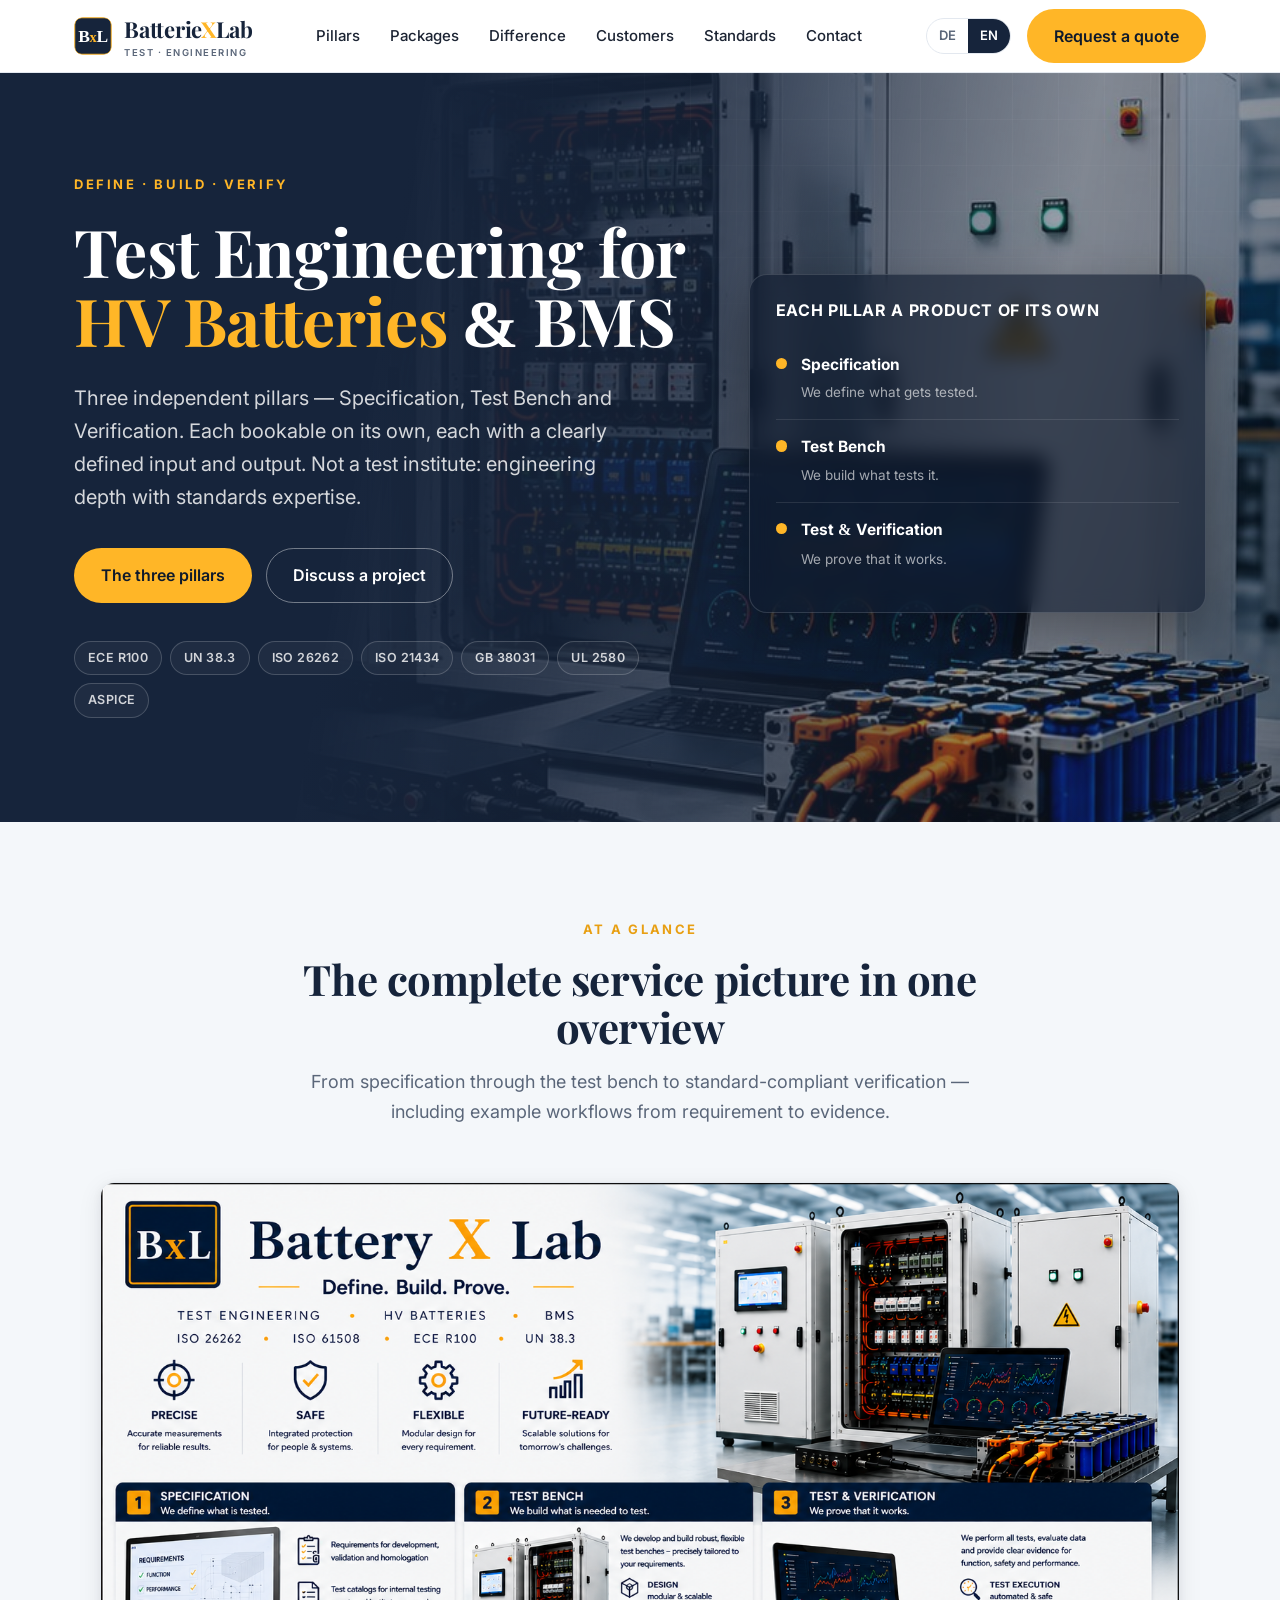
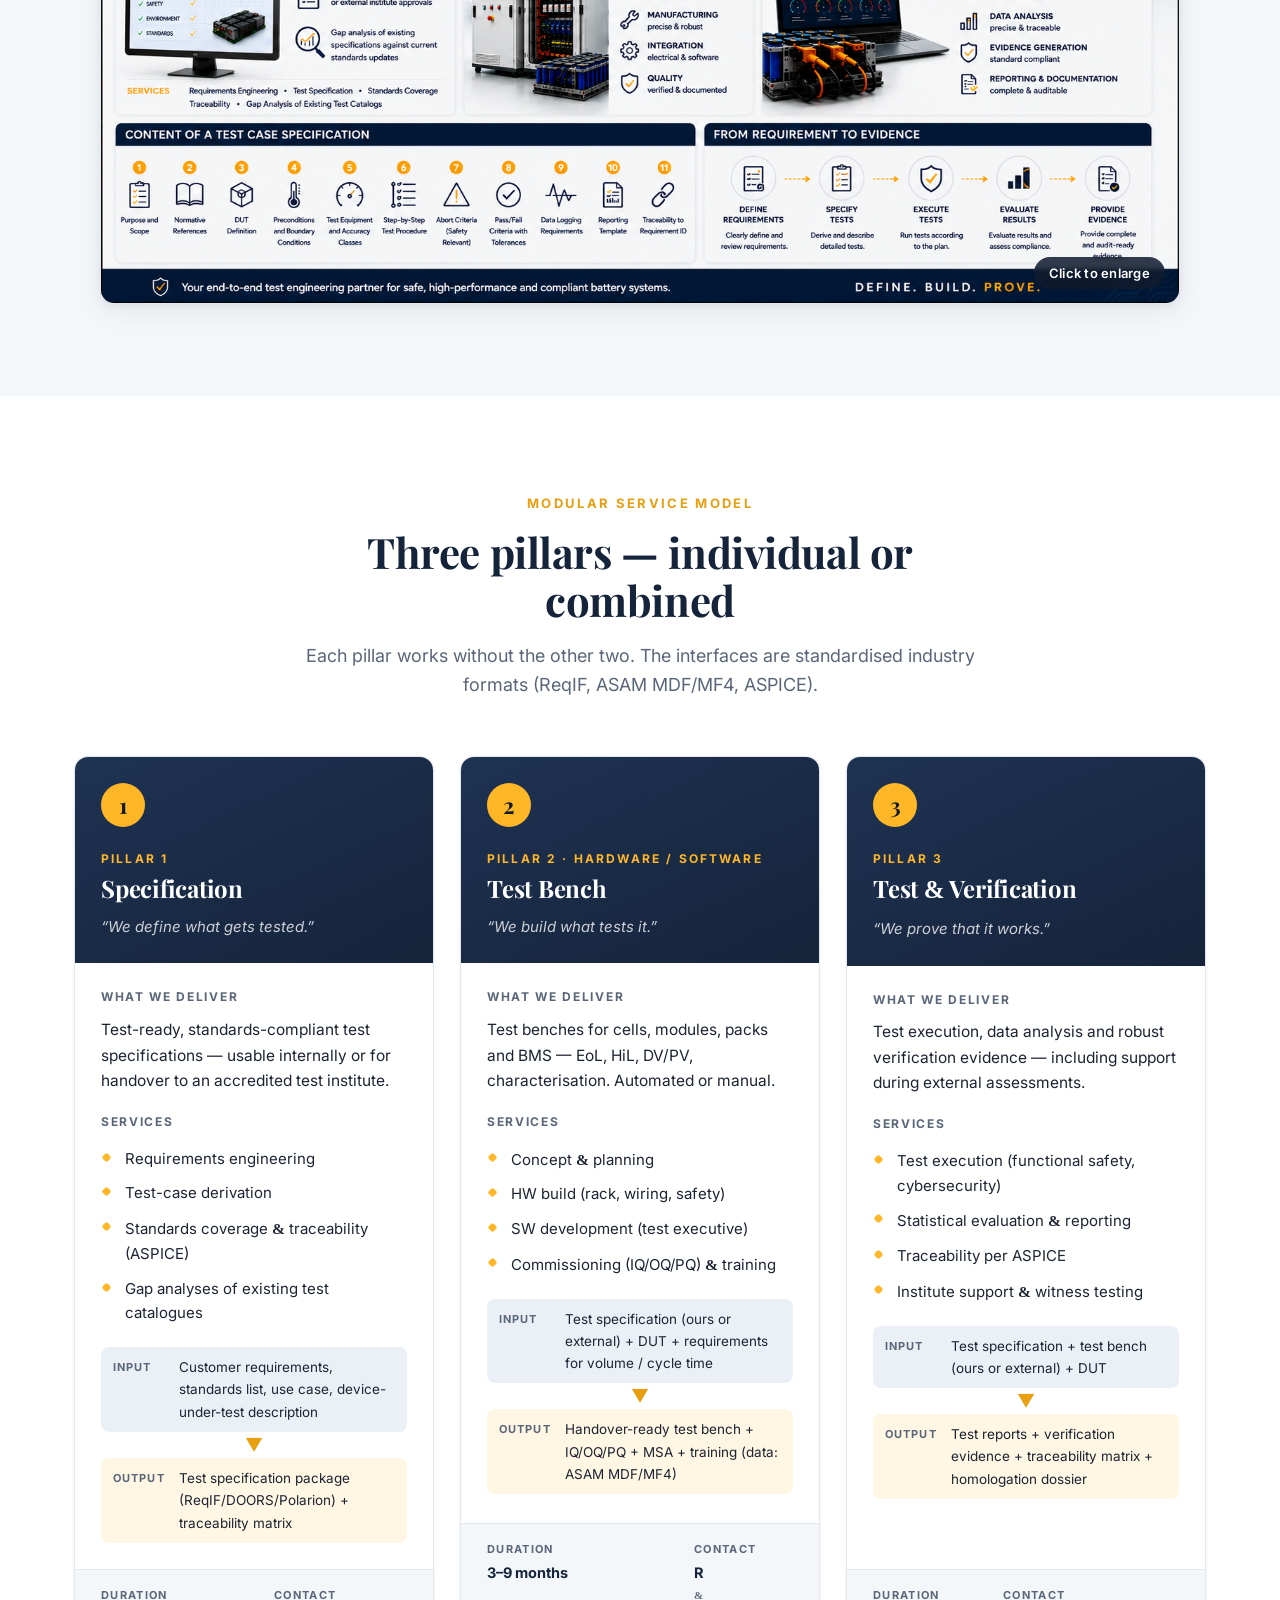
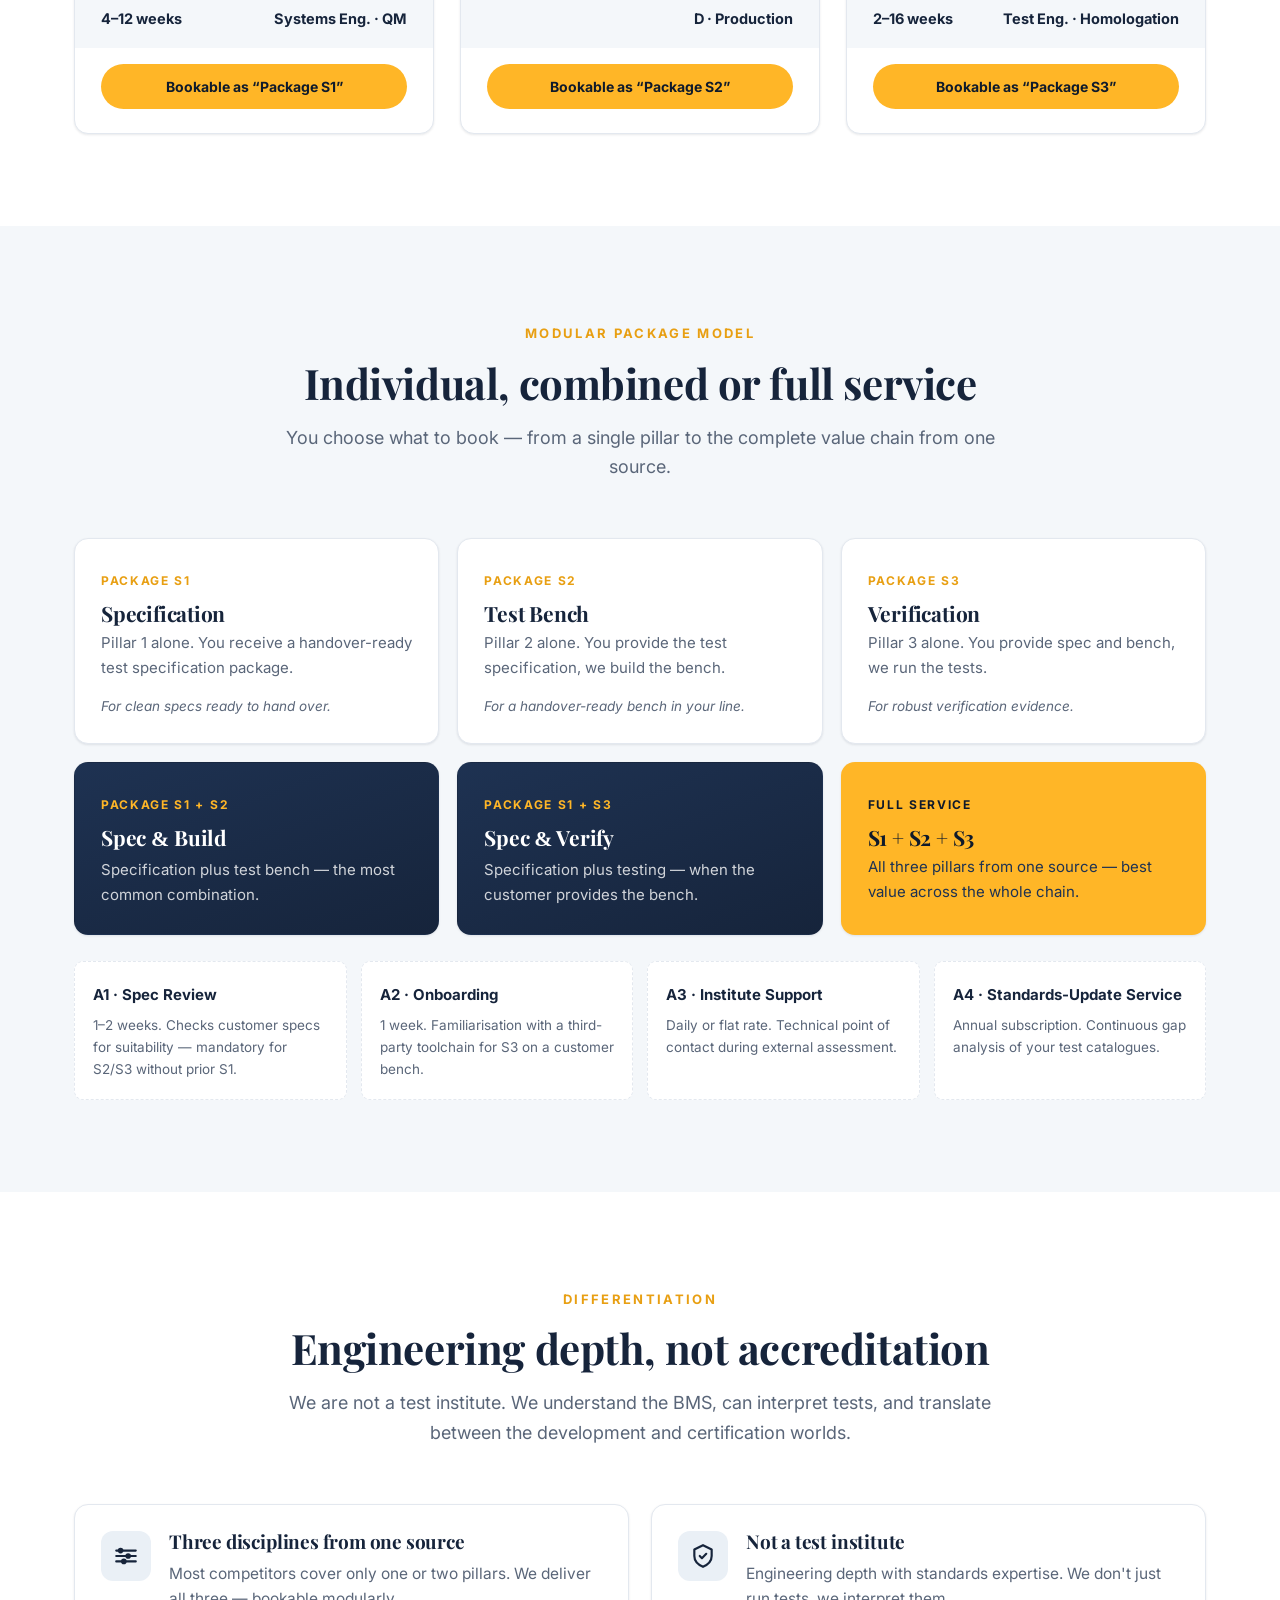
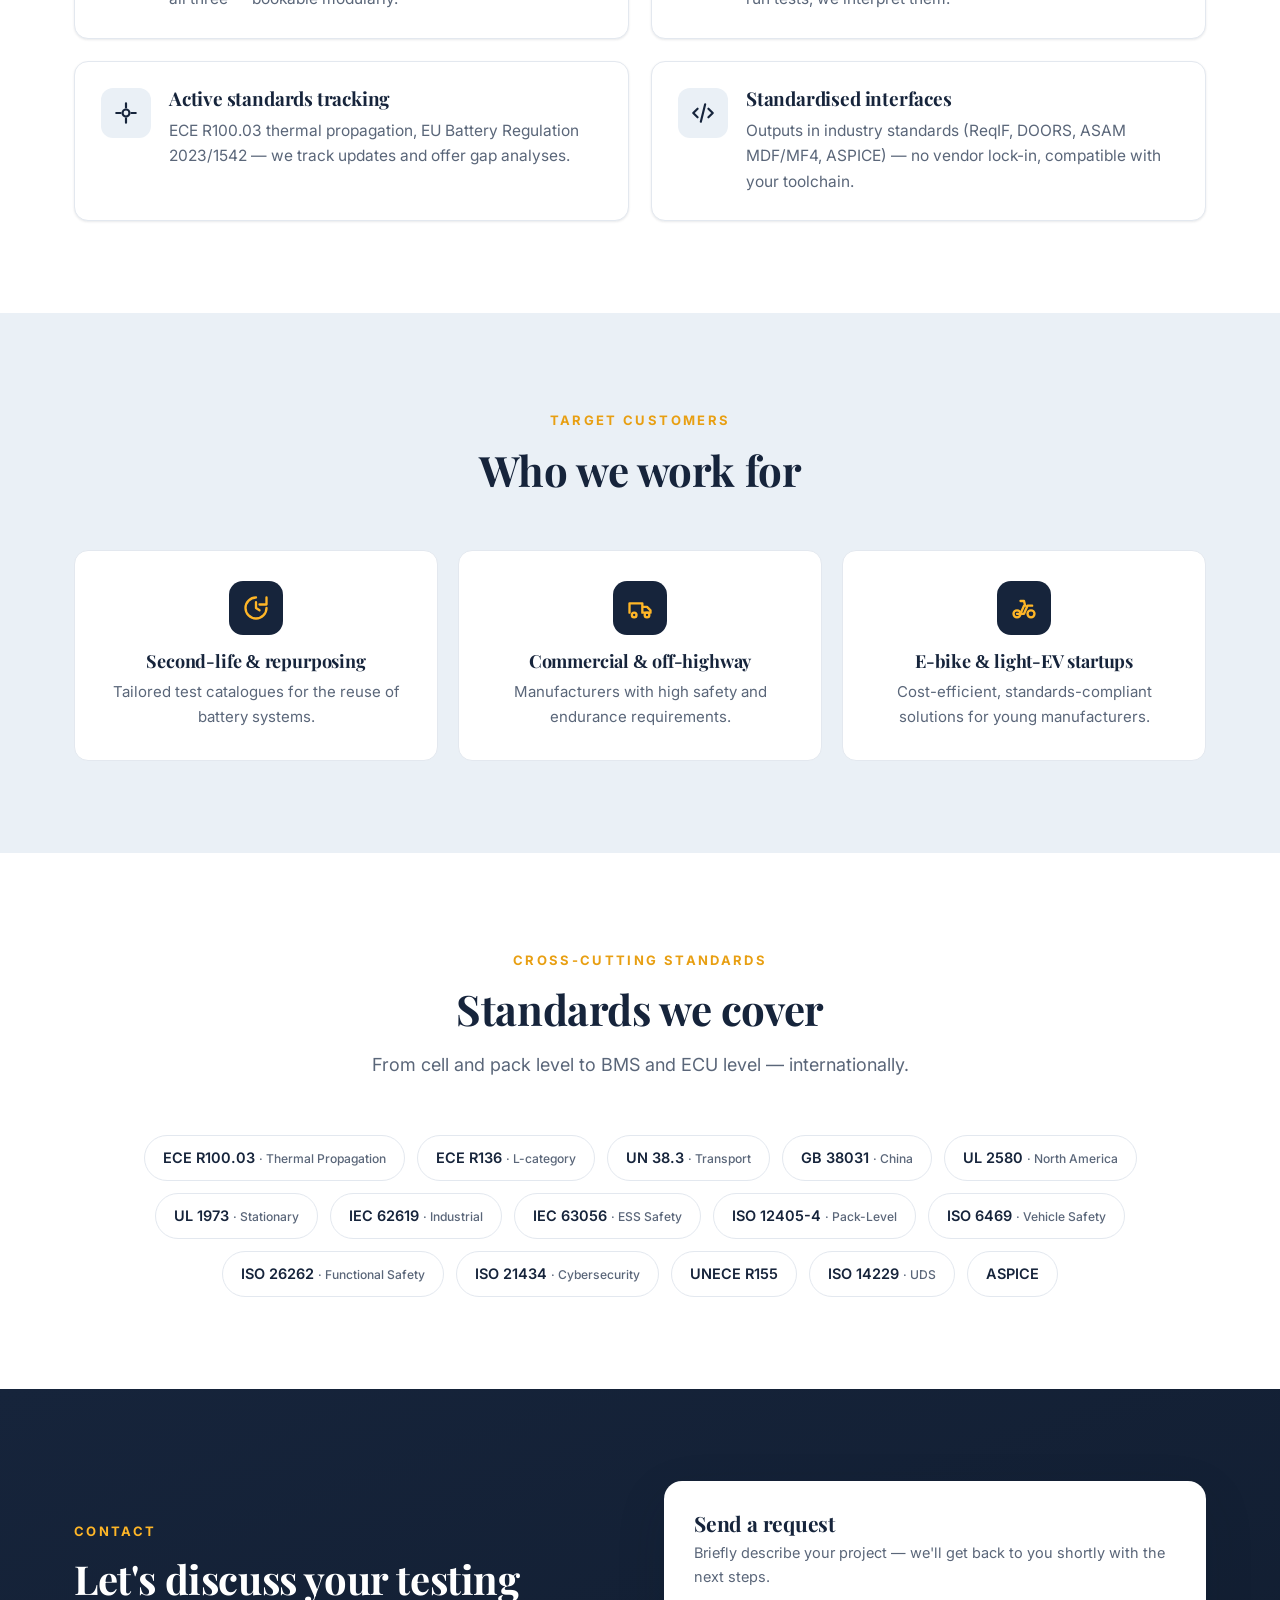
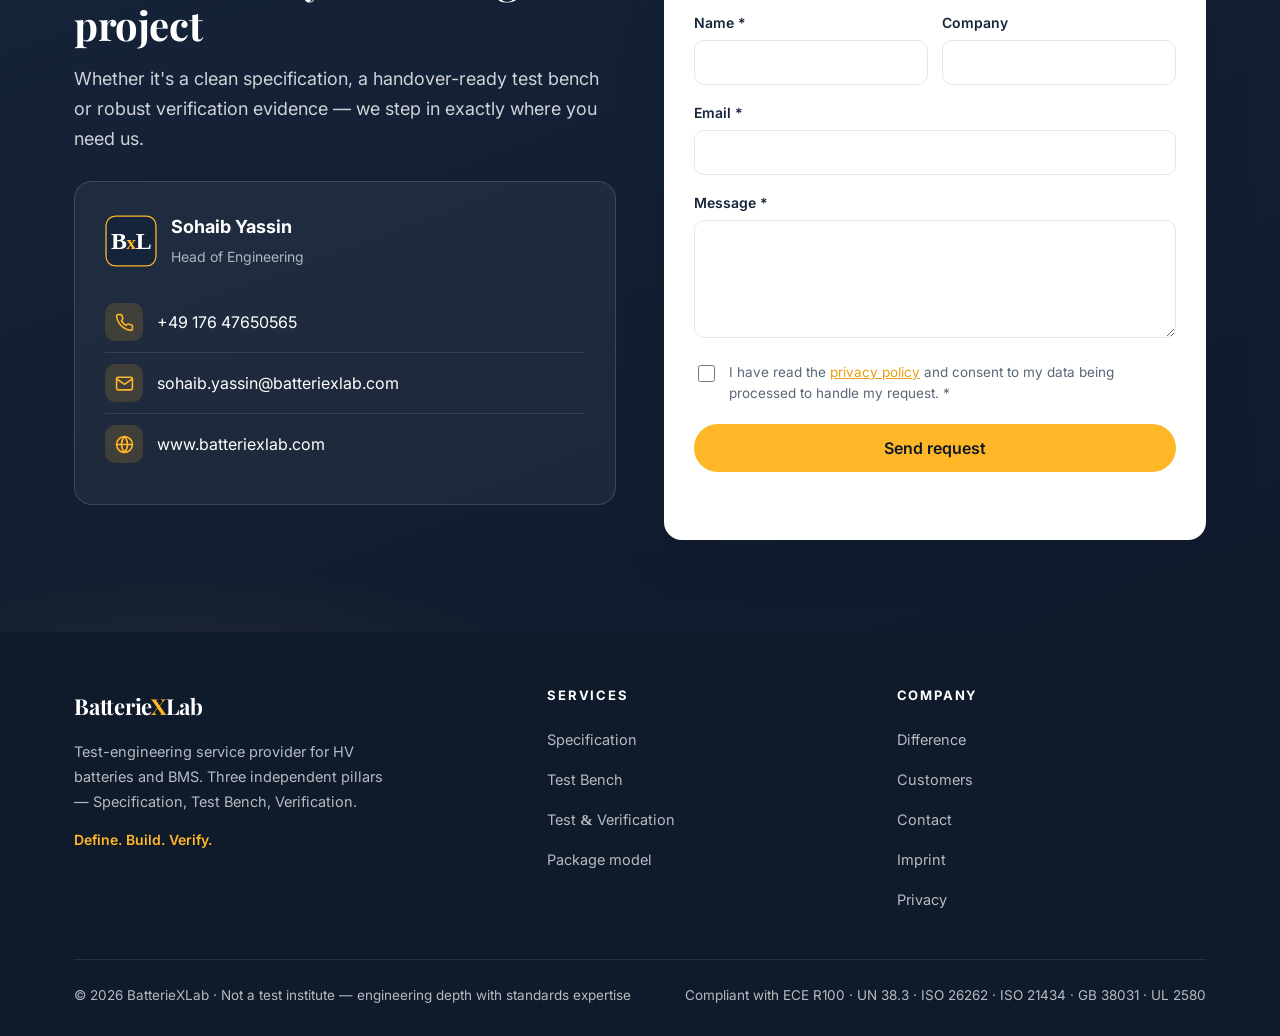
==== en.html @ bf098bfc "Use separate German and English overview infographics Adds language-specific overview graphics (uebe" ====
<!DOCTYPE html>
<html lang="en">
<head>
  <script>document.documentElement.className += " js";</script>
  <meta charset="UTF-8" />
  <meta name="viewport" content="width=device-width, initial-scale=1.0" />
  <title>BatterieXLab — Test Engineering for HV Batteries &amp; BMS</title>
  <meta name="description" content="Test engineering for HV batteries and BMS. Three independent pillars — Specification, Test Bench, Verification. Bookable individually or combined. Compliant with ECE R100, UN 38.3, ISO 26262, ISO 21434." />
  <meta name="theme-color" content="#16243B" />
  <link rel="icon" type="image/svg+xml" href="assets/favicon.svg" />
  <link rel="canonical" href="https://www.batteriexlab.com/en.html" />
  <link rel="alternate" hreflang="de" href="https://www.batteriexlab.com/" />
  <link rel="alternate" hreflang="en" href="https://www.batteriexlab.com/en.html" />

  <!-- Open Graph -->
  <meta property="og:type" content="website" />
  <meta property="og:title" content="BatterieXLab — Test Engineering for HV Batteries & BMS" />
  <meta property="og:description" content="Define. Build. Verify. Three independent pillars for HV batteries and BMS." />
  <meta property="og:locale" content="en_US" />
  <meta property="og:url" content="https://www.batteriexlab.com/en.html" />

  <link rel="preconnect" href="https://fonts.googleapis.com" />
  <link rel="preconnect" href="https://fonts.gstatic.com" crossorigin />
  <link href="https://fonts.googleapis.com/css2?family=Inter:wght@400;500;600;700&family=Playfair+Display:wght@600;700&display=swap" rel="stylesheet" />
  <link rel="stylesheet" href="css/styles.css" />
</head>
<body>

  <!-- ===== Header ===== -->
  <header class="header">
    <div class="container nav">
      <a class="brand" href="en.html" aria-label="BatterieXLab home">
        <img src="assets/logo-bxl.svg" alt="BatterieXLab logo" />
        <span>
          <span class="wordmark">Batterie<span class="x">X</span>Lab</span>
          <small>Test · Engineering</small>
        </span>
      </a>

      <nav class="nav-links" aria-label="Main navigation">
        <a href="#pillars">Pillars</a>
        <a href="#packages">Packages</a>
        <a href="#difference">Difference</a>
        <a href="#customers">Customers</a>
        <a href="#standards">Standards</a>
        <a href="#contact">Contact</a>
      </nav>

      <div class="nav-actions">
        <div class="lang" role="group" aria-label="Choose language">
          <a href="index.html">DE</a>
          <a href="en.html" class="active" aria-current="page">EN</a>
        </div>
        <a href="#contact" class="btn btn--primary desktop-cta">Request a quote</a>
        <button class="nav-toggle" aria-label="Menu" aria-expanded="false"><span></span></button>
      </div>
    </div>
  </header>

  <!-- ===== Hero ===== -->
  <section class="hero">
    <div class="container">
      <div class="hero-grid">
        <div>
          <span class="tagline">Define · Build · Verify</span>
          <h1>Test Engineering for <span class="x">HV Batteries</span> <span class="amp">&amp;</span> BMS</h1>
          <p class="lead">Three independent pillars — Specification, Test Bench and Verification. Each bookable on its own, each with a clearly defined input and output. Not a test institute: engineering depth with standards expertise.</p>
          <div class="hero-actions">
            <a href="#pillars" class="btn btn--primary">The three pillars</a>
            <a href="#contact" class="btn btn--outline-light">Discuss a project</a>
          </div>
          <div class="hero-badges">
            <span>ECE R100</span><span>UN 38.3</span><span>ISO 26262</span>
            <span>ISO 21434</span><span>GB 38031</span><span>UL 2580</span><span>ASPICE</span>
          </div>
        </div>

        <aside class="hero-card" aria-label="Overview of the three pillars">
          <h3>Each pillar a product of its own</h3>
          <div class="hero-pillar">
            <div class="n" aria-hidden="true"></div>
            <div><b>Specification</b><small>We define what gets tested.</small></div>
          </div>
          <div class="hero-pillar">
            <div class="n" aria-hidden="true"></div>
            <div><b>Test Bench</b><small>We build what tests it.</small></div>
          </div>
          <div class="hero-pillar">
            <div class="n" aria-hidden="true"></div>
            <div><b>Test <span class="amp">&amp;</span> Verification</b><small>We prove that it works.</small></div>
          </div>
        </aside>
      </div>
    </div>
  </section>


  <!-- ===== Overview ===== -->
  <section class="section overview" id="overview">
    <div class="container">
      <div class="section-head reveal">
        <span class="eyebrow">At a glance</span>
        <h2>The complete service picture in one overview</h2>
        <p>From specification through the test bench to standard-compliant verification — including example workflows from requirement to evidence.</p>
      </div>
      <figure class="overview-figure reveal">
        <button type="button" class="overview-zoom" data-lightbox="assets/uebersicht-en.png"
                aria-label="Enlarge service overview">
          <img src="assets/uebersicht-en.png" loading="lazy" width="1535" height="1024"
               alt="BatterieXLab service overview: the three pillars Specification, Test Bench and Test &amp; Verification with example workflows from requirement to evidence." />
          <span class="overview-hint">Click to enlarge</span>
        </button>
      </figure>
    </div>
  </section>

  <!-- ===== Pillars ===== -->
  <section class="section" id="pillars">
    <div class="container">
      <div class="section-head reveal">
        <span class="eyebrow">Modular service model</span>
        <h2>Three pillars — individual or combined</h2>
        <p>Each pillar works without the other two. The interfaces are standardised industry formats (ReqIF, ASAM MDF/MF4, ASPICE).</p>
      </div>

      <div class="pillars">

        <!-- Pillar 1 -->
        <article class="pillar reveal">
          <div class="pillar-top">
            <div class="pillar-num">1</div>
            <span class="kicker">Pillar 1</span>
            <h3>Specification</h3>
            <p class="promise">“We define what gets tested.”</p>
          </div>
          <div class="pillar-body">
            <p class="label">What we deliver</p>
            <p class="desc">Test-ready, standards-compliant test specifications — usable internally or for handover to an accredited test institute.</p>
            <p class="label">Services</p>
            <ul class="feature-list">
              <li>Requirements engineering</li>
              <li>Test-case derivation</li>
              <li>Standards coverage <span class="amp">&amp;</span> traceability (ASPICE)</li>
              <li>Gap analyses of existing test catalogues</li>
            </ul>
            <div class="io-flow">
              <div class="io in"><b>Input</b><span>Customer requirements, standards list, use case, device-under-test description</span></div>
              <div class="arrow">▼</div>
              <div class="io out"><b>Output</b><span>Test specification package (ReqIF/DOORS/Polarion) + traceability matrix</span></div>
            </div>
          </div>
          <div class="pillar-meta">
            <div><span>Duration</span><b>4–12 weeks</b></div>
            <div><span>Contact</span><b>Systems Eng. · QM</b></div>
          </div>
          <div class="pillar-foot"><span class="pillar-tag">Bookable as “Package S1”</span></div>
        </article>

        <!-- Pillar 2 -->
        <article class="pillar reveal">
          <div class="pillar-top">
            <div class="pillar-num">2</div>
            <span class="kicker">Pillar 2 · Hardware / Software</span>
            <h3>Test Bench</h3>
            <p class="promise">“We build what tests it.”</p>
          </div>
          <div class="pillar-body">
            <p class="label">What we deliver</p>
            <p class="desc">Test benches for cells, modules, packs and BMS — EoL, HiL, DV/PV, characterisation. Automated or manual.</p>
            <p class="label">Services</p>
            <ul class="feature-list">
              <li>Concept <span class="amp">&amp;</span> planning</li>
              <li>HW build (rack, wiring, safety)</li>
              <li>SW development (test executive)</li>
              <li>Commissioning (IQ/OQ/PQ) <span class="amp">&amp;</span> training</li>
            </ul>
            <div class="io-flow">
              <div class="io in"><b>Input</b><span>Test specification (ours or external) + DUT + requirements for volume / cycle time</span></div>
              <div class="arrow">▼</div>
              <div class="io out"><b>Output</b><span>Handover-ready test bench + IQ/OQ/PQ + MSA + training (data: ASAM MDF/MF4)</span></div>
            </div>
          </div>
          <div class="pillar-meta">
            <div><span>Duration</span><b>3–9 months</b></div>
            <div><span>Contact</span><b>R<span class="amp">&amp;</span>D · Production</b></div>
          </div>
          <div class="pillar-foot"><span class="pillar-tag">Bookable as “Package S2”</span></div>
        </article>

        <!-- Pillar 3 -->
        <article class="pillar reveal">
          <div class="pillar-top">
            <div class="pillar-num">3</div>
            <span class="kicker">Pillar 3</span>
            <h3>Test <span class="amp">&amp;</span> Verification</h3>
            <p class="promise">“We prove that it works.”</p>
          </div>
          <div class="pillar-body">
            <p class="label">What we deliver</p>
            <p class="desc">Test execution, data analysis and robust verification evidence — including support during external assessments.</p>
            <p class="label">Services</p>
            <ul class="feature-list">
              <li>Test execution (functional safety, cybersecurity)</li>
              <li>Statistical evaluation <span class="amp">&amp;</span> reporting</li>
              <li>Traceability per ASPICE</li>
              <li>Institute support <span class="amp">&amp;</span> witness testing</li>
            </ul>
            <div class="io-flow">
              <div class="io in"><b>Input</b><span>Test specification + test bench (ours or external) + DUT</span></div>
              <div class="arrow">▼</div>
              <div class="io out"><b>Output</b><span>Test reports + verification evidence + traceability matrix + homologation dossier</span></div>
            </div>
          </div>
          <div class="pillar-meta">
            <div><span>Duration</span><b>2–16 weeks</b></div>
            <div><span>Contact</span><b>Test Eng. · Homologation</b></div>
          </div>
          <div class="pillar-foot"><span class="pillar-tag">Bookable as “Package S3”</span></div>
        </article>

      </div>
    </div>
  </section>

  <!-- ===== Packages ===== -->
  <section class="section section--alt" id="packages">
    <div class="container">
      <div class="section-head reveal">
        <span class="eyebrow">Modular package model</span>
        <h2>Individual, combined or full service</h2>
        <p>You choose what to book — from a single pillar to the complete value chain from one source.</p>
      </div>

      <div class="pkg-grid">
        <div class="pkg reveal">
          <span class="pkg-code">Package S1</span>
          <h3>Specification</h3>
          <p>Pillar 1 alone. You receive a handover-ready test specification package.</p>
          <p class="pkg-note">For clean specs ready to hand over.</p>
        </div>
        <div class="pkg reveal">
          <span class="pkg-code">Package S2</span>
          <h3>Test Bench</h3>
          <p>Pillar 2 alone. You provide the test specification, we build the bench.</p>
          <p class="pkg-note">For a handover-ready bench in your line.</p>
        </div>
        <div class="pkg reveal">
          <span class="pkg-code">Package S3</span>
          <h3>Verification</h3>
          <p>Pillar 3 alone. You provide spec and bench, we run the tests.</p>
          <p class="pkg-note">For robust verification evidence.</p>
        </div>

        <div class="pkg combo reveal">
          <span class="pkg-code">Package S1 + S2</span>
          <h3>Spec <span class="amp">&amp;</span> Build</h3>
          <p>Specification plus test bench — the most common combination.</p>
        </div>
        <div class="pkg combo reveal">
          <span class="pkg-code">Package S1 + S3</span>
          <h3>Spec <span class="amp">&amp;</span> Verify</h3>
          <p>Specification plus testing — when the customer provides the bench.</p>
        </div>
        <div class="pkg full reveal">
          <span class="pkg-code">Full Service</span>
          <h3>S1 + S2 + S3</h3>
          <p>All three pillars from one source — best value across the whole chain.</p>
        </div>
      </div>

      <div class="addons">
        <div class="addon reveal"><b>A1 · Spec Review</b><span>1–2 weeks. Checks customer specs for suitability — mandatory for S2/S3 without prior S1.</span></div>
        <div class="addon reveal"><b>A2 · Onboarding</b><span>1 week. Familiarisation with a third-party toolchain for S3 on a customer bench.</span></div>
        <div class="addon reveal"><b>A3 · Institute Support</b><span>Daily or flat rate. Technical point of contact during external assessment.</span></div>
        <div class="addon reveal"><b>A4 · Standards-Update Service</b><span>Annual subscription. Continuous gap analysis of your test catalogues.</span></div>
      </div>
    </div>
  </section>

  <!-- ===== Difference ===== -->
  <section class="section" id="difference">
    <div class="container">
      <div class="section-head reveal">
        <span class="eyebrow">Differentiation</span>
        <h2>Engineering depth, not accreditation</h2>
        <p>We are not a test institute. We understand the BMS, can interpret tests, and translate between the development and certification worlds.</p>
      </div>

      <div class="diff-grid">
        <div class="diff reveal">
          <div class="ic" aria-hidden="true"><svg viewBox="0 0 24 24" fill="none" stroke-width="2" stroke-linecap="round" stroke-linejoin="round"><path d="M3 7h18M3 12h18M3 17h18"/><circle cx="7" cy="7" r="1.6" fill="currentColor"/><circle cx="14" cy="12" r="1.6" fill="currentColor"/><circle cx="10" cy="17" r="1.6" fill="currentColor"/></svg></div>
          <div><h3>Three disciplines from one source</h3><p>Most competitors cover only one or two pillars. We deliver all three — bookable modularly.</p></div>
        </div>
        <div class="diff reveal">
          <div class="ic" aria-hidden="true"><svg viewBox="0 0 24 24" fill="none" stroke-width="2" stroke-linecap="round" stroke-linejoin="round"><path d="M12 2 4 6v6c0 5 3.5 8 8 10 4.5-2 8-5 8-10V6z"/><path d="m9 12 2 2 4-4"/></svg></div>
          <div><h3>Not a test institute</h3><p>Engineering depth with standards expertise. We don't just run tests, we interpret them.</p></div>
        </div>
        <div class="diff reveal">
          <div class="ic" aria-hidden="true"><svg viewBox="0 0 24 24" fill="none" stroke-width="2" stroke-linecap="round" stroke-linejoin="round"><path d="M12 3v4M12 17v4M3 12h4M17 12h4"/><circle cx="12" cy="12" r="3.2"/></svg></div>
          <div><h3>Active standards tracking</h3><p>ECE R100.03 thermal propagation, EU Battery Regulation 2023/1542 — we track updates and offer gap analyses.</p></div>
        </div>
        <div class="diff reveal">
          <div class="ic" aria-hidden="true"><svg viewBox="0 0 24 24" fill="none" stroke-width="2" stroke-linecap="round" stroke-linejoin="round"><path d="M7 8 3 12l4 4M17 8l4 4-4 4M14 4l-4 16"/></svg></div>
          <div><h3>Standardised interfaces</h3><p>Outputs in industry standards (ReqIF, DOORS, ASAM MDF/MF4, ASPICE) — no vendor lock-in, compatible with your toolchain.</p></div>
        </div>
      </div>
    </div>
  </section>

  <!-- ===== Customers ===== -->
  <section class="section section--soft" id="customers">
    <div class="container">
      <div class="section-head reveal">
        <span class="eyebrow">Target customers</span>
        <h2>Who we work for</h2>
      </div>
      <div class="audience">
        <div class="aud reveal">
          <div class="ic" aria-hidden="true"><svg viewBox="0 0 24 24" fill="none" stroke-width="2" stroke-linecap="round" stroke-linejoin="round"><path d="M21 12a9 9 0 1 1-9-9"/><path d="M21 3v6h-6"/><path d="M12 7v5l3 2"/></svg></div>
          <h3>Second-life <span class="amp">&amp;</span> repurposing</h3>
          <p>Tailored test catalogues for the reuse of battery systems.</p>
        </div>
        <div class="aud reveal">
          <div class="ic" aria-hidden="true"><svg viewBox="0 0 24 24" fill="none" stroke-width="2" stroke-linecap="round" stroke-linejoin="round"><path d="M3 16V8h11v8M14 11h4l3 3v2h-7"/><circle cx="7" cy="18" r="2"/><circle cx="18" cy="18" r="2"/></svg></div>
          <h3>Commercial <span class="amp">&amp;</span> off-highway</h3>
          <p>Manufacturers with high safety and endurance requirements.</p>
        </div>
        <div class="aud reveal">
          <div class="ic" aria-hidden="true"><svg viewBox="0 0 24 24" fill="none" stroke-width="2" stroke-linecap="round" stroke-linejoin="round"><circle cx="6" cy="17" r="3"/><circle cx="18" cy="17" r="3"/><path d="M6 17h6l3-7h4M9 17l3-7M9 6h3l1 4"/></svg></div>
          <h3>E-bike <span class="amp">&amp;</span> light-EV startups</h3>
          <p>Cost-efficient, standards-compliant solutions for young manufacturers.</p>
        </div>
      </div>
    </div>
  </section>

  <!-- ===== Standards ===== -->
  <section class="section" id="standards">
    <div class="container">
      <div class="section-head reveal">
        <span class="eyebrow">Cross-cutting standards</span>
        <h2>Standards we cover</h2>
        <p>From cell and pack level to BMS and ECU level — internationally.</p>
      </div>
      <div class="standards reveal">
        <span>ECE R100.03 <small>· Thermal Propagation</small></span>
        <span>ECE R136 <small>· L-category</small></span>
        <span>UN 38.3 <small>· Transport</small></span>
        <span>GB 38031 <small>· China</small></span>
        <span>UL 2580 <small>· North America</small></span>
        <span>UL 1973 <small>· Stationary</small></span>
        <span>IEC 62619 <small>· Industrial</small></span>
        <span>IEC 63056 <small>· ESS Safety</small></span>
        <span>ISO 12405-4 <small>· Pack-Level</small></span>
        <span>ISO 6469 <small>· Vehicle Safety</small></span>
        <span>ISO 26262 <small>· Functional Safety</small></span>
        <span>ISO 21434 <small>· Cybersecurity</small></span>
        <span>UNECE R155</span>
        <span>ISO 14229 <small>· UDS</small></span>
        <span>ASPICE</span>
      </div>
    </div>
  </section>

  <!-- ===== Contact / CTA ===== -->
  <section class="section cta" id="contact">
    <div class="container">
      <div class="cta-grid">
        <div class="reveal">
          <span class="eyebrow" style="color:var(--yellow)">Contact</span>
          <h2>Let's discuss your testing project</h2>
          <p>Whether it's a clean specification, a handover-ready test bench or robust verification evidence — we step in exactly where you need us.</p>

          <div class="contact-card" style="margin-top:28px">
            <div class="who">
              <img src="assets/logo-bxl.svg" alt="BatterieXLab" />
              <div><b>Sohaib Yassin</b><span>Head of Engineering</span></div>
            </div>
            <ul class="contact-list">
              <li>
                <span class="ic" aria-hidden="true"><svg viewBox="0 0 24 24" fill="none" stroke-width="2" stroke-linecap="round" stroke-linejoin="round"><path d="M22 16.9v3a2 2 0 0 1-2.2 2 19.8 19.8 0 0 1-8.6-3.1 19.5 19.5 0 0 1-6-6A19.8 19.8 0 0 1 2 4.2 2 2 0 0 1 4 2h3a2 2 0 0 1 2 1.7c.1.9.4 1.8.7 2.7a2 2 0 0 1-.5 2.1L8.1 9.8a16 16 0 0 0 6 6l1.3-1.3a2 2 0 0 1 2.1-.4c.9.3 1.8.6 2.7.7A2 2 0 0 1 22 16.9z"/></svg></span>
                <a href="tel:+4917647650565">+49 176 47650565</a>
              </li>
              <li>
                <span class="ic" aria-hidden="true"><svg viewBox="0 0 24 24" fill="none" stroke-width="2" stroke-linecap="round" stroke-linejoin="round"><rect x="2" y="4" width="20" height="16" rx="2"/><path d="m2 6 10 7L22 6"/></svg></span>
                <a href="mailto:sohaib.yassin@batteriexlab.com">sohaib.yassin@batteriexlab.com</a>
              </li>
              <li>
                <span class="ic" aria-hidden="true"><svg viewBox="0 0 24 24" fill="none" stroke-width="2" stroke-linecap="round" stroke-linejoin="round"><circle cx="12" cy="12" r="10"/><path d="M2 12h20M12 2a15 15 0 0 1 0 20 15 15 0 0 1 0-20z"/></svg></span>
                <a href="https://www.batteriexlab.com">www.batteriexlab.com</a>
              </li>
            </ul>
          </div>
        </div>

        <div class="form-card reveal">
          <h3>Send a request</h3>
          <p class="sub">Briefly describe your project — we'll get back to you shortly with the next steps.</p>
          <form id="contactForm" method="post" action="https://api.web3forms.com/submit" novalidate
                data-sending="Sending…"
                data-sent="Thank you! Your request has been sent. We will get back to you shortly."
                data-error="Sending failed. Please email us directly.">
            <input type="hidden" name="access_key" value="f67b722f-2fc1-46ea-b457-843d5301f17c" />
            <input type="hidden" name="subject" value="New enquiry via batteriexlab.com" />
            <input type="hidden" name="from_name" value="BatterieXLab Website" />
            <input type="hidden" name="redirect" value="false" />
            <input type="hidden" name="lang" value="en" />
            <div class="hp" aria-hidden="true">
              <label>Please leave this field empty<input type="text" name="botcheck" tabindex="-1" autocomplete="off" /></label>
            </div>
            <div class="field-row">
              <div class="field">
                <label for="cf-name">Name *</label>
                <input id="cf-name" name="name" type="text" required autocomplete="name" />
              </div>
              <div class="field">
                <label for="cf-company">Company</label>
                <input id="cf-company" name="company" type="text" autocomplete="organization" />
              </div>
            </div>
            <div class="field">
              <label for="cf-email">Email *</label>
              <input id="cf-email" name="email" type="email" required autocomplete="email" />
            </div>
            <div class="field">
              <label for="cf-message">Message *</label>
              <textarea id="cf-message" name="message" required></textarea>
            </div>
            <label class="consent">
              <input type="checkbox" name="consent" value="1" required />
              <span>I have read the <a href="datenschutz.html" target="_blank" rel="noopener">privacy policy</a> and consent to my data being processed to handle my request. *</span>
            </label>
            <button type="submit" class="btn btn--primary">Send request</button>
            <p class="form-status" role="status" aria-live="polite"></p>
          </form>
        </div>
      </div>
    </div>
  </section>

  <!-- ===== Footer ===== -->
  <footer class="footer">
    <div class="container">
      <div class="footer-grid">
        <div>
          <div class="brand">
            <span class="wordmark">Batterie<span class="x">X</span>Lab</span>
          </div>
          <p class="footer-about">Test-engineering service provider for HV batteries and BMS. Three independent pillars — Specification, Test Bench, Verification.</p>
          <p class="footer-tag">Define. Build. Verify.</p>
        </div>
        <div>
          <h4>Services</h4>
          <ul class="footer-links">
            <li><a href="#pillars">Specification</a></li>
            <li><a href="#pillars">Test Bench</a></li>
            <li><a href="#pillars">Test <span class="amp">&amp;</span> Verification</a></li>
            <li><a href="#packages">Package model</a></li>
          </ul>
        </div>
        <div>
          <h4>Company</h4>
          <ul class="footer-links">
            <li><a href="#difference">Difference</a></li>
            <li><a href="#customers">Customers</a></li>
            <li><a href="#contact">Contact</a></li>
            <li><a href="impressum.html">Imprint</a></li>
            <li><a href="datenschutz.html">Privacy</a></li>
          </ul>
        </div>
      </div>
      <div class="footer-bottom">
        <span>© <span id="year">2026</span> BatterieXLab · Not a test institute — engineering depth with standards expertise</span>
        <span>Compliant with ECE R100 · UN 38.3 · ISO 26262 · ISO 21434 · GB 38031 · UL 2580</span>
      </div>
    </div>
  </footer>

  <!-- Lightbox for the overview graphic -->
  <div class="lightbox" id="lightbox" hidden>
    <button type="button" class="lightbox-close" aria-label="Close">&times;</button>
    <img src="" alt="" />
  </div>

  <script src="js/main.js"></script>
</body>
</html>
---- css/styles.css ----
/* ===========================================================
   BatterieXLab — Design System
   Navy #16243B · Yellow #FFB627 · Serif headings + Sans body
   =========================================================== */

:root {
  --navy:        #16243B;
  --navy-900:    #0F1A2B;
  --navy-700:    #1E3252;
  --navy-600:    #2A4670;
  --yellow:      #FFB627;
  --yellow-600:  #E89F12;
  --ink:         #1C2433;
  --muted:       #5A6679;
  --line:        #E3E8EF;
  --bg:          #FFFFFF;
  --bg-alt:      #F4F7FA;
  --bg-soft:     #EAF0F6;
  --white:       #FFFFFF;

  --maxw: 1180px;
  --radius: 14px;
  --radius-sm: 9px;
  --shadow-sm: 0 1px 3px rgba(16,26,43,.06), 0 1px 2px rgba(16,26,43,.04);
  --shadow-md: 0 6px 24px rgba(16,26,43,.08), 0 2px 8px rgba(16,26,43,.05);
  --shadow-lg: 0 18px 50px rgba(16,26,43,.14);

  --serif: "Playfair Display", Georgia, "Times New Roman", serif;
  --sans: "Inter", -apple-system, BlinkMacSystemFont, "Segoe UI", Roboto, Arial, sans-serif;
}

/* ---------- Reset ---------- */
*,*::before,*::after { box-sizing: border-box; }
html { scroll-behavior: smooth; -webkit-text-size-adjust: 100%; }
body {
  margin: 0;
  font-family: var(--sans);
  color: var(--ink);
  background: var(--bg);
  line-height: 1.65;
  font-size: 17px;
  -webkit-font-smoothing: antialiased;
}
img, svg { display: block; max-width: 100%; }
a { color: inherit; text-decoration: none; }
ul { margin: 0; padding: 0; list-style: none; }
h1,h2,h3,h4 { margin: 0; font-family: var(--serif); font-weight: 700; line-height: 1.15; color: var(--navy); letter-spacing: -.01em; }
p { margin: 0; }

/* Refined ampersand: clean system serif "&" everywhere (no Playfair — avoids the
   ornate Playfair ampersand and the font-swap flash). */
.amp { font-family: Georgia, "Times New Roman", "Times", serif; font-style: normal; font-weight: 600; font-size: 1.04em; letter-spacing: 0; }

/* ---------- Layout ---------- */
.container { width: 100%; max-width: var(--maxw); margin: 0 auto; padding: 0 24px; }
.section { padding: 92px 0; }
.section--alt { background: var(--bg-alt); }
.section--soft { background: var(--bg-soft); }
.section-head { max-width: 720px; margin: 0 auto 56px; text-align: center; }
.section-head.left { margin-left: 0; text-align: left; }
.eyebrow {
  display: inline-block;
  font-family: var(--sans);
  font-size: 13px; font-weight: 700;
  letter-spacing: .18em; text-transform: uppercase;
  color: var(--yellow-600);
  margin-bottom: 14px;
}
.section-head h2 { font-size: clamp(28px, 4vw, 42px); }
.section-head p { margin-top: 16px; color: var(--muted); font-size: 18px; }

/* ---------- Buttons ---------- */
.btn {
  display: inline-flex; align-items: center; gap: 9px;
  font-family: var(--sans); font-weight: 600; font-size: 16px;
  padding: 13px 26px; border-radius: 999px;
  border: 1.5px solid transparent; cursor: pointer;
  transition: transform .15s ease, background .2s ease, box-shadow .2s ease, color .2s ease;
}
.btn:active { transform: translateY(1px); }
.btn--primary { background: var(--yellow); color: var(--navy-900); }
.btn--primary:hover { background: var(--yellow-600); box-shadow: 0 8px 22px rgba(255,182,39,.35); }
.btn--ghost { background: transparent; color: var(--navy); border-color: var(--line); }
.btn--ghost:hover { border-color: var(--navy); background: var(--navy); color: #fff; }
.btn--light { background: #fff; color: var(--navy-900); }
.btn--light:hover { background: var(--yellow); }
.btn--outline-light { background: transparent; color: #fff; border-color: rgba(255,255,255,.4); }
.btn--outline-light:hover { border-color: var(--yellow); color: var(--yellow); }

/* ---------- Wordmark ---------- */
.wordmark {
  font-family: var(--serif); font-weight: 700;
  color: var(--navy); white-space: nowrap; letter-spacing: -.01em;
}
.wordmark .x { color: var(--yellow); }
.on-dark .wordmark, .wordmark--light { color: #fff; }

/* ---------- Header / Nav ---------- */
.header {
  position: sticky; top: 0; z-index: 50;
  background: rgba(255,255,255,.88);
  backdrop-filter: saturate(180%) blur(12px);
  border-bottom: 1px solid var(--line);
}
.nav { display: flex; align-items: center; justify-content: space-between; height: 72px; }
.brand { display: flex; align-items: center; gap: 12px; }
.brand img { width: 38px; height: 38px; border-radius: 9px; }
.brand .wordmark { font-size: 22px; }
.brand small {
  display: block; font-family: var(--sans); font-weight: 600;
  font-size: 9.5px; letter-spacing: .16em; text-transform: uppercase;
  color: var(--muted); margin-top: -2px;
}
.nav-links { display: flex; align-items: center; gap: 30px; }
.nav-links a {
  font-size: 15px; font-weight: 500; color: var(--ink);
  transition: color .15s ease; position: relative;
}
.nav-links a:hover { color: var(--yellow-600); }
.nav-actions { display: flex; align-items: center; gap: 16px; }

/* Language switch */
.lang {
  display: inline-flex; border: 1px solid var(--line); border-radius: 999px; overflow: hidden;
  font-size: 13px; font-weight: 600;
}
.lang a { padding: 6px 12px; color: var(--muted); transition: background .15s, color .15s; }
.lang a.active { background: var(--navy); color: #fff; }
.lang a:not(.active):hover { background: var(--bg-alt); }

.nav-toggle {
  display: none; width: 44px; height: 44px; border: 0; background: transparent;
  cursor: pointer; align-items: center; justify-content: center;
}
.nav-toggle span { position: relative; width: 22px; height: 2px; background: var(--navy); transition: .2s; }
.nav-toggle span::before, .nav-toggle span::after {
  content: ""; position: absolute; left: 0; width: 22px; height: 2px; background: var(--navy); transition: .2s;
}
.nav-toggle span::before { top: -7px; }
.nav-toggle span::after { top: 7px; }
.nav-toggle[aria-expanded="true"] span { background: transparent; }
.nav-toggle[aria-expanded="true"] span::before { top: 0; transform: rotate(45deg); }
.nav-toggle[aria-expanded="true"] span::after { top: 0; transform: rotate(-45deg); }

/* ---------- Hero ---------- */
.hero {
  position: relative; overflow: hidden;
  background:
    radial-gradient(1100px 500px at 78% -8%, rgba(255,182,39,.10), transparent 60%),
    linear-gradient(160deg, var(--navy) 0%, var(--navy-900) 60%, #0B1422 100%);
  color: #fff;
  padding: 96px 0 104px;
}
/* Equipment photo layer, revealed on the right; navy overlay keeps left text crisp */
.hero::before {
  content: ""; position: absolute; inset: 0; z-index: 0; pointer-events: none;
  background:
    linear-gradient(100deg,
      var(--navy) 30%,
      rgba(22,36,59,.78) 56%,
      rgba(22,36,59,.42) 78%,
      rgba(11,20,34,.55) 100%),
    url("../assets/hero-lab.jpg") right center / cover no-repeat;
}
.hero::after {
  content: ""; position: absolute; inset: 0; pointer-events: none;
  background-image:
    linear-gradient(rgba(255,255,255,.04) 1px, transparent 1px),
    linear-gradient(90deg, rgba(255,255,255,.04) 1px, transparent 1px);
  background-size: 46px 46px;
  mask-image: radial-gradient(900px 480px at 80% 0%, #000 0%, transparent 70%);
}
.hero .container { position: relative; z-index: 1; }
.hero-grid { display: grid; grid-template-columns: 1.15fr .85fr; gap: 56px; align-items: center; }
.hero h1 { color: #fff; font-size: clamp(38px, 6vw, 66px); line-height: 1.04; }
.hero h1 .x { color: var(--yellow); }
.hero .tagline {
  display: inline-block; margin-bottom: 22px;
  font-family: var(--sans); font-weight: 700; font-size: 13px;
  letter-spacing: .2em; text-transform: uppercase; color: var(--yellow);
}
.hero .lead { margin-top: 22px; font-size: 20px; color: rgba(255,255,255,.82); max-width: 560px; }
.hero-actions { margin-top: 34px; display: flex; gap: 14px; flex-wrap: wrap; }
.hero-badges { margin-top: 38px; display: flex; flex-wrap: wrap; gap: 8px; }
.hero-badges span {
  font-size: 12.5px; font-weight: 600; letter-spacing: .03em;
  color: rgba(255,255,255,.8);
  border: 1px solid rgba(255,255,255,.18); border-radius: 999px;
  padding: 6px 13px; background: rgba(255,255,255,.04);
}

/* Hero side card — three pillars preview */
.hero-card {
  background: rgba(16,27,46,.62);
  border: 1px solid rgba(255,255,255,.14);
  border-radius: 18px; padding: 26px;
  backdrop-filter: blur(10px);
  box-shadow: 0 18px 50px rgba(0,0,0,.32);
}
.hero-card h3 { color: #fff; font-size: 16px; font-family: var(--sans); font-weight: 700; letter-spacing: .04em; text-transform: uppercase; margin-bottom: 18px; }
.hero-pillar { display: flex; gap: 14px; padding: 14px 0; border-top: 1px solid rgba(255,255,255,.1); }
.hero-pillar:first-of-type { border-top: 0; }
.hero-pillar .n {
  flex: none; width: 11.4px; height: 11.4px; border-radius: 50%;
  background: var(--yellow); margin-top: 6px;
}
.hero-pillar b { color: #fff; font-size: 15.5px; display: block; }
.hero-pillar small { color: rgba(255,255,255,.62); font-size: 13.5px; }

/* ---------- Overview graphic ---------- */
.overview { background: var(--bg-alt); }
.overview-figure { margin: 0 auto; max-width: 1080px; }
.overview-zoom {
  display: block; width: 100%; padding: 0; cursor: zoom-in;
  background: #fff; border: 1px solid var(--line); border-radius: var(--radius);
  overflow: hidden; position: relative; box-shadow: var(--shadow-md);
  transition: box-shadow .25s ease, transform .25s ease;
}
.overview-zoom:hover { box-shadow: var(--shadow-lg); transform: translateY(-2px); }
.overview-zoom:focus-visible { outline: 3px solid var(--yellow); outline-offset: 3px; }
.overview-zoom img { display: block; width: 100%; height: auto; }
.overview-hint {
  position: absolute; bottom: 14px; right: 14px;
  background: rgba(16,27,46,.86); color: #fff;
  font-family: var(--sans); font-size: 13px; font-weight: 600; letter-spacing: .02em;
  padding: 8px 15px; border-radius: 999px; backdrop-filter: blur(2px);
}

/* ---------- Lightbox ---------- */
.lightbox {
  position: fixed; inset: 0; z-index: 1000;
  background: rgba(8,14,24,.93);
  display: flex; align-items: center; justify-content: center; padding: 24px;
}
.lightbox[hidden] { display: none; }
.lightbox img { max-width: 96vw; max-height: 92vh; border-radius: 8px; box-shadow: 0 30px 90px rgba(0,0,0,.5); }
.lightbox-close {
  position: absolute; top: 14px; right: 22px;
  background: none; border: 0; color: #fff; font-size: 42px; line-height: 1;
  cursor: pointer; padding: 6px 12px;
}
.lightbox-close:hover { color: var(--yellow); }

/* ---------- Trust strip ---------- */
.trust { background: var(--navy-900); padding: 22px 0; }
.trust .row { display: flex; flex-wrap: wrap; align-items: center; justify-content: center; gap: 14px 30px; }
.trust span { color: rgba(255,255,255,.72); font-size: 14px; font-weight: 600; letter-spacing: .04em; }
.trust .dot { color: var(--yellow); }

/* ---------- Pillars ---------- */
.pillars { display: grid; grid-template-columns: repeat(3, 1fr); gap: 26px; }
.pillar {
  display: flex; flex-direction: column;
  background: #fff; border: 1px solid var(--line); border-radius: var(--radius);
  overflow: hidden; box-shadow: var(--shadow-sm);
  transition: transform .2s ease, box-shadow .2s ease, border-color .2s ease;
}
.pillar:hover { transform: translateY(-5px); box-shadow: var(--shadow-lg); border-color: #cfd9e6; }
.pillar-top {
  background: linear-gradient(155deg, var(--navy-700), var(--navy));
  color: #fff; padding: 26px 26px 24px; position: relative;
}
.pillar-num {
  width: 44px; height: 44px; border-radius: 50%;
  background: var(--yellow); color: var(--navy-900);
  font-family: var(--serif); font-weight: 700; font-size: 22px;
  display: flex; align-items: center; justify-content: center; margin-bottom: 16px;
}
.pillar-top .kicker { font-size: 12px; font-weight: 700; letter-spacing: .18em; text-transform: uppercase; color: var(--yellow); }
.pillar-top h3 { color: #fff; font-size: 24px; margin-top: 4px; }
.pillar-top .promise { margin-top: 12px; font-style: italic; color: rgba(255,255,255,.78); font-size: 15px; }
.pillar-body { padding: 24px 26px 8px; flex: 1; }
.pillar-body .label { font-size: 12px; font-weight: 700; letter-spacing: .14em; text-transform: uppercase; color: var(--muted); margin-bottom: 10px; }
.pillar-body p.desc { color: var(--ink); font-size: 15.5px; margin-bottom: 18px; }
.feature-list li {
  position: relative; padding: 5px 0 5px 24px; font-size: 15px; color: var(--ink);
}
.feature-list li::before {
  content: ""; position: absolute; left: 2px; top: 12px;
  width: 7px; height: 7px; border-radius: 2px; background: var(--yellow); transform: rotate(45deg);
}
.pillar-meta {
  margin: 18px 0 0; padding: 16px 26px; border-top: 1px solid var(--line);
  display: flex; justify-content: space-between; gap: 12px; background: var(--bg-alt);
}
.pillar-meta div span { display: block; font-size: 11px; font-weight: 700; letter-spacing: .12em; text-transform: uppercase; color: var(--muted); }
.pillar-meta div b { font-size: 14.5px; color: var(--navy); }
.pillar-foot { padding: 16px 26px 24px; }
.pillar-tag {
  display: block; text-align: center; background: var(--yellow); color: var(--navy-900);
  font-weight: 700; font-size: 14px; padding: 11px; border-radius: 999px;
}

.io-flow { margin-top: 16px; }
.io-flow .io { display: flex; gap: 10px; font-size: 13.5px; padding: 9px 12px; border-radius: 8px; }
.io-flow .io b { font-size: 11px; letter-spacing: .1em; text-transform: uppercase; color: var(--muted); flex: none; width: 56px; padding-top: 2px;}
.io-flow .io.in { background: var(--bg-soft); }
.io-flow .io.out { background: #FFF6E3; }
.io-flow .arrow { text-align: center; color: var(--yellow-600); font-size: 18px; line-height: 1; margin: 4px 0; }

/* ---------- Packages ---------- */
.pkg-grid { display: grid; grid-template-columns: repeat(3, 1fr); gap: 18px; }
.pkg {
  border: 1px solid var(--line); border-radius: var(--radius); padding: 26px; background: #fff;
  box-shadow: var(--shadow-sm); transition: transform .18s, box-shadow .18s;
}
.pkg:hover { transform: translateY(-4px); box-shadow: var(--shadow-md); }
.pkg.combo { background: linear-gradient(160deg, var(--navy-700), var(--navy)); color: #fff; border-color: transparent; }
.pkg.full { background: var(--yellow); border-color: transparent; }
.pkg .pkg-code { font-size: 12px; font-weight: 700; letter-spacing: .14em; text-transform: uppercase; color: var(--yellow-600); }
.pkg.combo .pkg-code { color: var(--yellow); }
.pkg.full .pkg-code { color: var(--navy-900); }
.pkg h3 { font-size: 21px; margin: 8px 0 6px; }
.pkg.combo h3, .pkg.full h3 { color: #fff; }
.pkg.full h3 { color: var(--navy-900); }
.pkg p { font-size: 15px; color: var(--muted); }
.pkg.combo p { color: rgba(255,255,255,.8); }
.pkg.full p { color: var(--navy-700); }
.pkg .pkg-note { margin-top: 14px; font-size: 13.5px; font-style: italic; }

.addons { margin-top: 26px; display: grid; grid-template-columns: repeat(4,1fr); gap: 14px; }
.addon { border: 1px dashed var(--line); border-radius: var(--radius-sm); padding: 18px; background: #fff; }
.addon b { color: var(--navy); font-size: 15px; }
.addon span { display: block; color: var(--muted); font-size: 13.5px; margin-top: 6px; }

/* ---------- Differentiation ---------- */
.diff-grid { display: grid; grid-template-columns: repeat(2,1fr); gap: 22px; }
.diff {
  display: flex; gap: 18px; padding: 26px; border-radius: var(--radius);
  background: #fff; border: 1px solid var(--line); box-shadow: var(--shadow-sm);
}
.diff .ic {
  flex: none; width: 50px; height: 50px; border-radius: 12px;
  background: var(--bg-soft); display: flex; align-items: center; justify-content: center;
}
.diff .ic svg { width: 26px; height: 26px; stroke: var(--navy); }
.diff h3 { font-size: 19px; }
.diff p { margin-top: 8px; color: var(--muted); font-size: 15.5px; }

/* ---------- Audience ---------- */
.audience { display: grid; grid-template-columns: repeat(3,1fr); gap: 20px; }
.aud {
  text-align: center; padding: 30px 24px; border-radius: var(--radius);
  background: #fff; border: 1px solid var(--line);
}
.aud .ic { width: 54px; height: 54px; margin: 0 auto 16px; border-radius: 14px; background: var(--navy); display:flex; align-items:center; justify-content:center; }
.aud .ic svg { width: 28px; height: 28px; stroke: var(--yellow); }
.aud h3 { font-size: 18px; }
.aud p { margin-top: 8px; color: var(--muted); font-size: 15px; }

/* ---------- Standards ---------- */
.standards { display: flex; flex-wrap: wrap; gap: 12px; justify-content: center; }
.standards span {
  background: #fff; border: 1px solid var(--line); border-radius: 999px;
  padding: 10px 18px; font-weight: 600; font-size: 14.5px; color: var(--navy);
}
.standards span small { color: var(--muted); font-weight: 500; }

/* ---------- CTA / Contact ---------- */
.cta {
  background:
    radial-gradient(800px 400px at 15% 120%, rgba(255,182,39,.12), transparent 60%),
    linear-gradient(160deg, var(--navy) 0%, var(--navy-900) 100%);
  color: #fff;
}
.cta-grid { display: grid; grid-template-columns: 1fr 1fr; gap: 48px; align-items: center; }
.cta h2 { color: #fff; font-size: clamp(28px, 4vw, 40px); }
.cta p { margin-top: 16px; color: rgba(255,255,255,.8); font-size: 18px; }
.contact-card {
  background: rgba(255,255,255,.05); border: 1px solid rgba(255,255,255,.14);
  border-radius: 18px; padding: 30px;
}
.contact-card .who { display: flex; align-items: center; gap: 14px; margin-bottom: 22px; }
.contact-card .who img { width: 52px; height: 52px; border-radius: 11px; }
.contact-card .who b { color: #fff; font-size: 18px; display: block; }
.contact-card .who span { color: rgba(255,255,255,.65); font-size: 14px; }
.contact-list li { display: flex; align-items: center; gap: 14px; padding: 11px 0; border-top: 1px solid rgba(255,255,255,.1); }
.contact-list li:first-child { border-top: 0; }
.contact-list .ic { flex: none; width: 38px; height: 38px; border-radius: 10px; background: rgba(255,182,39,.15); display:flex; align-items:center; justify-content:center; }
.contact-list .ic svg { width: 19px; height: 19px; stroke: var(--yellow); }
.contact-list a, .contact-list span { color: #fff; font-size: 16px; }
.contact-list a:hover { color: var(--yellow); }

/* ---------- Contact form ---------- */
.form-card { background: #fff; border-radius: 18px; padding: 30px; box-shadow: var(--shadow-lg); }
.form-card h3 { font-size: 21px; }
.form-card .sub { color: var(--muted); font-size: 14.5px; margin: 6px 0 22px; }
.field { margin-bottom: 16px; }
.field label { display: block; margin-bottom: 6px; font-size: 14px; font-weight: 600; color: var(--navy); }
.field input, .field textarea {
  width: 100%; padding: 12px 14px; border: 1.5px solid var(--line); border-radius: 10px;
  font-family: var(--sans); font-size: 15.5px; color: var(--ink); background: #fff;
  transition: border-color .15s ease, box-shadow .15s ease;
}
.field input:focus, .field textarea:focus {
  outline: none; border-color: var(--yellow); box-shadow: 0 0 0 3px rgba(255,182,39,.2);
}
.field textarea { resize: vertical; min-height: 118px; }
.field-row { display: grid; grid-template-columns: 1fr 1fr; gap: 14px; }
.consent { display: flex; gap: 11px; align-items: flex-start; margin: 6px 0 20px; cursor: pointer; }
.consent input { margin-top: 3px; width: 17px; height: 17px; flex: none; accent-color: var(--yellow-600); }
.consent span { font-size: 13.5px; line-height: 1.55; color: var(--muted); }
.consent a { color: var(--yellow-600); text-decoration: underline; }
.form-card .btn { width: 100%; justify-content: center; }
.form-status { margin-top: 14px; font-size: 14.5px; font-weight: 600; min-height: 1.2em; }
.form-status.ok { color: #1A7F4B; }
.form-status.err { color: #C0392B; }
.hp { position: absolute !important; left: -9999px; width: 1px; height: 1px; overflow: hidden; }
@media (max-width: 420px) { .field-row { grid-template-columns: 1fr; } }

/* ---------- Footer ---------- */
.footer { background: var(--navy-900); color: rgba(255,255,255,.7); padding: 56px 0 30px; }
.footer-grid { display: grid; grid-template-columns: 1.4fr 1fr 1fr; gap: 40px; margin-bottom: 40px; }
.footer .brand .wordmark { color: #fff; font-size: 22px; }
.footer-about { margin-top: 16px; font-size: 14.5px; max-width: 320px; line-height: 1.7; }
.footer-tag { margin-top: 14px; color: var(--yellow); font-weight: 600; font-size: 14px; }
.footer h4 { color: #fff; font-family: var(--sans); font-size: 13px; letter-spacing: .14em; text-transform: uppercase; margin-bottom: 16px; }
.footer-links li { padding: 6px 0; }
.footer-links a { font-size: 14.5px; transition: color .15s; }
.footer-links a:hover { color: var(--yellow); }
.footer-bottom {
  display: flex; flex-wrap: wrap; gap: 12px; justify-content: space-between;
  align-items: center; padding-top: 24px; border-top: 1px solid rgba(255,255,255,.1);
  font-size: 13.5px;
}
.footer-bottom a:hover { color: var(--yellow); }

/* ---------- Legal / prose pages ---------- */
.legal-hero {
  background: linear-gradient(160deg, var(--navy) 0%, var(--navy-900) 100%);
  color: #fff; padding: 64px 0;
}
.legal-hero h1 { color: #fff; font-size: clamp(30px, 5vw, 44px); }
.legal-hero p { margin-top: 12px; color: rgba(255,255,255,.7); }
.legal-hero a.back { color: var(--yellow); font-size: 14px; font-weight: 600; }
.prose { max-width: 800px; margin: 0 auto; padding: 64px 0; }
.prose h2 { font-size: 24px; margin: 40px 0 12px; }
.prose h2:first-child { margin-top: 0; }
.prose h3 { font-size: 18px; margin: 26px 0 8px; font-family: var(--sans); color: var(--navy); }
.prose p { margin: 0 0 14px; color: var(--ink); }
.prose ul { margin: 0 0 14px; padding-left: 20px; list-style: disc; }
.prose li { margin: 4px 0; }
.prose a { color: var(--yellow-600); text-decoration: underline; }
.prose .ph {
  background: #FFF6E3; border: 1px dashed var(--yellow); border-radius: 6px;
  padding: 1px 7px; font-weight: 600; color: var(--navy); font-size: .94em;
}
.prose .note {
  background: var(--bg-alt); border-left: 3px solid var(--yellow);
  padding: 14px 18px; border-radius: 0 8px 8px 0; font-size: 15px; color: var(--muted); margin: 0 0 24px;
}

/* ---------- Reveal animation ---------- */
/* Content is visible by default. Hidden initial state applies only when JS is
   active (html.js) so no-JS users and crawlers always see the content. */
.reveal { transition: opacity .6s ease, transform .6s ease; }
.js .reveal { opacity: 0; transform: translateY(22px); }
.js .reveal.in { opacity: 1; transform: none; }
@media (prefers-reduced-motion: reduce) {
  .js .reveal { opacity: 1; transform: none; }
  .reveal { transition: none; }
}

/* ---------- Responsive ---------- */
@media (max-width: 980px) {
  .hero-grid { grid-template-columns: 1fr; gap: 40px; }
  .hero-card { max-width: 480px; }
  /* Stacked layout: push the photo to the lower area, heavier navy veil for readability */
  .hero::before {
    background:
      linear-gradient(180deg,
        var(--navy) 32%,
        rgba(22,36,59,.82) 58%,
        rgba(22,36,59,.55) 100%),
      url("../assets/hero-lab.jpg") center bottom / cover no-repeat;
  }
  .pillars { grid-template-columns: 1fr; max-width: 520px; margin: 0 auto; }
  .pkg-grid { grid-template-columns: 1fr 1fr; }
  .addons { grid-template-columns: 1fr 1fr; }
  .diff-grid { grid-template-columns: 1fr; }
  .audience { grid-template-columns: 1fr; max-width: 420px; margin: 0 auto; }
  .cta-grid { grid-template-columns: 1fr; }
  .footer-grid { grid-template-columns: 1fr 1fr; }
}
@media (max-width: 760px) {
  .section { padding: 64px 0; }
  .nav-links, .nav-actions .desktop-cta { display: none; }
  .nav-toggle { display: inline-flex; }
  .nav-links.open {
    display: flex; flex-direction: column; gap: 0;
    position: absolute; top: 72px; left: 0; right: 0;
    background: #fff; border-bottom: 1px solid var(--line);
    padding: 8px 24px 20px; box-shadow: var(--shadow-md);
  }
  .nav-links.open a { padding: 14px 0; border-bottom: 1px solid var(--line); width: 100%; }
  .pkg-grid, .addons { grid-template-columns: 1fr; }
  .footer-grid { grid-template-columns: 1fr; }
  .footer-bottom { justify-content: center; text-align: center; }
}
@media (max-width: 420px) {
  body { font-size: 16px; }
  .container { padding: 0 18px; }
}
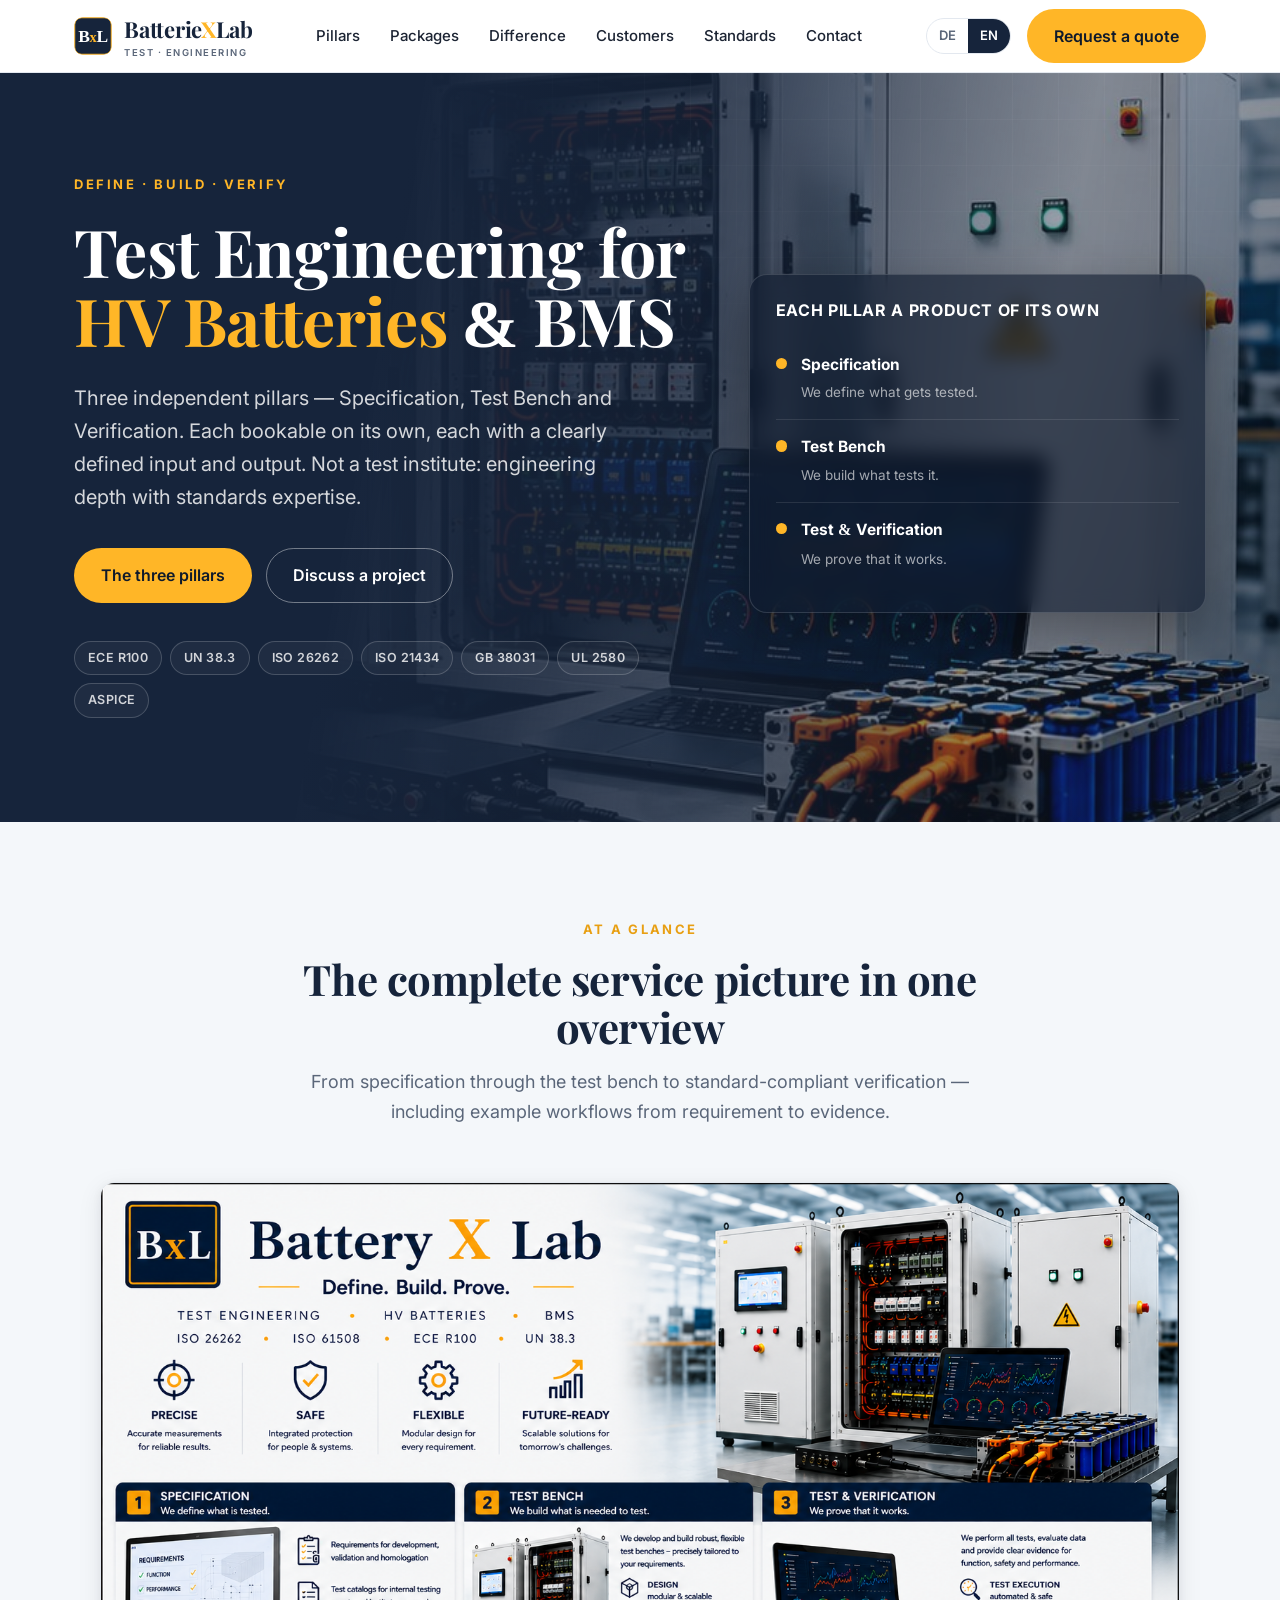
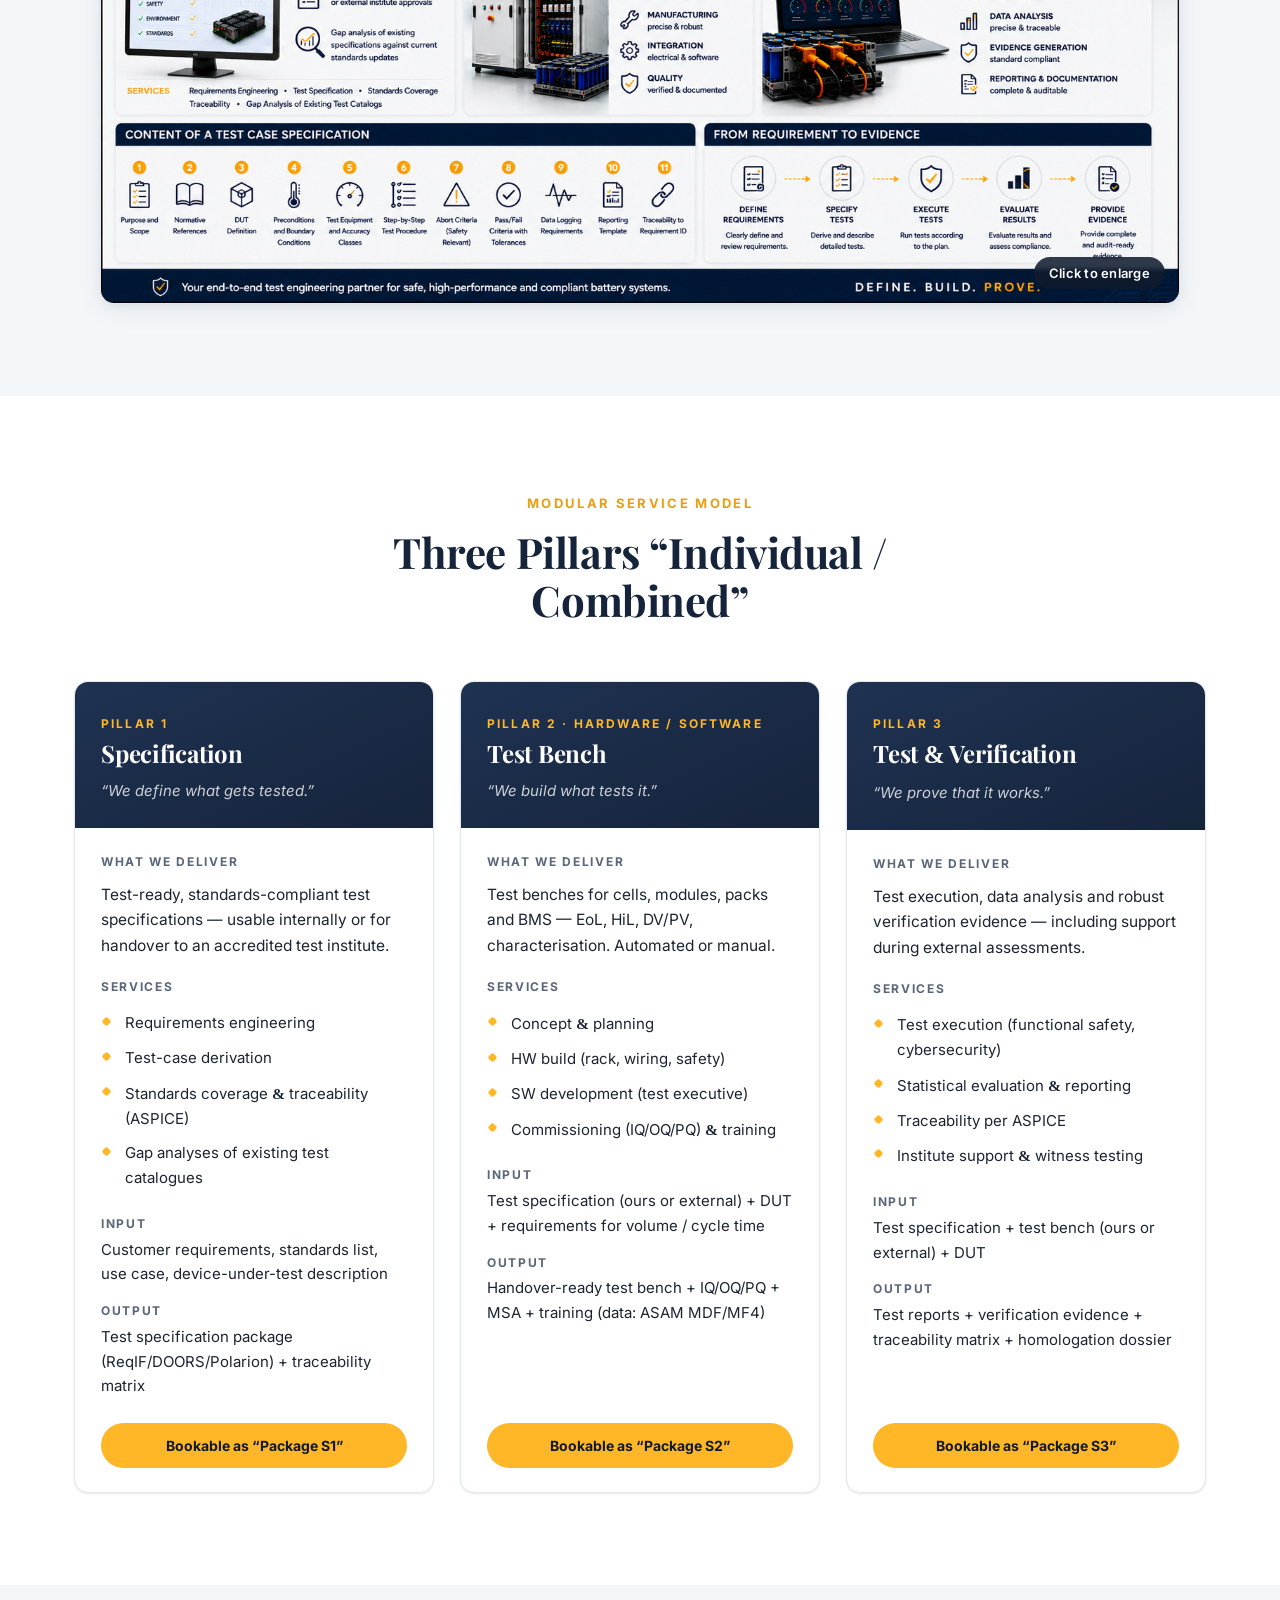
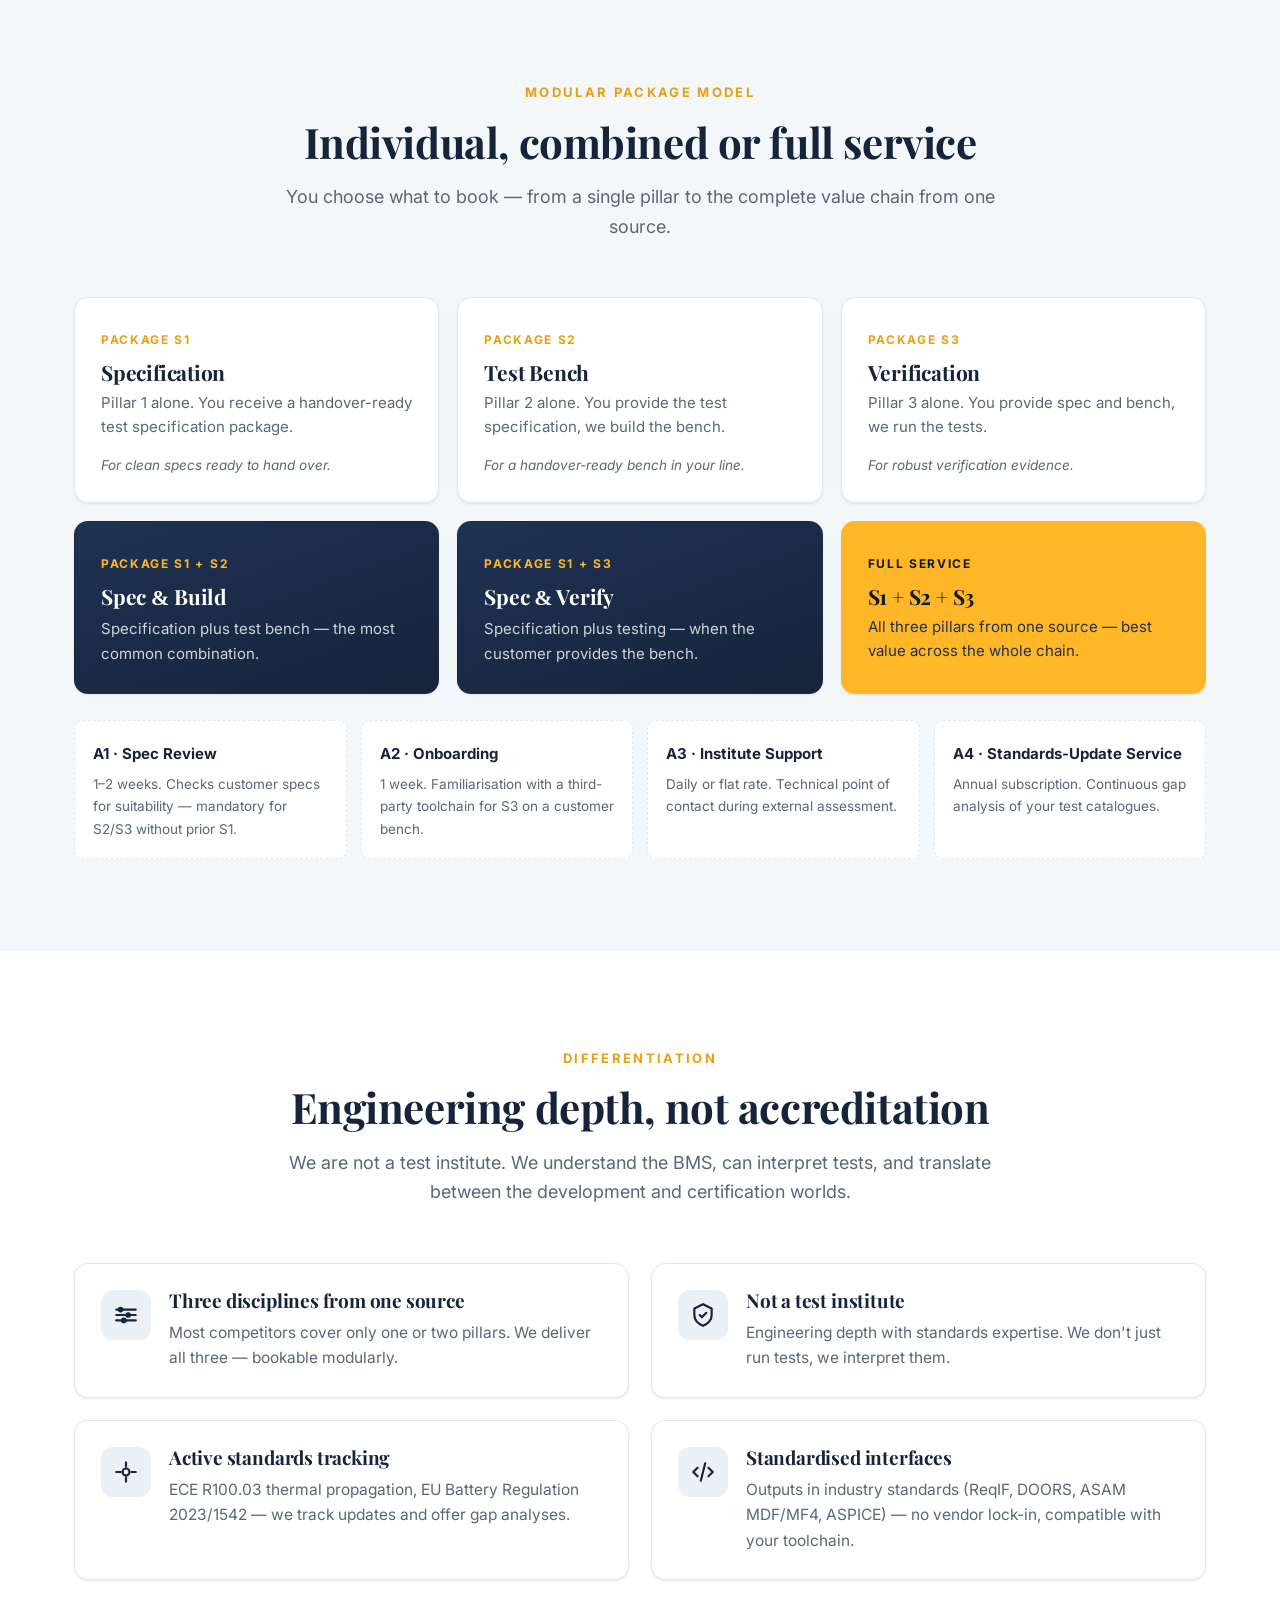
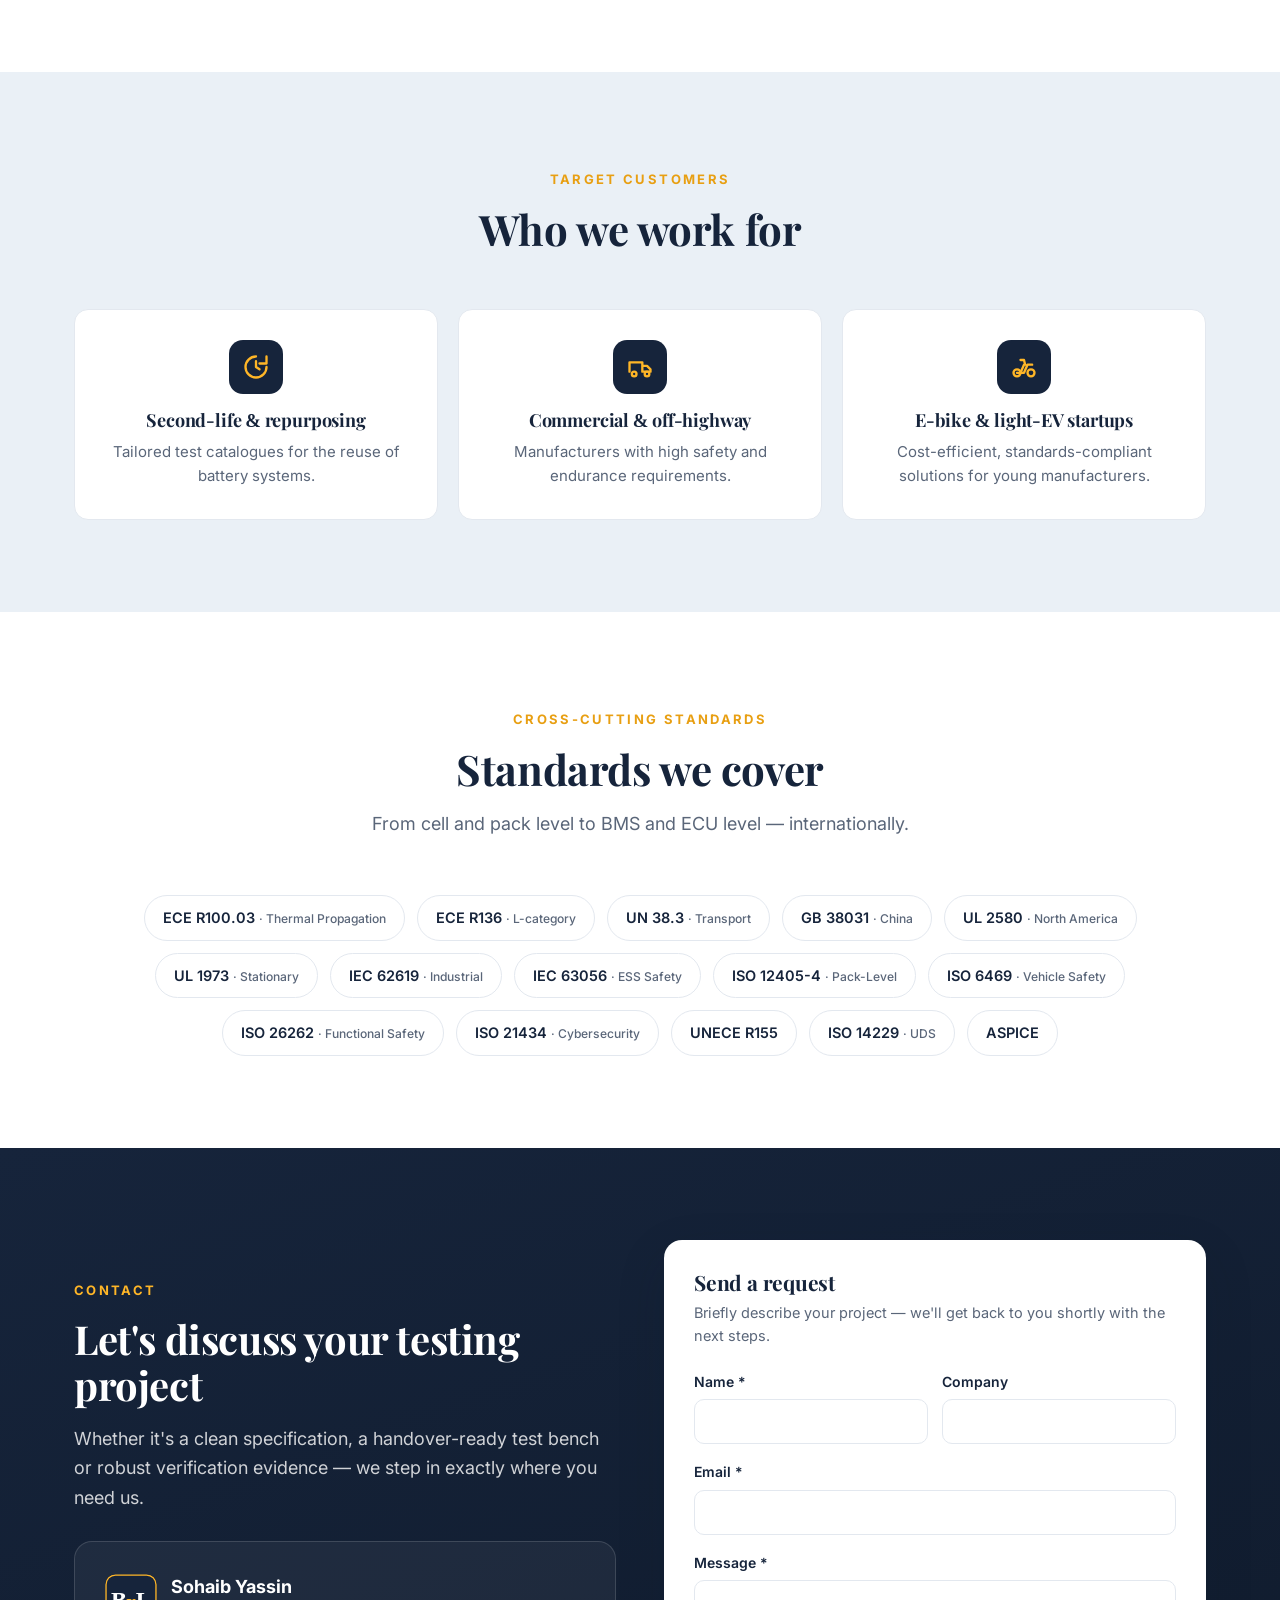
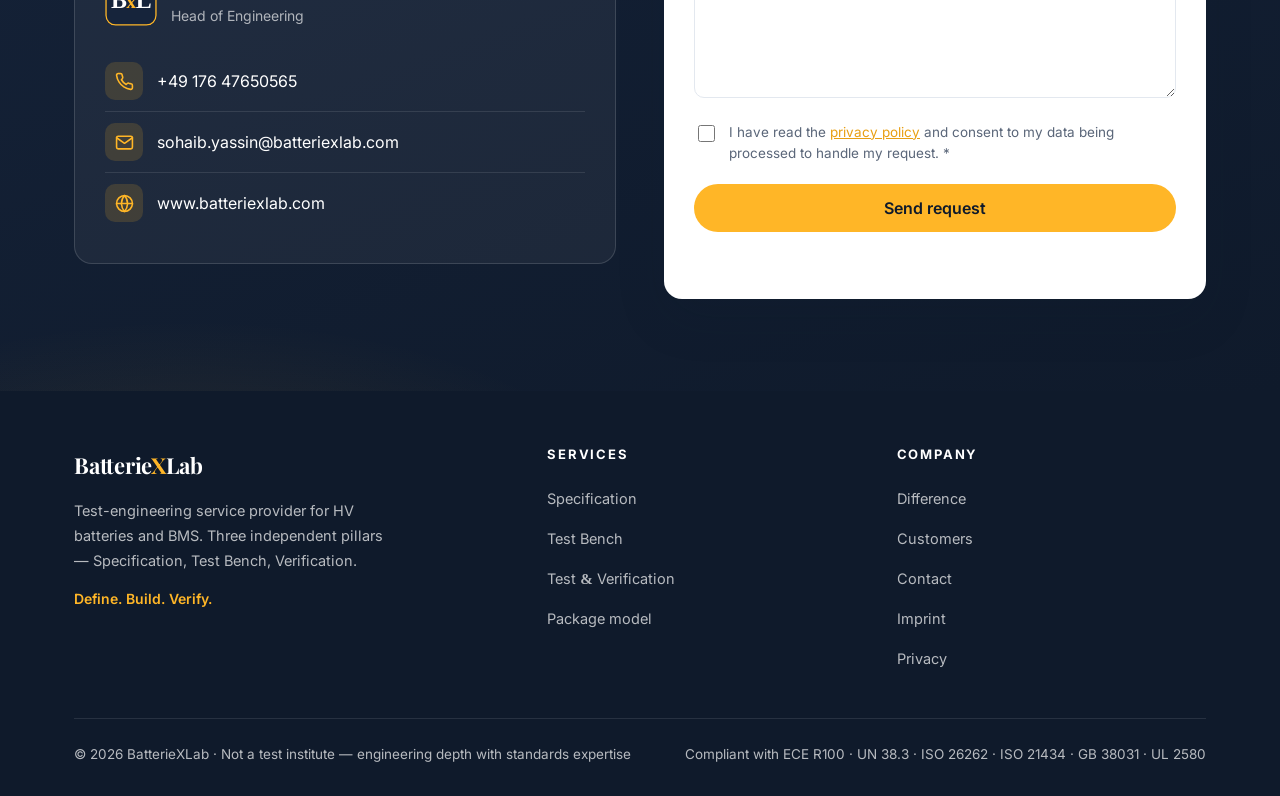
==== commit 5ae783a0: "Simplify pillar cards Removes the pillar number badges, the Duration/Contact meta block, and the "ea" ====
--- a/en.html
+++ b/en.html
@@ -119,8 +119,7 @@
     <div class="container">
       <div class="section-head reveal">
         <span class="eyebrow">Modular service model</span>
-        <h2>Three pillars — individual or combined</h2>
-        <p>Each pillar works without the other two. The interfaces are standardised industry formats (ReqIF, ASAM MDF/MF4, ASPICE).</p>
+        <h2>Three Pillars “Individual / Combined”</h2>
       </div>
 
       <div class="pillars">
@@ -128,7 +127,6 @@
         <!-- Pillar 1 -->
         <article class="pillar reveal">
           <div class="pillar-top">
-            <div class="pillar-num">1</div>
             <span class="kicker">Pillar 1</span>
             <h3>Specification</h3>
             <p class="promise">“We define what gets tested.”</p>
@@ -149,17 +147,12 @@
               <div class="io out"><b>Output</b><span>Test specification package (ReqIF/DOORS/Polarion) + traceability matrix</span></div>
             </div>
           </div>
-          <div class="pillar-meta">
-            <div><span>Duration</span><b>4–12 weeks</b></div>
-            <div><span>Contact</span><b>Systems Eng. · QM</b></div>
-          </div>
           <div class="pillar-foot"><span class="pillar-tag">Bookable as “Package S1”</span></div>
         </article>
 
         <!-- Pillar 2 -->
         <article class="pillar reveal">
           <div class="pillar-top">
-            <div class="pillar-num">2</div>
             <span class="kicker">Pillar 2 · Hardware / Software</span>
             <h3>Test Bench</h3>
             <p class="promise">“We build what tests it.”</p>
@@ -180,17 +173,12 @@
               <div class="io out"><b>Output</b><span>Handover-ready test bench + IQ/OQ/PQ + MSA + training (data: ASAM MDF/MF4)</span></div>
             </div>
           </div>
-          <div class="pillar-meta">
-            <div><span>Duration</span><b>3–9 months</b></div>
-            <div><span>Contact</span><b>R<span class="amp">&amp;</span>D · Production</b></div>
-          </div>
           <div class="pillar-foot"><span class="pillar-tag">Bookable as “Package S2”</span></div>
         </article>
 
         <!-- Pillar 3 -->
         <article class="pillar reveal">
           <div class="pillar-top">
-            <div class="pillar-num">3</div>
             <span class="kicker">Pillar 3</span>
             <h3>Test <span class="amp">&amp;</span> Verification</h3>
             <p class="promise">“We prove that it works.”</p>
@@ -210,10 +198,6 @@
               <div class="arrow">▼</div>
               <div class="io out"><b>Output</b><span>Test reports + verification evidence + traceability matrix + homologation dossier</span></div>
             </div>
-          </div>
-          <div class="pillar-meta">
-            <div><span>Duration</span><b>2–16 weeks</b></div>
-            <div><span>Contact</span><b>Test Eng. · Homologation</b></div>
           </div>
           <div class="pillar-foot"><span class="pillar-tag">Bookable as “Package S3”</span></div>
         </article>
--- a/css/styles.css
+++ b/css/styles.css
@@ -291,12 +291,11 @@
   font-weight: 700; font-size: 14px; padding: 11px; border-radius: 999px;
 }
 
-.io-flow { margin-top: 16px; }
-.io-flow .io { display: flex; gap: 10px; font-size: 13.5px; padding: 9px 12px; border-radius: 8px; }
-.io-flow .io b { font-size: 11px; letter-spacing: .1em; text-transform: uppercase; color: var(--muted); flex: none; width: 56px; padding-top: 2px;}
-.io-flow .io.in { background: var(--bg-soft); }
-.io-flow .io.out { background: #FFF6E3; }
-.io-flow .arrow { text-align: center; color: var(--yellow-600); font-size: 18px; line-height: 1; margin: 4px 0; }
+.io-flow { margin-top: 18px; }
+.io-flow .io { display: block; font-size: 15px; padding: 0; margin-top: 14px; background: none; border-radius: 0; }
+.io-flow .io b { display: block; font-size: 12px; letter-spacing: .14em; text-transform: uppercase; color: var(--muted); width: auto; margin-bottom: 4px; }
+.io-flow .io span { color: var(--ink); }
+.io-flow .arrow { display: none; }
 
 /* ---------- Packages ---------- */
 .pkg-grid { display: grid; grid-template-columns: repeat(3, 1fr); gap: 18px; }
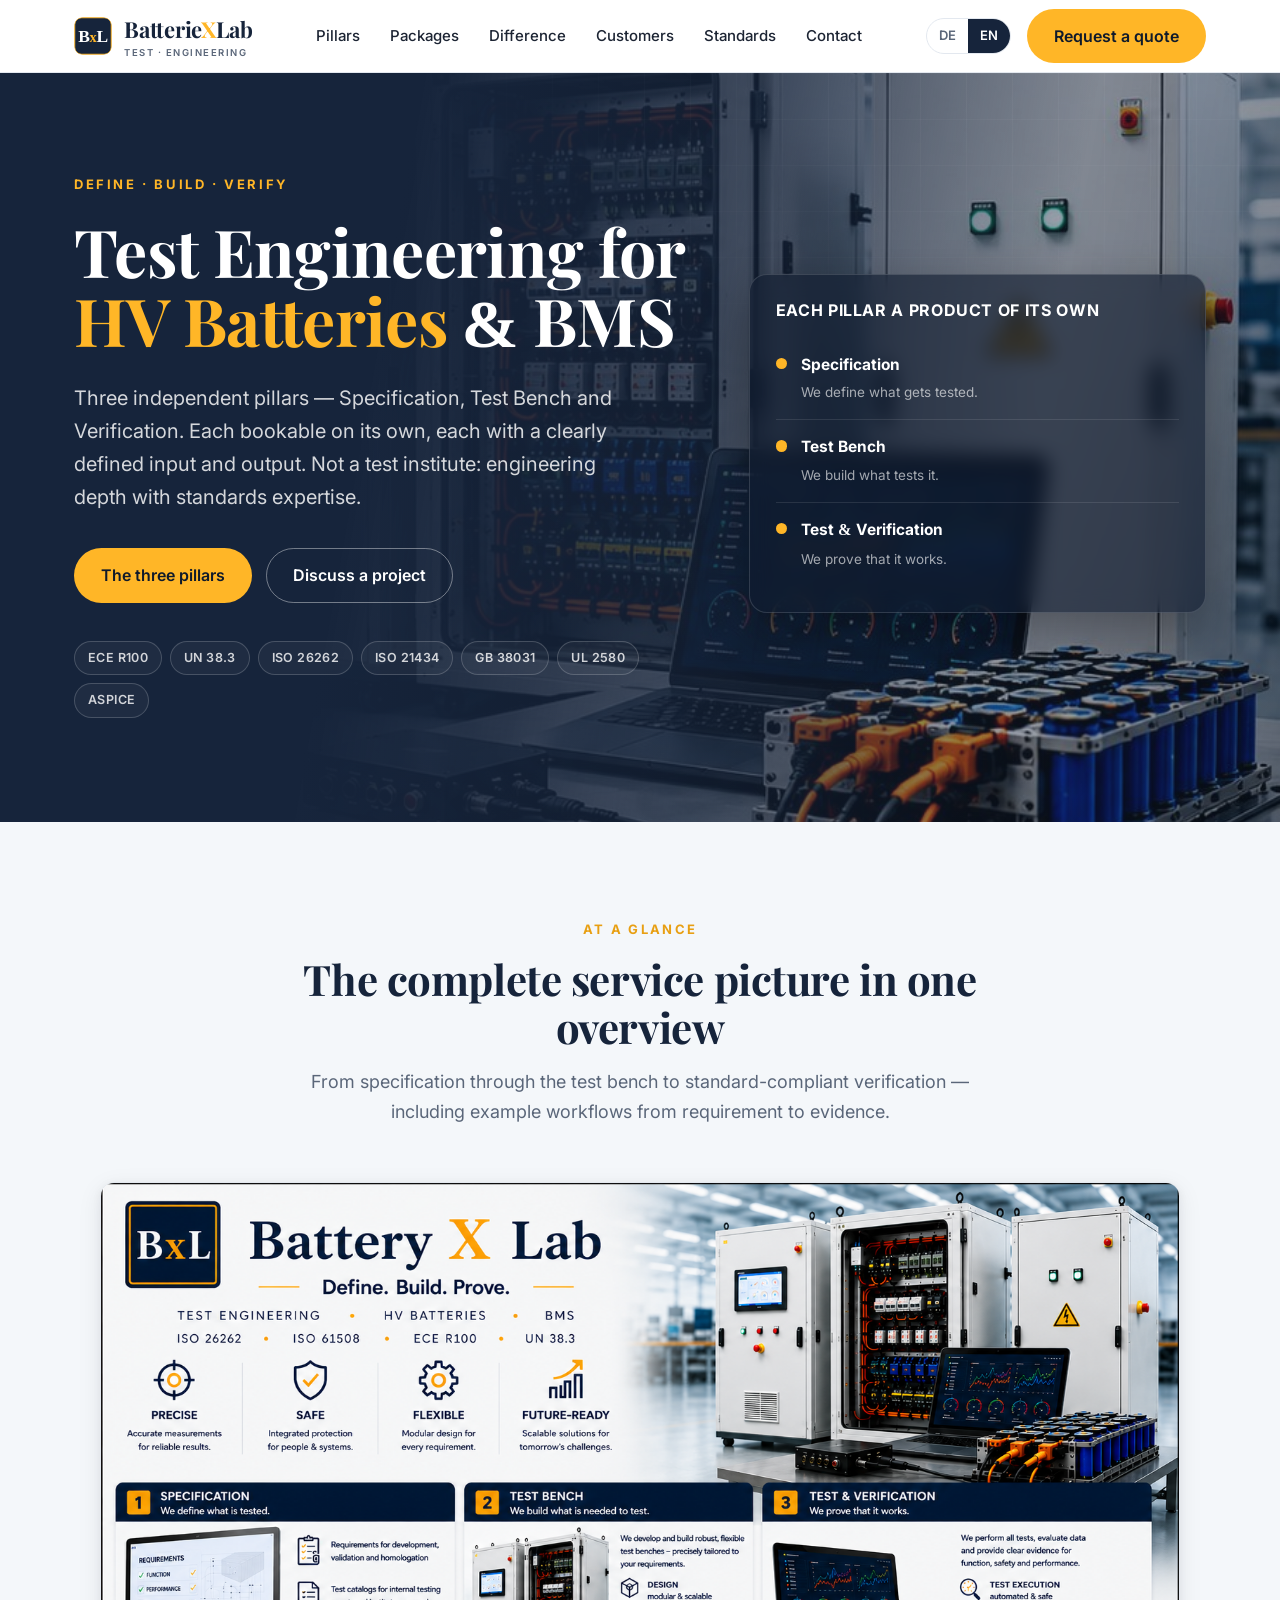
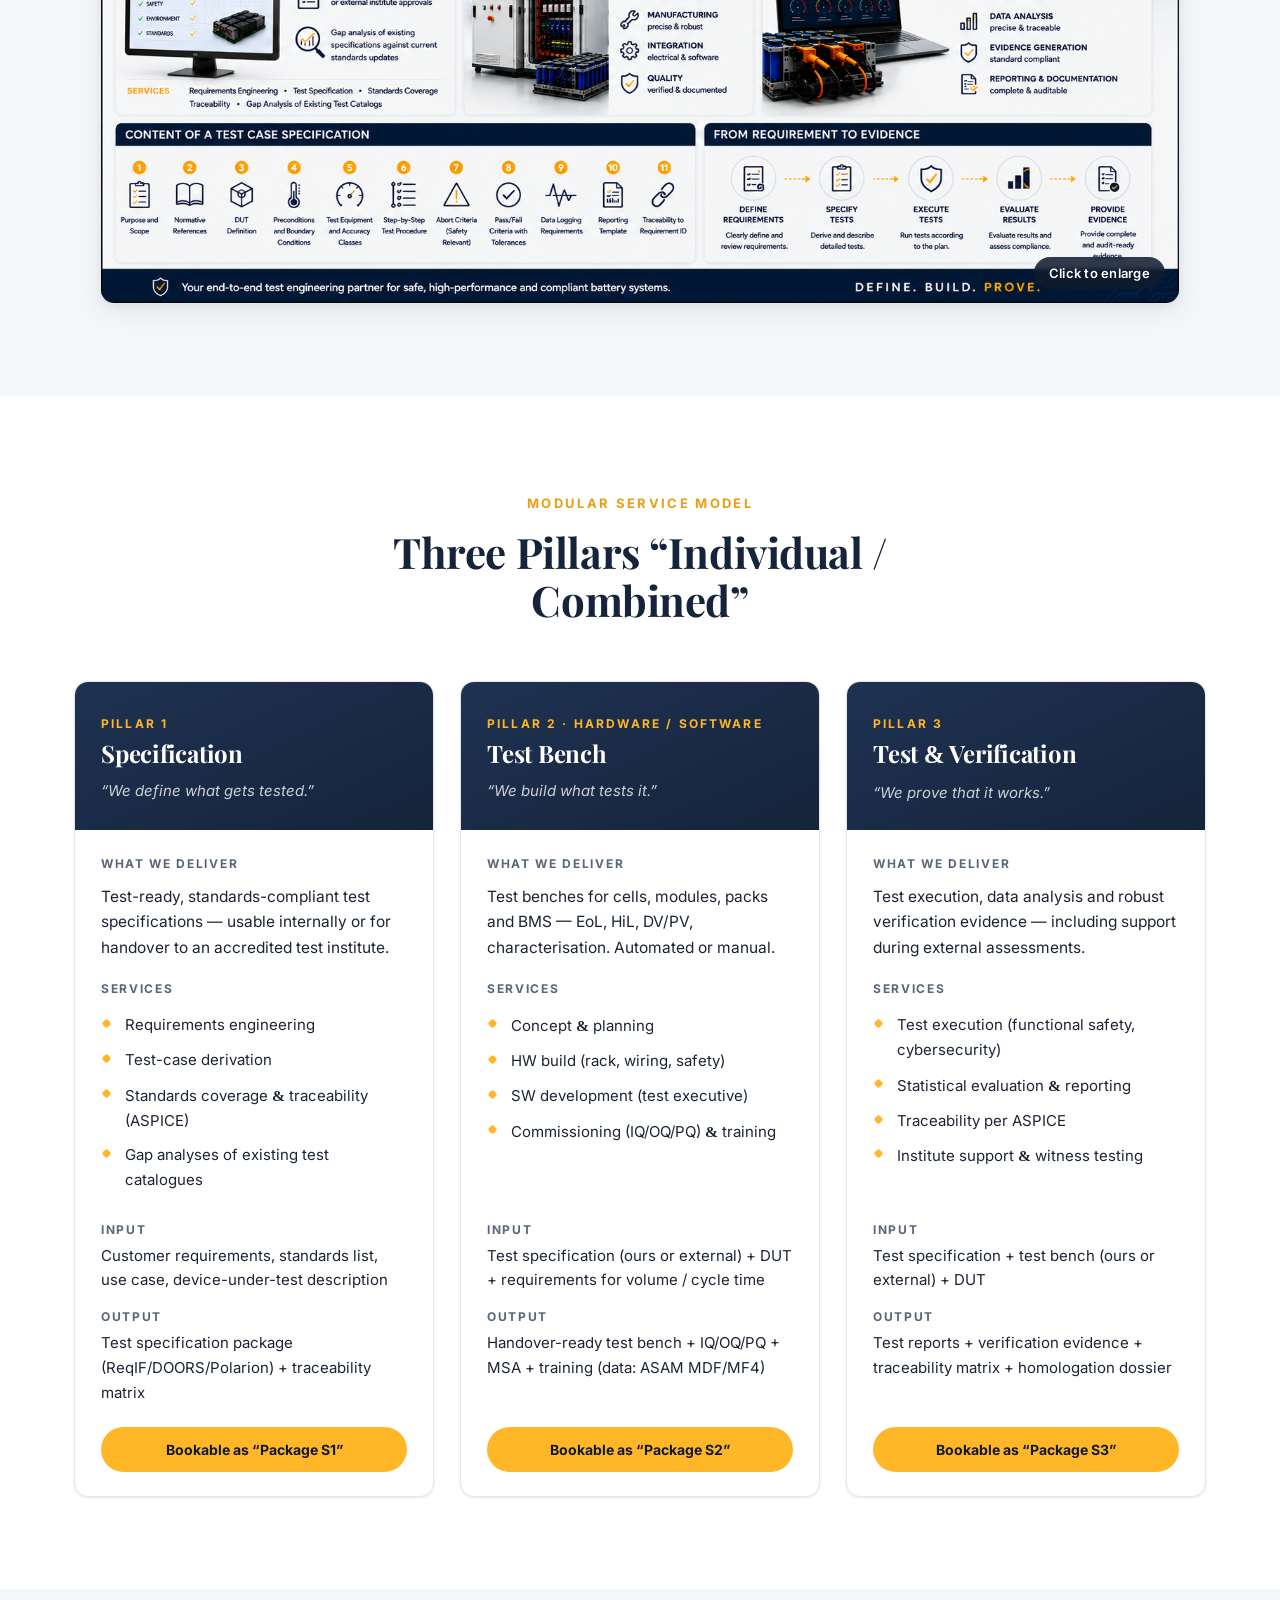
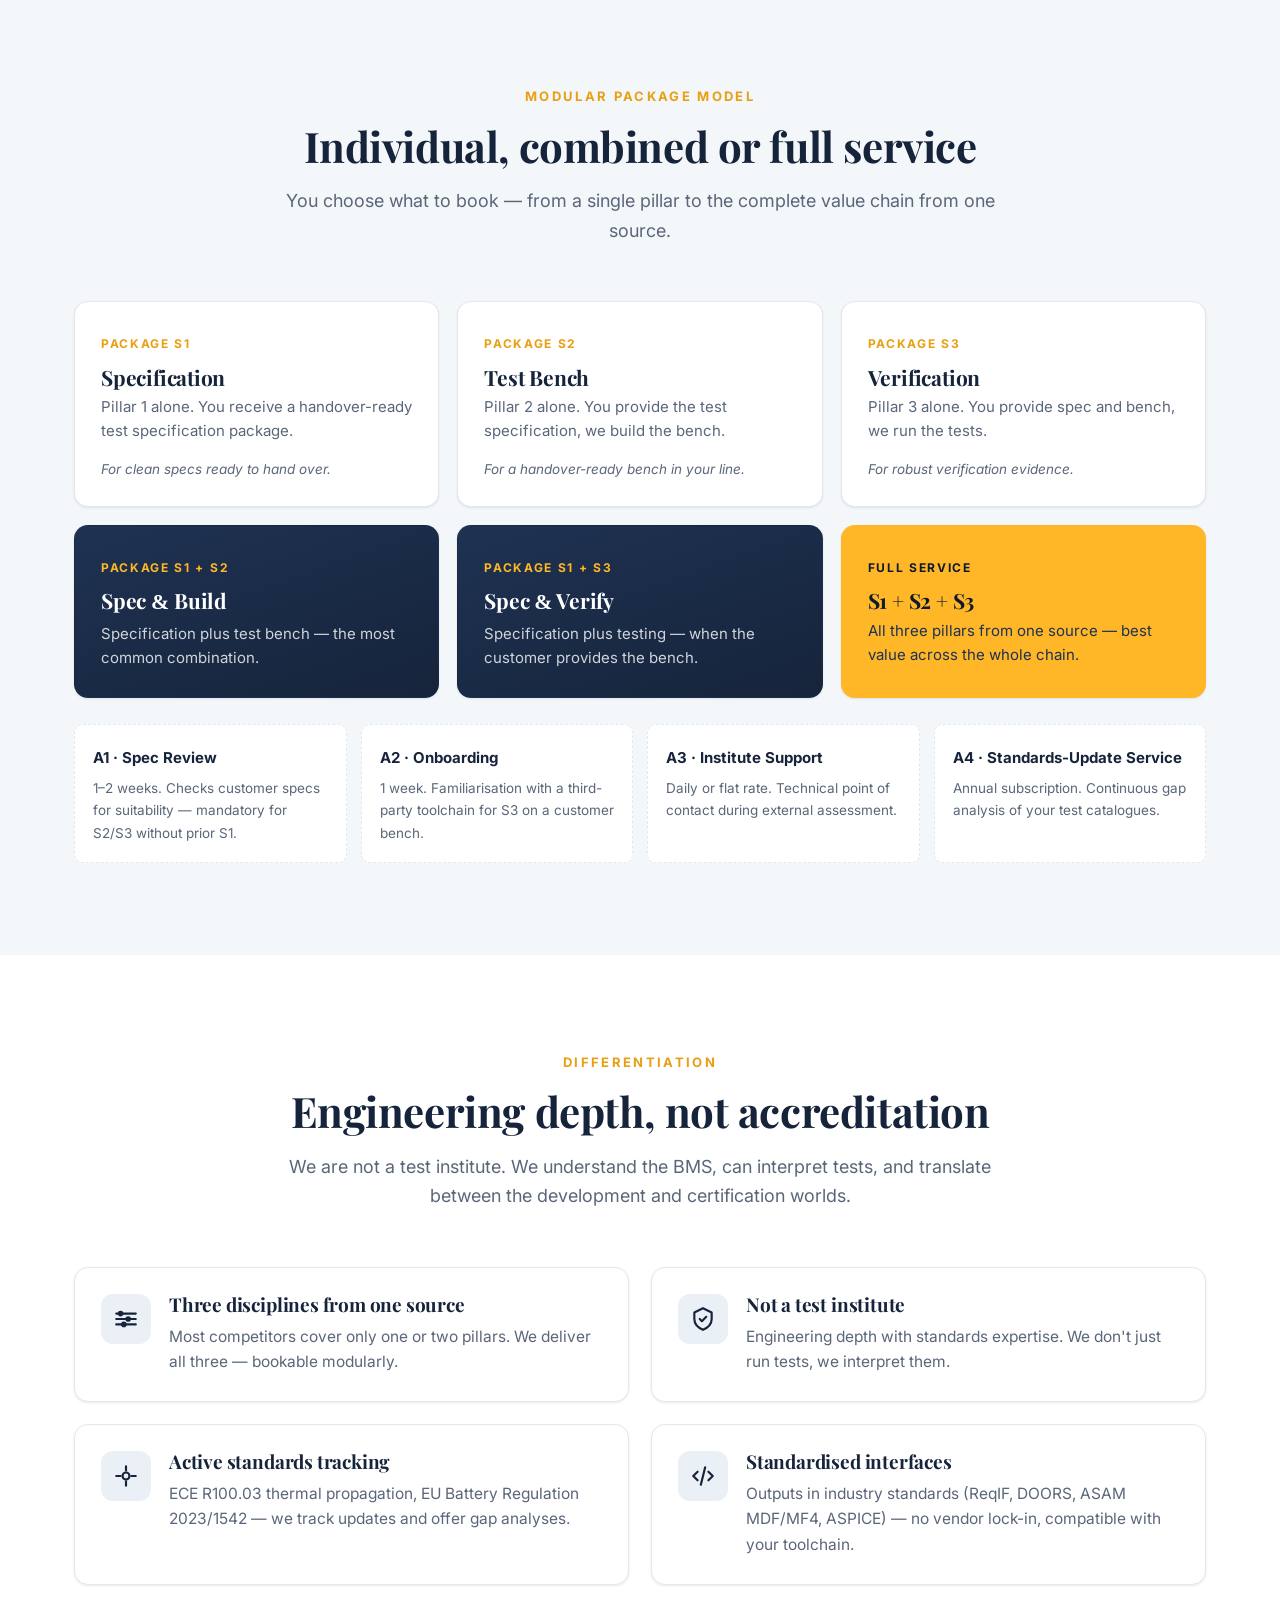
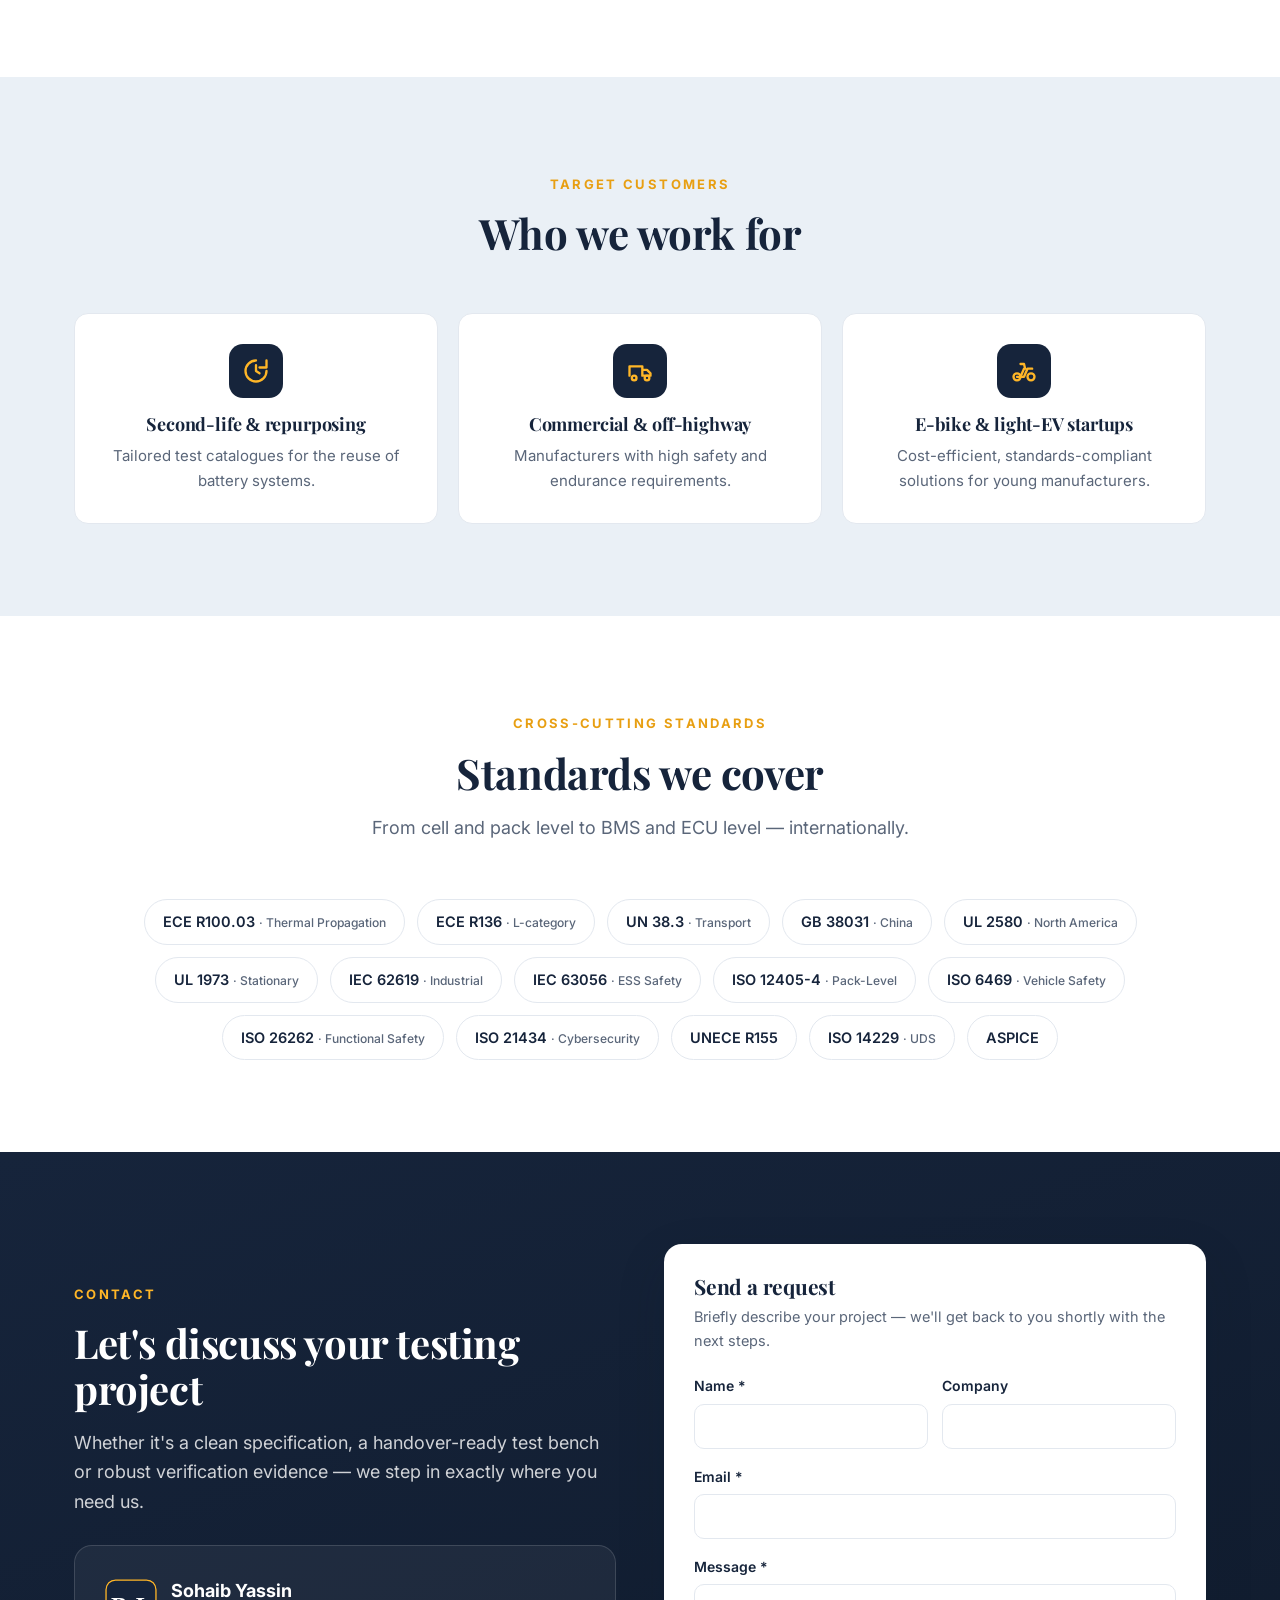
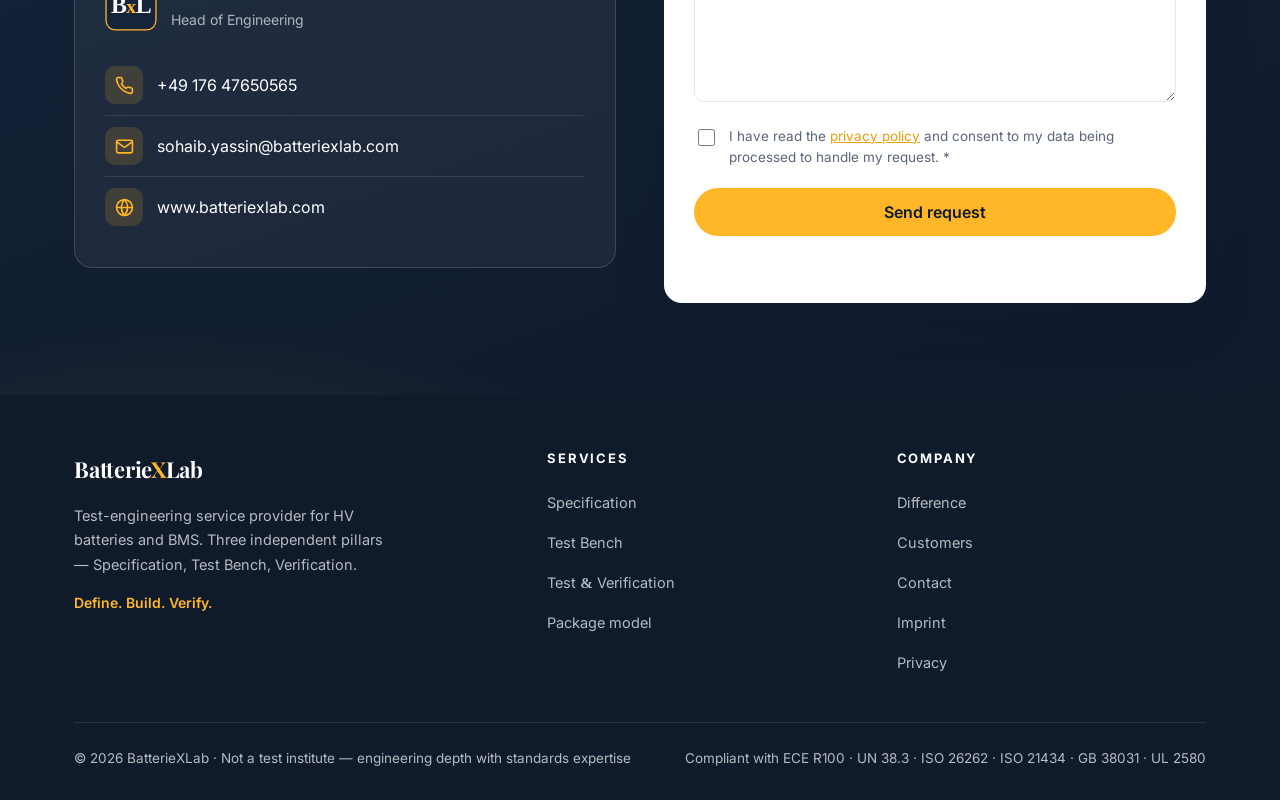
==== commit 71215170: "Align pillar Input/Output rows across all three cards Use a 5-row CSS subgrid so the Input and Outpu" ====
--- a/en.html
+++ b/en.html
@@ -141,11 +141,10 @@
               <li>Standards coverage <span class="amp">&amp;</span> traceability (ASPICE)</li>
               <li>Gap analyses of existing test catalogues</li>
             </ul>
-            <div class="io-flow">
-              <div class="io in"><b>Input</b><span>Customer requirements, standards list, use case, device-under-test description</span></div>
-              <div class="arrow">▼</div>
-              <div class="io out"><b>Output</b><span>Test specification package (ReqIF/DOORS/Polarion) + traceability matrix</span></div>
-            </div>
+          </div>
+          <div class="io-flow">
+            <div class="io in"><b>Input</b><span>Customer requirements, standards list, use case, device-under-test description</span></div>
+            <div class="io out"><b>Output</b><span>Test specification package (ReqIF/DOORS/Polarion) + traceability matrix</span></div>
           </div>
           <div class="pillar-foot"><span class="pillar-tag">Bookable as “Package S1”</span></div>
         </article>
@@ -167,11 +166,10 @@
               <li>SW development (test executive)</li>
               <li>Commissioning (IQ/OQ/PQ) <span class="amp">&amp;</span> training</li>
             </ul>
-            <div class="io-flow">
-              <div class="io in"><b>Input</b><span>Test specification (ours or external) + DUT + requirements for volume / cycle time</span></div>
-              <div class="arrow">▼</div>
-              <div class="io out"><b>Output</b><span>Handover-ready test bench + IQ/OQ/PQ + MSA + training (data: ASAM MDF/MF4)</span></div>
-            </div>
+          </div>
+          <div class="io-flow">
+            <div class="io in"><b>Input</b><span>Test specification (ours or external) + DUT + requirements for volume / cycle time</span></div>
+            <div class="io out"><b>Output</b><span>Handover-ready test bench + IQ/OQ/PQ + MSA + training (data: ASAM MDF/MF4)</span></div>
           </div>
           <div class="pillar-foot"><span class="pillar-tag">Bookable as “Package S2”</span></div>
         </article>
@@ -193,11 +191,10 @@
               <li>Traceability per ASPICE</li>
               <li>Institute support <span class="amp">&amp;</span> witness testing</li>
             </ul>
-            <div class="io-flow">
-              <div class="io in"><b>Input</b><span>Test specification + test bench (ours or external) + DUT</span></div>
-              <div class="arrow">▼</div>
-              <div class="io out"><b>Output</b><span>Test reports + verification evidence + traceability matrix + homologation dossier</span></div>
-            </div>
+          </div>
+          <div class="io-flow">
+            <div class="io in"><b>Input</b><span>Test specification + test bench (ours or external) + DUT</span></div>
+            <div class="io out"><b>Output</b><span>Test reports + verification evidence + traceability matrix + homologation dossier</span></div>
           </div>
           <div class="pillar-foot"><span class="pillar-tag">Bookable as “Package S3”</span></div>
         </article>
--- a/css/styles.css
+++ b/css/styles.css
@@ -248,9 +248,9 @@
 .trust .dot { color: var(--yellow); }
 
 /* ---------- Pillars ---------- */
-.pillars { display: grid; grid-template-columns: repeat(3, 1fr); gap: 26px; }
+.pillars { display: grid; grid-template-columns: repeat(3, 1fr); grid-template-rows: repeat(5, auto); column-gap: 26px; row-gap: 0; }
 .pillar {
-  display: flex; flex-direction: column;
+  display: grid; grid-row: span 5; grid-template-rows: subgrid;
   background: #fff; border: 1px solid var(--line); border-radius: var(--radius);
   overflow: hidden; box-shadow: var(--shadow-sm);
   transition: transform .2s ease, box-shadow .2s ease, border-color .2s ease;
@@ -269,7 +269,7 @@
 .pillar-top .kicker { font-size: 12px; font-weight: 700; letter-spacing: .18em; text-transform: uppercase; color: var(--yellow); }
 .pillar-top h3 { color: #fff; font-size: 24px; margin-top: 4px; }
 .pillar-top .promise { margin-top: 12px; font-style: italic; color: rgba(255,255,255,.78); font-size: 15px; }
-.pillar-body { padding: 24px 26px 8px; flex: 1; }
+.pillar-body { padding: 24px 26px 8px; }
 .pillar-body .label { font-size: 12px; font-weight: 700; letter-spacing: .14em; text-transform: uppercase; color: var(--muted); margin-bottom: 10px; }
 .pillar-body p.desc { color: var(--ink); font-size: 15.5px; margin-bottom: 18px; }
 .feature-list li {
@@ -291,7 +291,7 @@
   font-weight: 700; font-size: 14px; padding: 11px; border-radius: 999px;
 }
 
-.io-flow { margin-top: 18px; }
+.io-flow { grid-row: span 2; display: grid; grid-template-rows: subgrid; padding: 0 26px 6px; }
 .io-flow .io { display: block; font-size: 15px; padding: 0; margin-top: 14px; background: none; border-radius: 0; }
 .io-flow .io b { display: block; font-size: 12px; letter-spacing: .14em; text-transform: uppercase; color: var(--muted); width: auto; margin-bottom: 4px; }
 .io-flow .io span { color: var(--ink); }
@@ -473,7 +473,9 @@
         rgba(22,36,59,.55) 100%),
       url("../assets/hero-lab.jpg") center bottom / cover no-repeat;
   }
-  .pillars { grid-template-columns: 1fr; max-width: 520px; margin: 0 auto; }
+  .pillars { grid-template-columns: 1fr; grid-template-rows: none; max-width: 520px; margin: 0 auto; }
+  .pillar { display: flex; flex-direction: column; grid-row: auto; }
+  .io-flow { display: block; }
   .pkg-grid { grid-template-columns: 1fr 1fr; }
   .addons { grid-template-columns: 1fr 1fr; }
   .diff-grid { grid-template-columns: 1fr; }
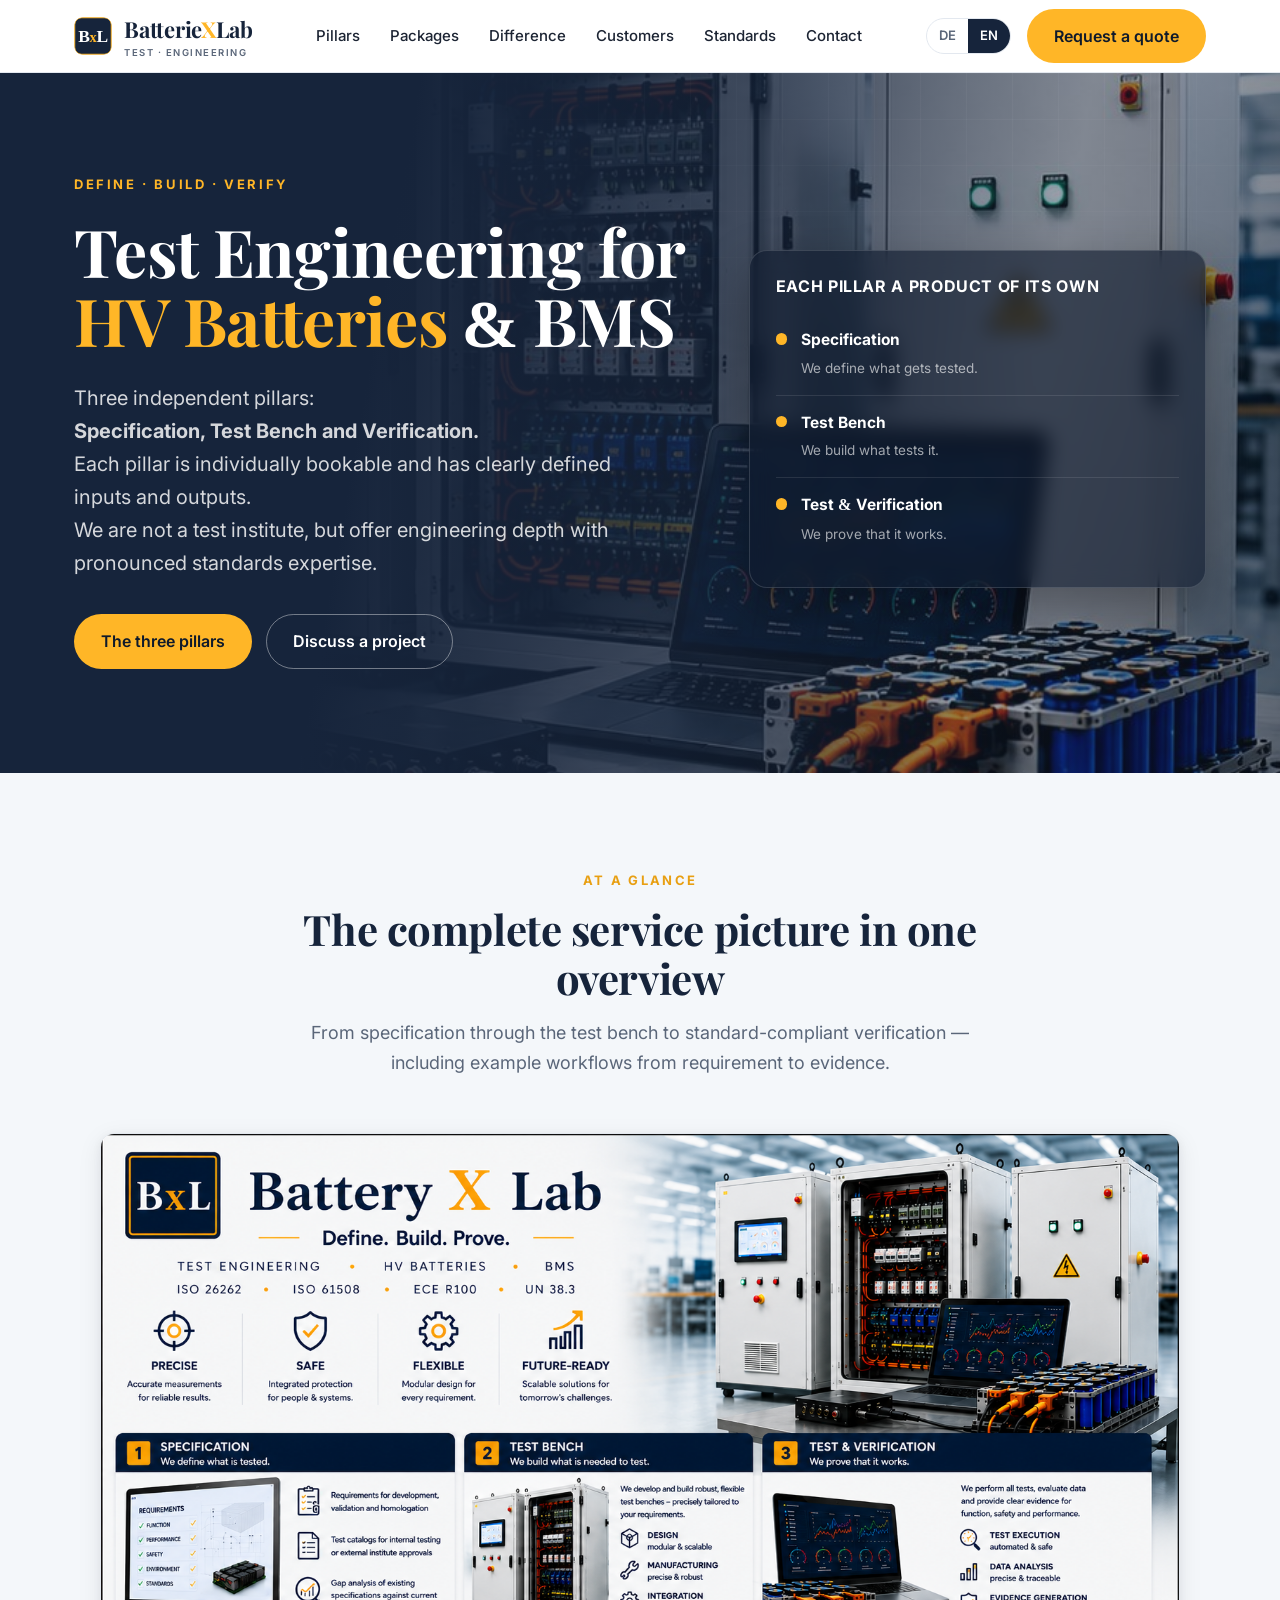
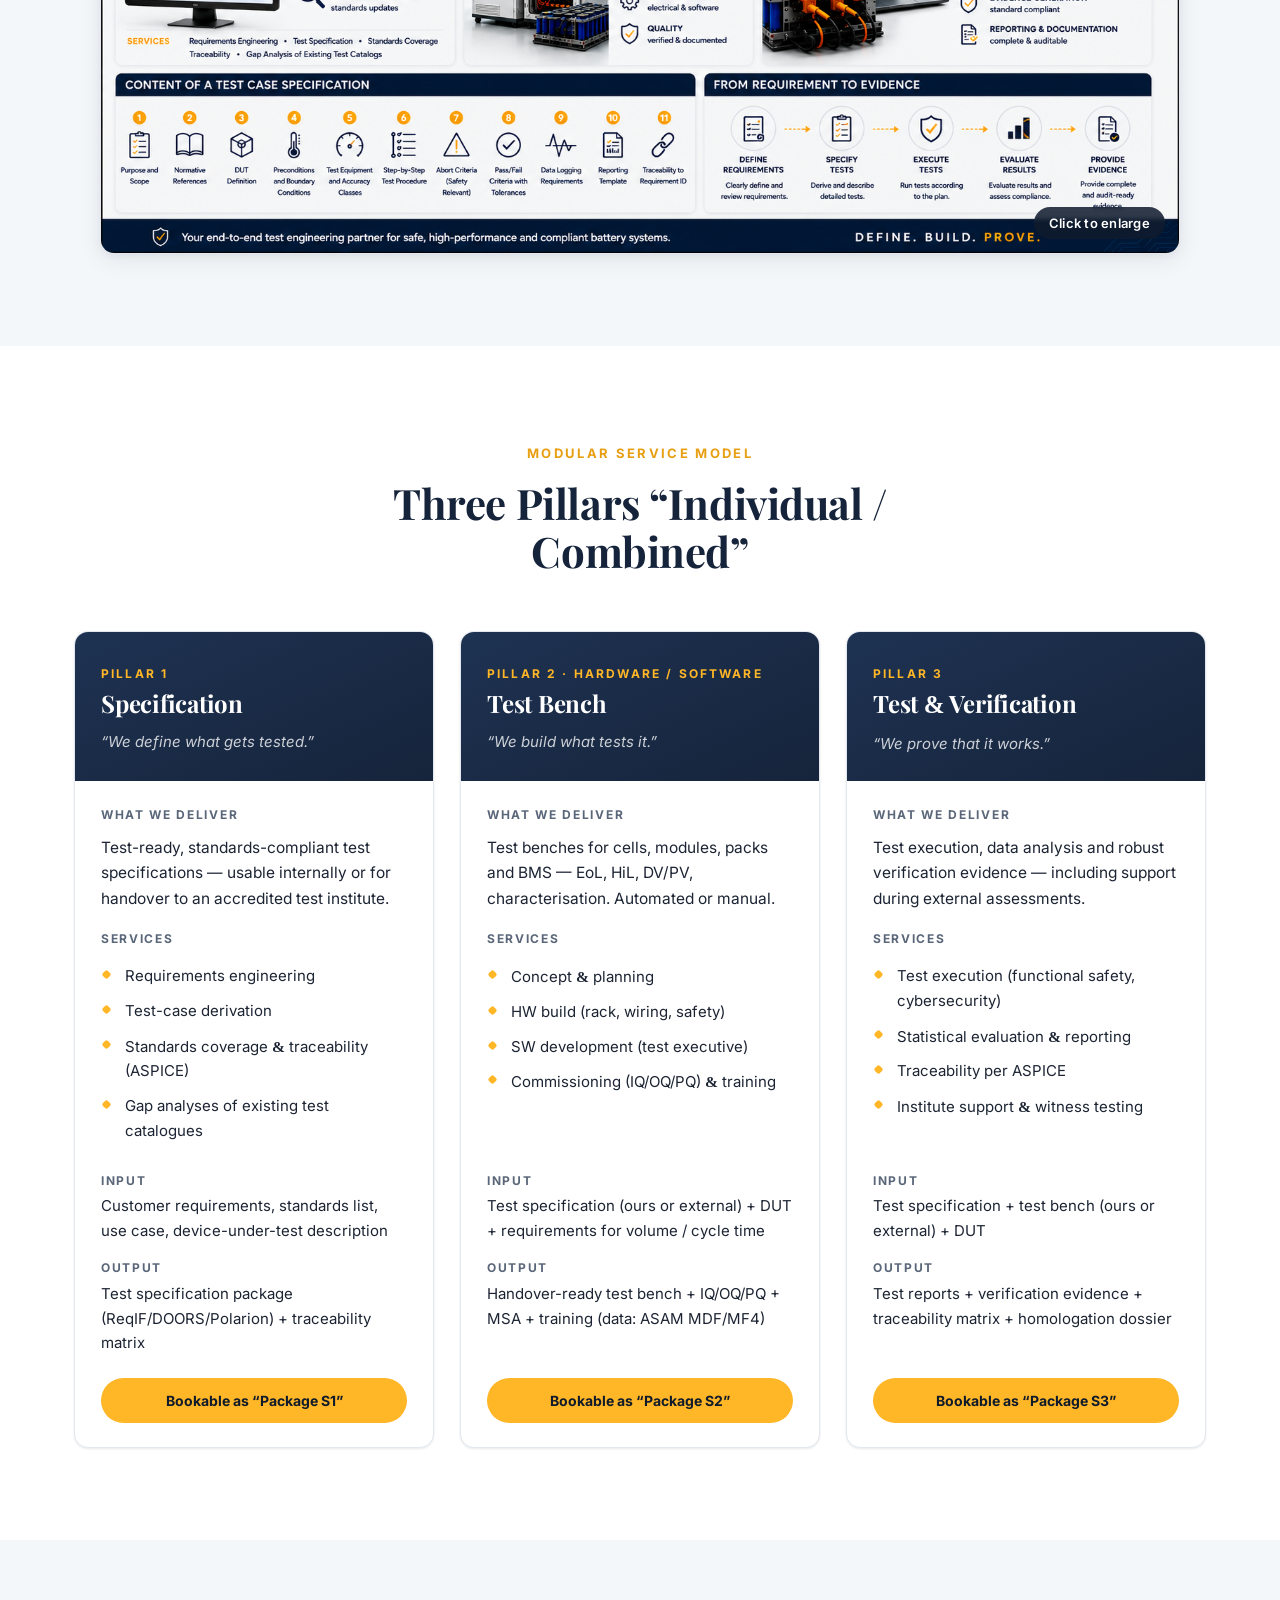
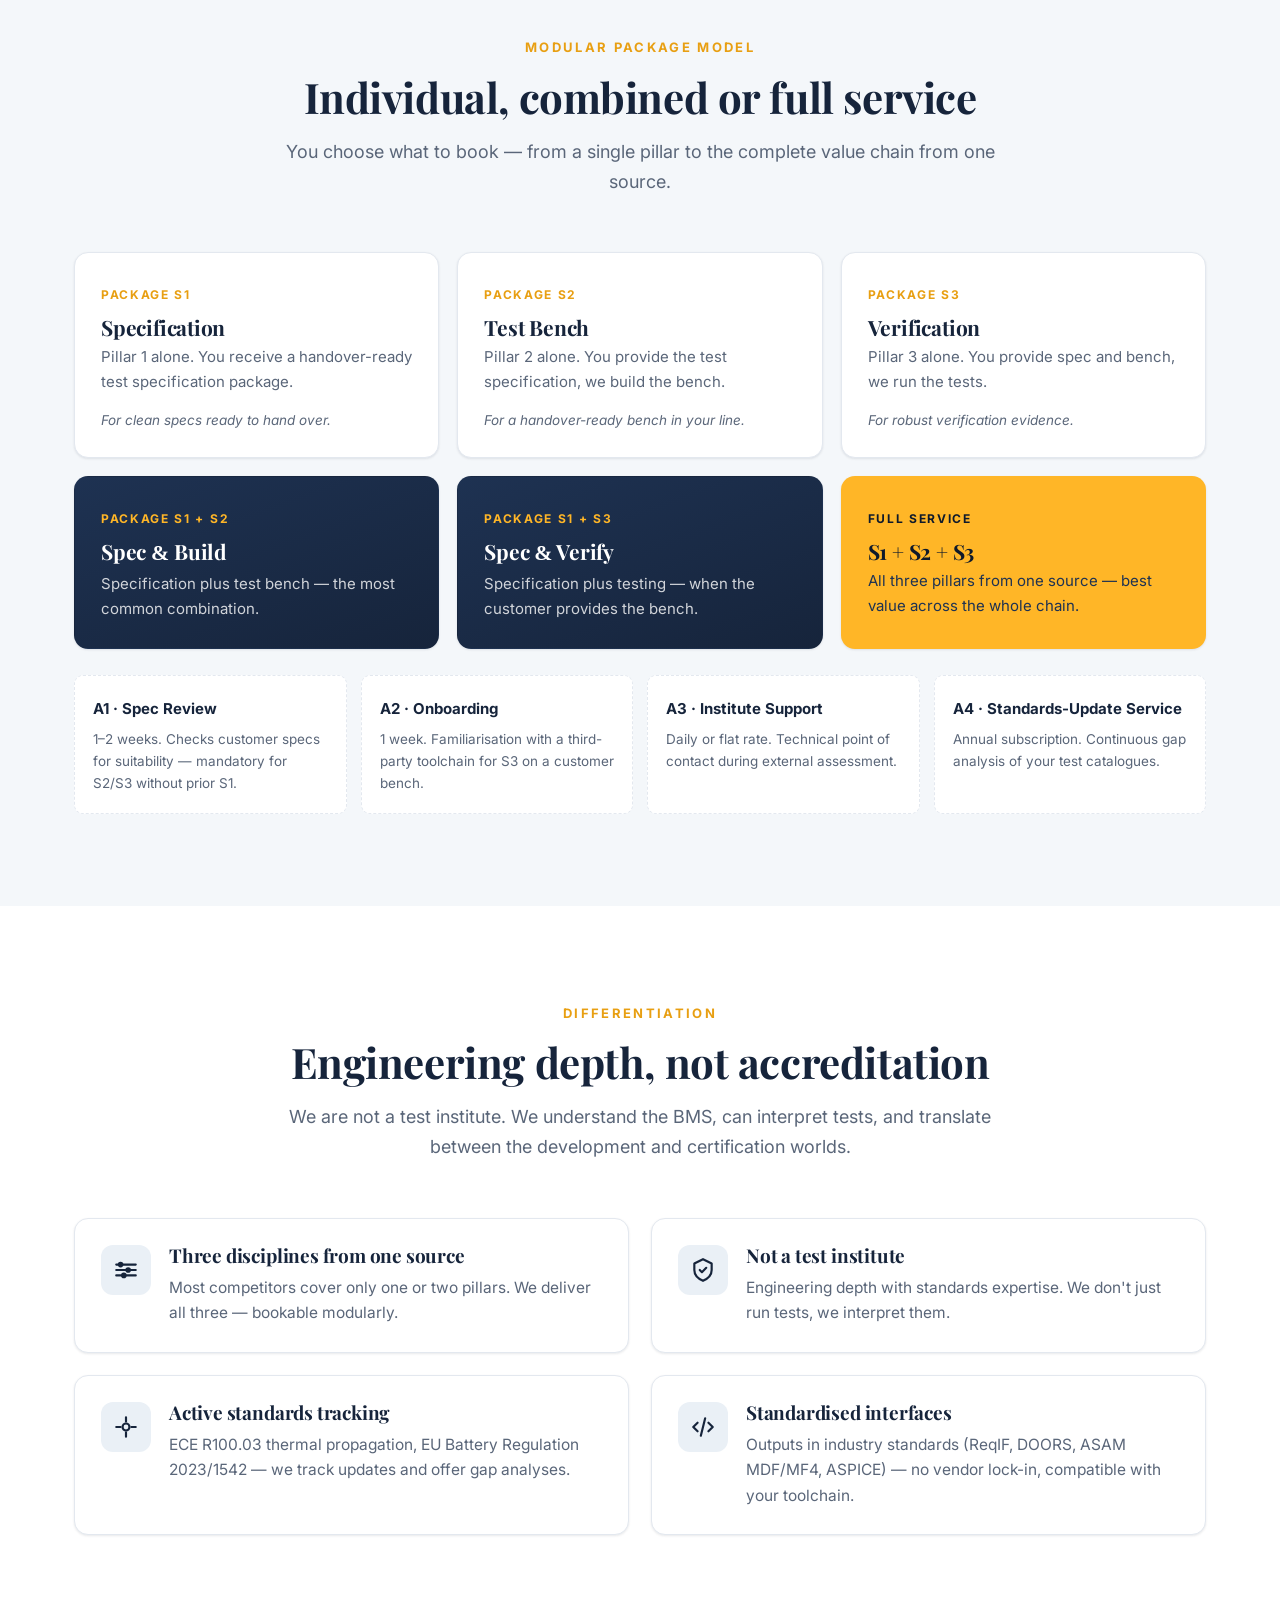
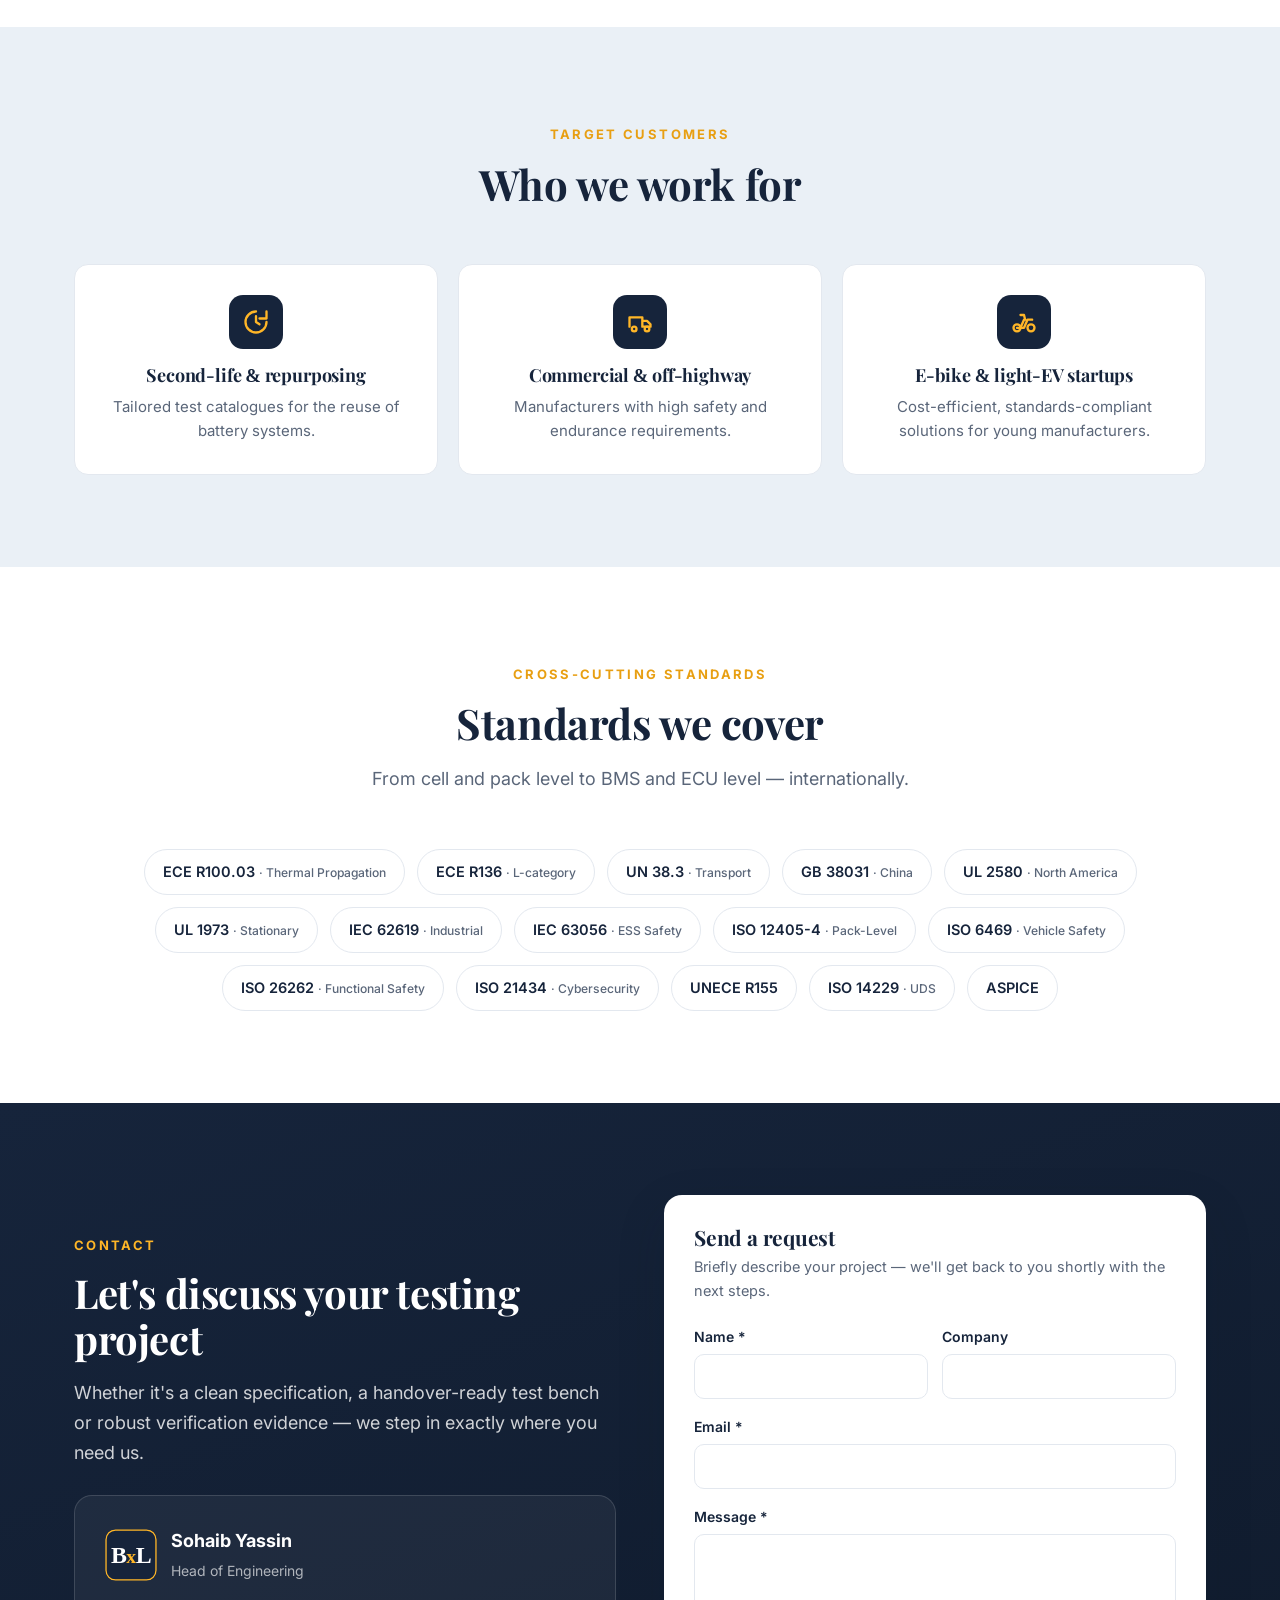
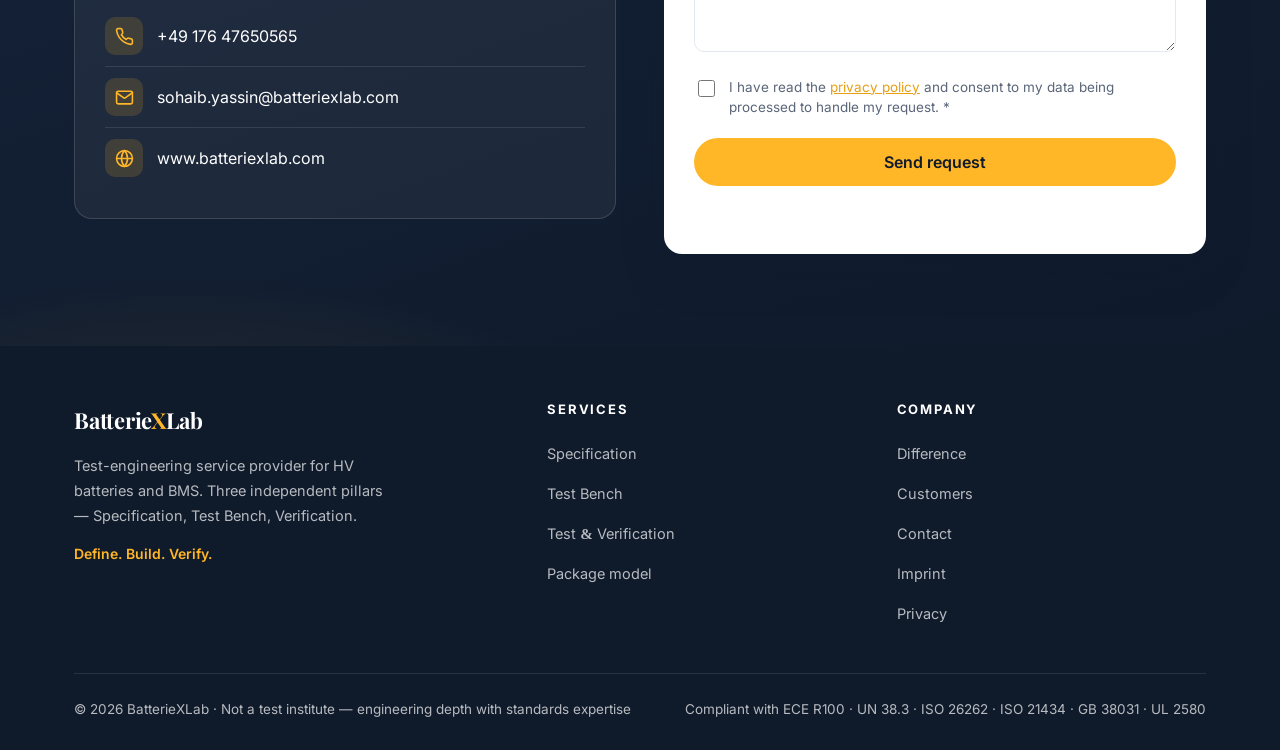
==== commit a92ceaac: "Page 1 hero: remove standards chips, rewrite lead with bold pillars - Remove the hero standards-badg" ====
--- a/en.html
+++ b/en.html
@@ -22,7 +22,7 @@
   <link rel="preconnect" href="https://fonts.googleapis.com" />
   <link rel="preconnect" href="https://fonts.gstatic.com" crossorigin />
   <link href="https://fonts.googleapis.com/css2?family=Inter:wght@400;500;600;700&family=Playfair+Display:wght@600;700&display=swap" rel="stylesheet" />
-  <link rel="stylesheet" href="css/styles.css" />
+  <link rel="stylesheet" href="css/styles.css?v=20260610" />
 </head>
 <body>
 
@@ -64,14 +64,10 @@
         <div>
           <span class="tagline">Define · Build · Verify</span>
           <h1>Test Engineering for <span class="x">HV Batteries</span> <span class="amp">&amp;</span> BMS</h1>
-          <p class="lead">Three independent pillars — Specification, Test Bench and Verification. Each bookable on its own, each with a clearly defined input and output. Not a test institute: engineering depth with standards expertise.</p>
+          <p class="lead">Three independent pillars:<br /><strong>Specification, Test Bench and Verification.</strong><br />Each pillar is individually bookable and has clearly defined inputs and outputs.<br />We are not a test institute, but offer engineering depth with pronounced standards expertise.</p>
           <div class="hero-actions">
             <a href="#pillars" class="btn btn--primary">The three pillars</a>
             <a href="#contact" class="btn btn--outline-light">Discuss a project</a>
-          </div>
-          <div class="hero-badges">
-            <span>ECE R100</span><span>UN 38.3</span><span>ISO 26262</span>
-            <span>ISO 21434</span><span>GB 38031</span><span>UL 2580</span><span>ASPICE</span>
           </div>
         </div>
 
@@ -463,6 +459,6 @@
     <img src="" alt="" />
   </div>
 
-  <script src="js/main.js"></script>
+  <script src="js/main.js?v=20260610"></script>
 </body>
 </html>
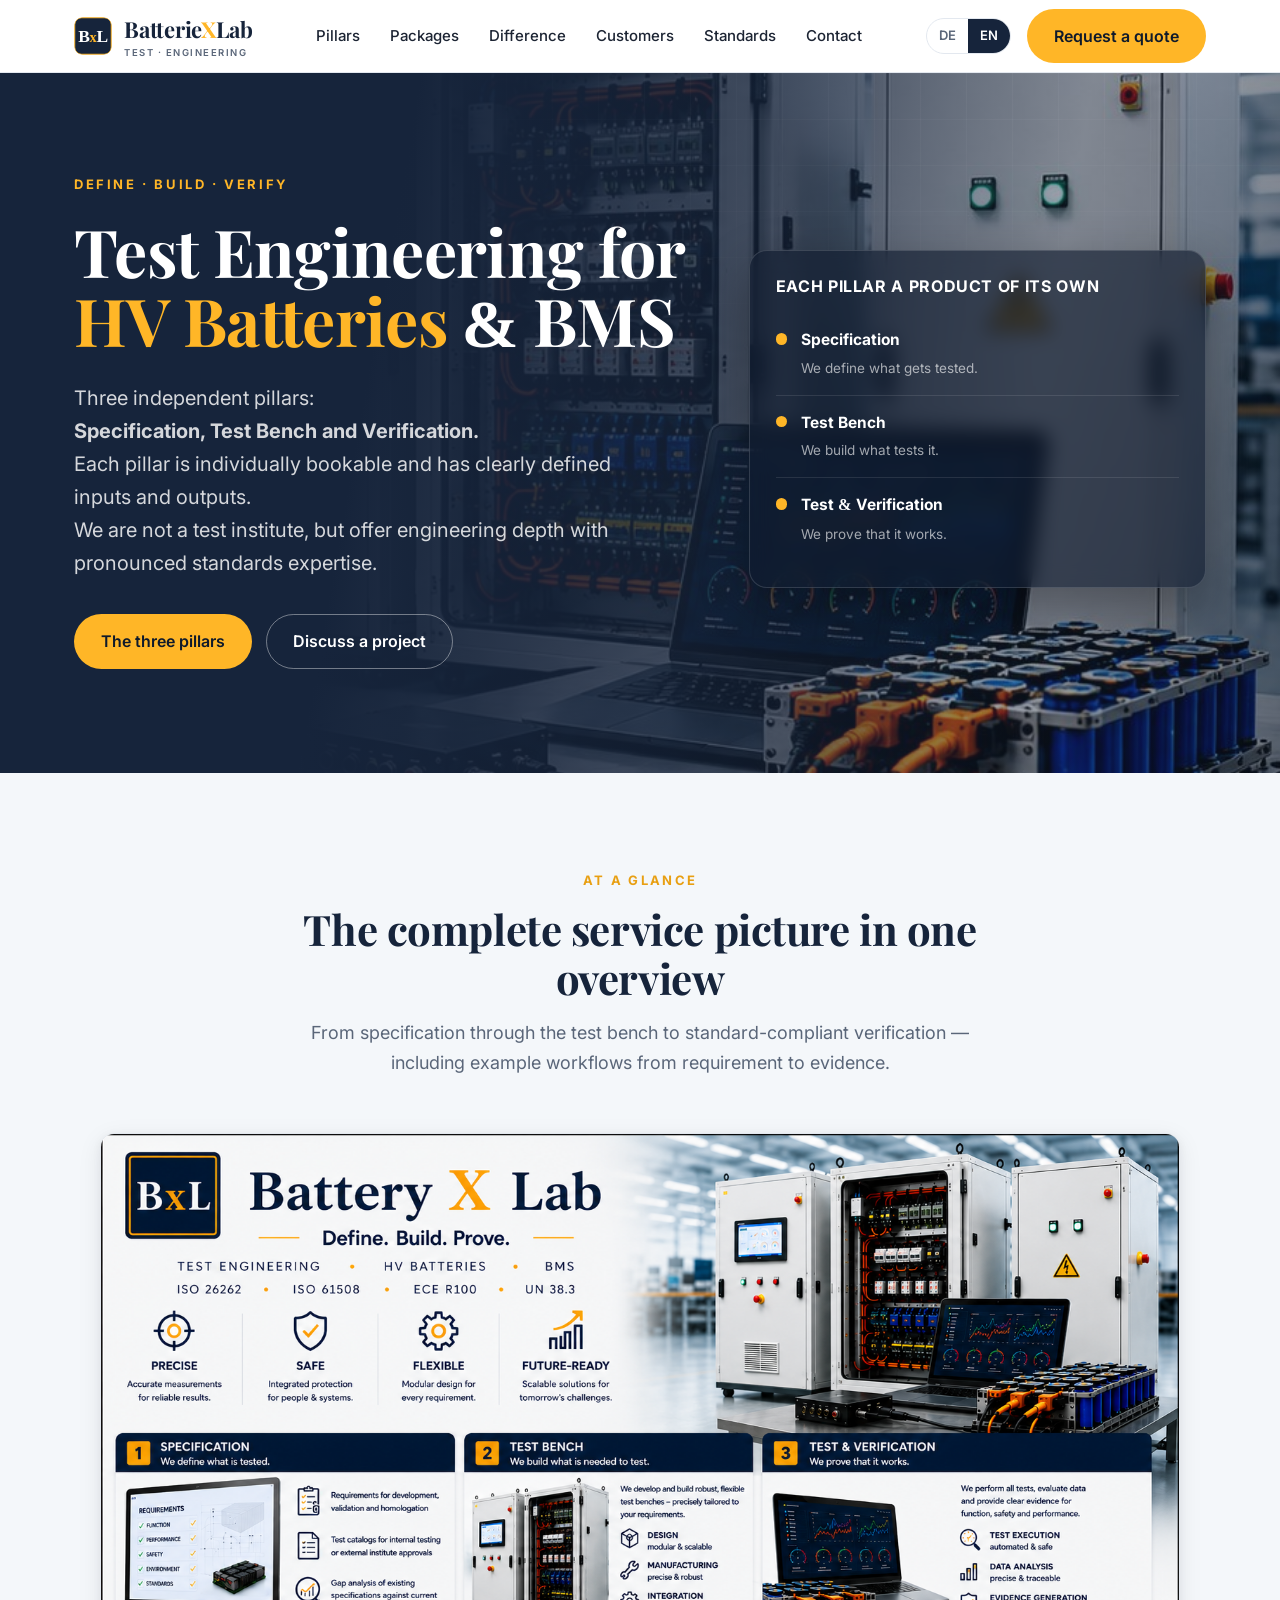
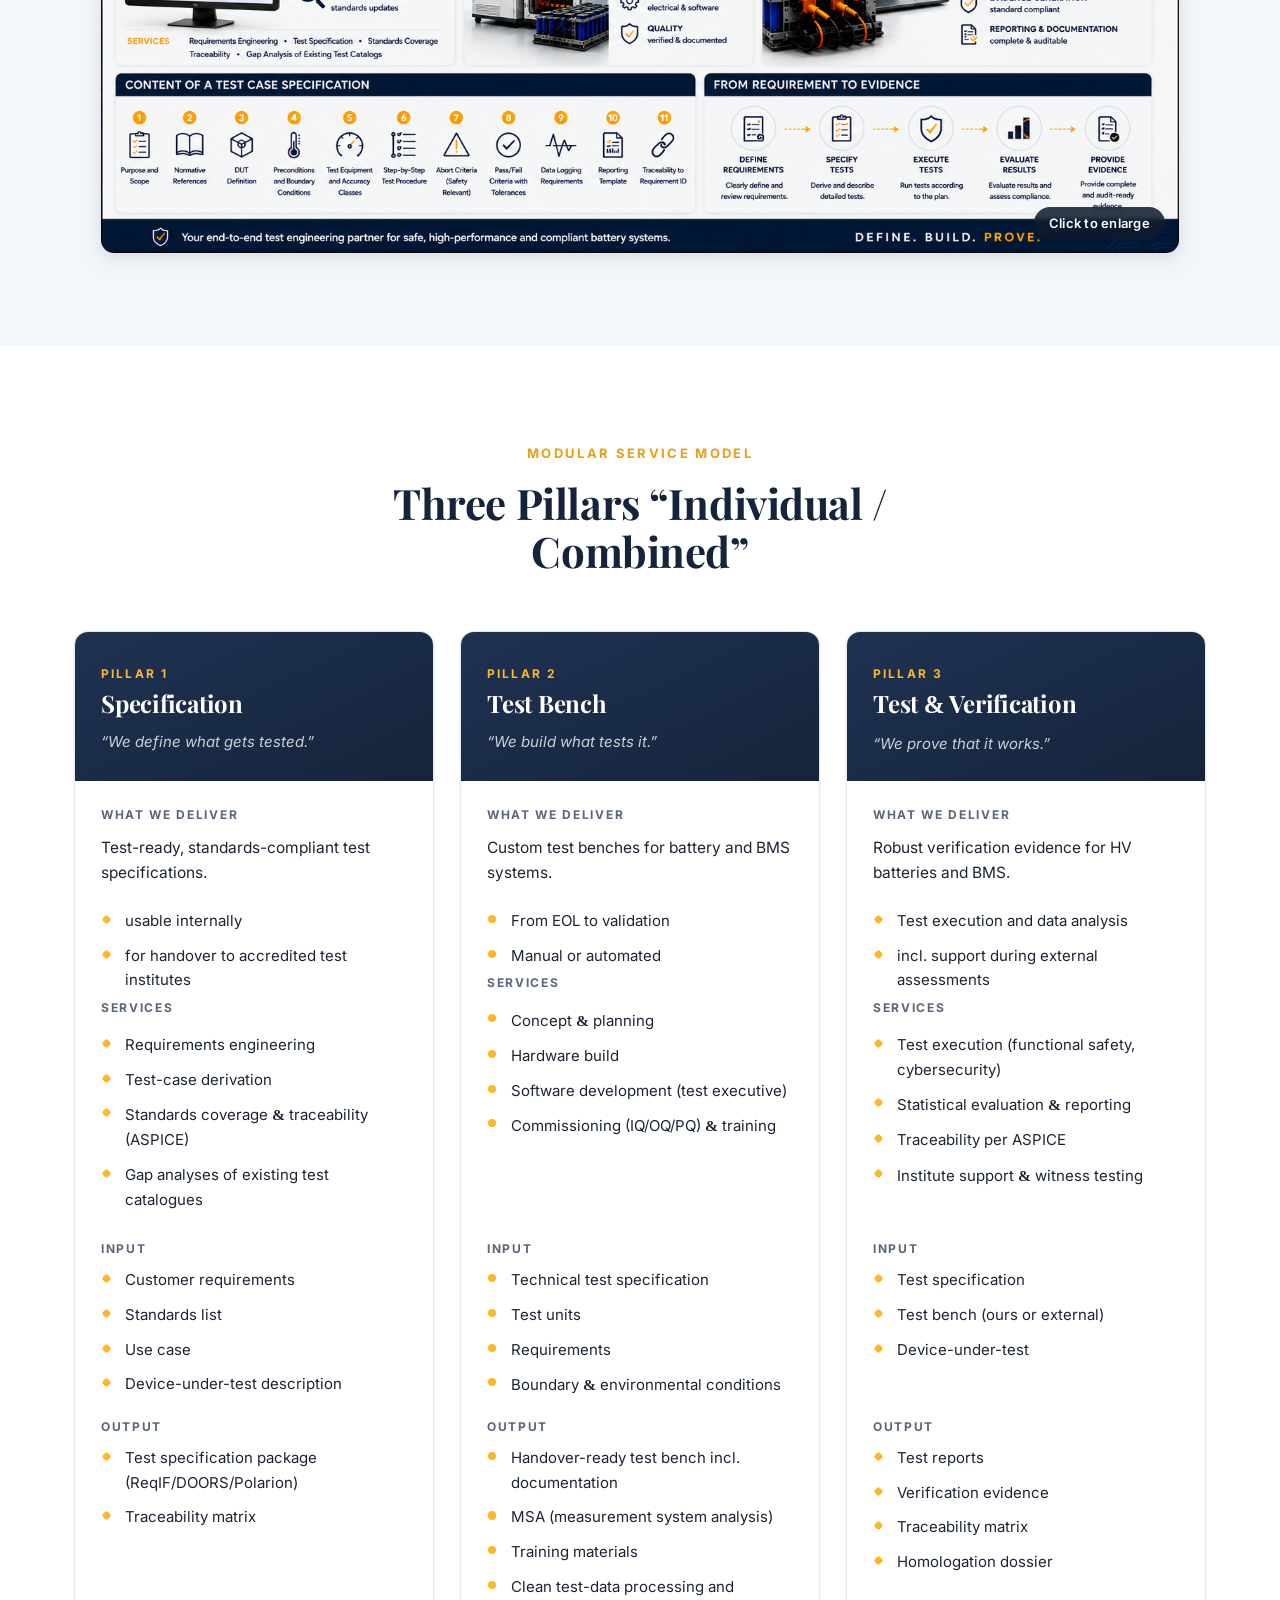
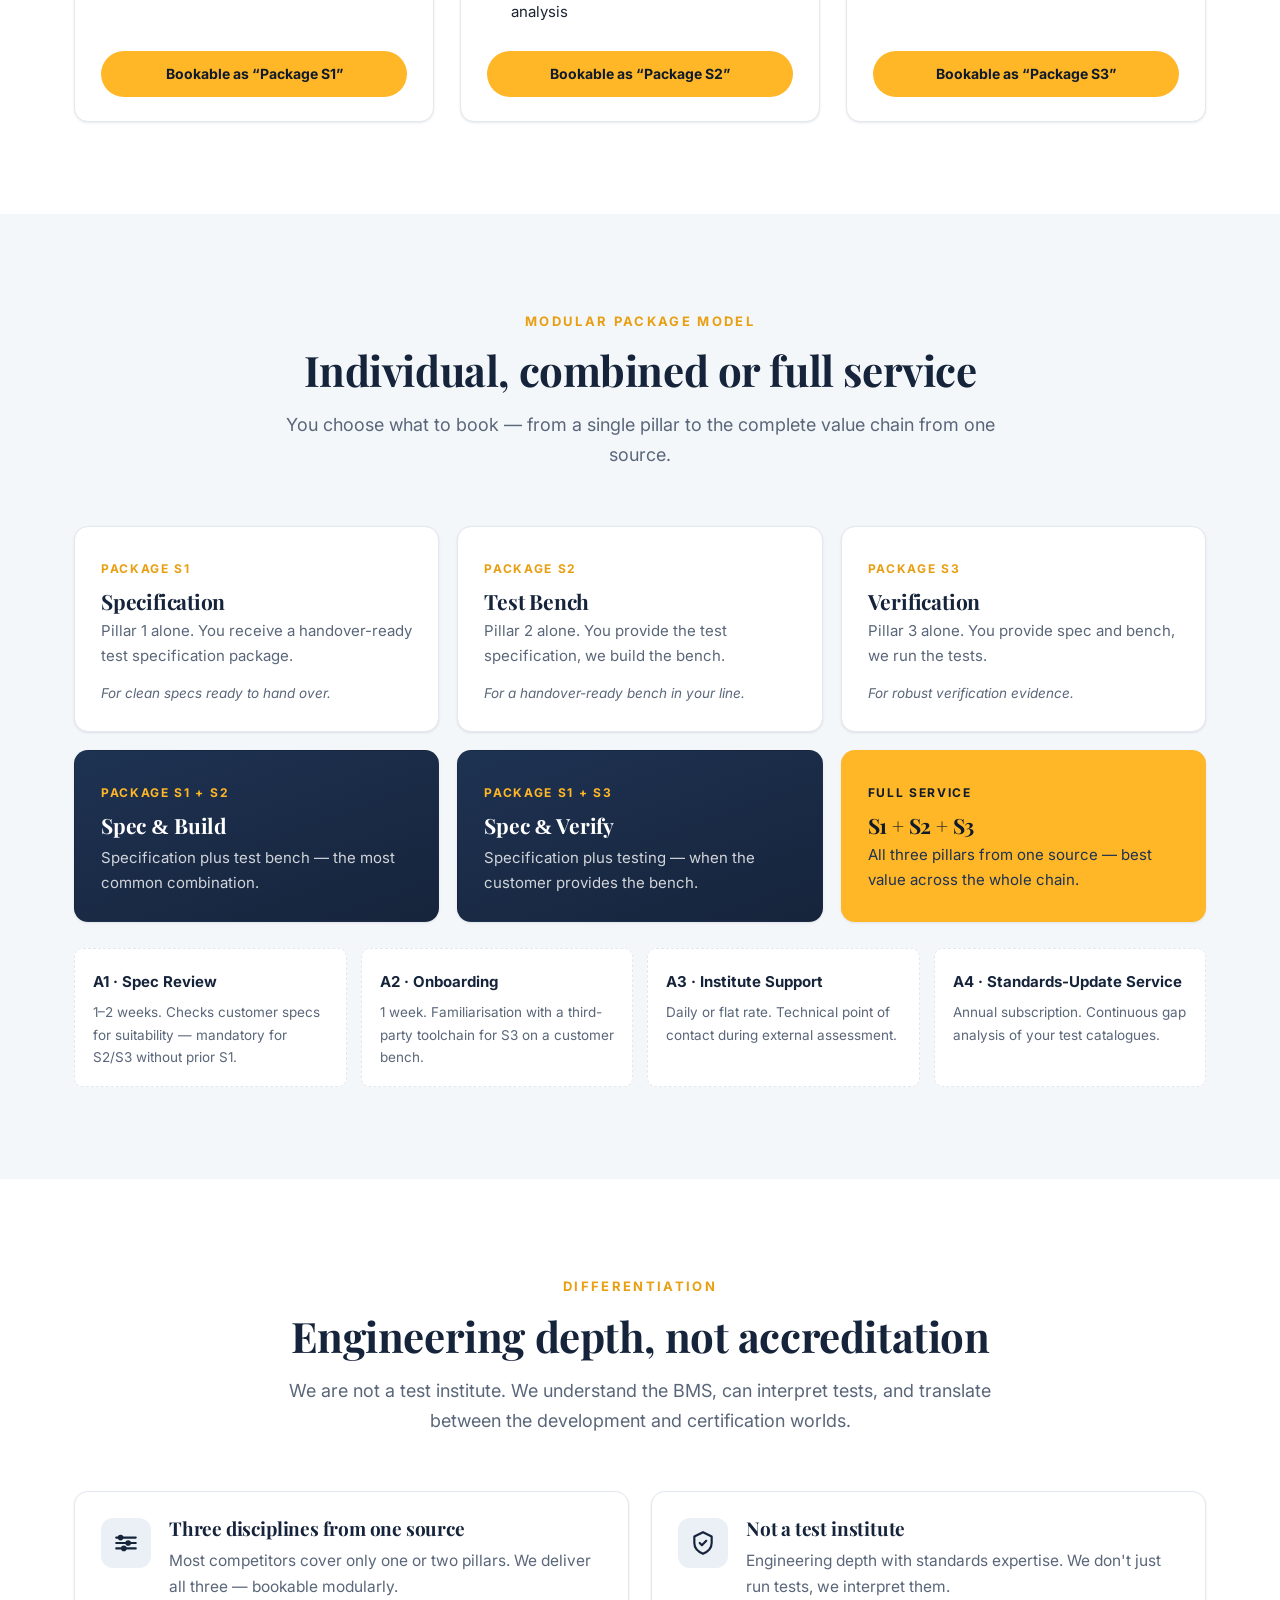
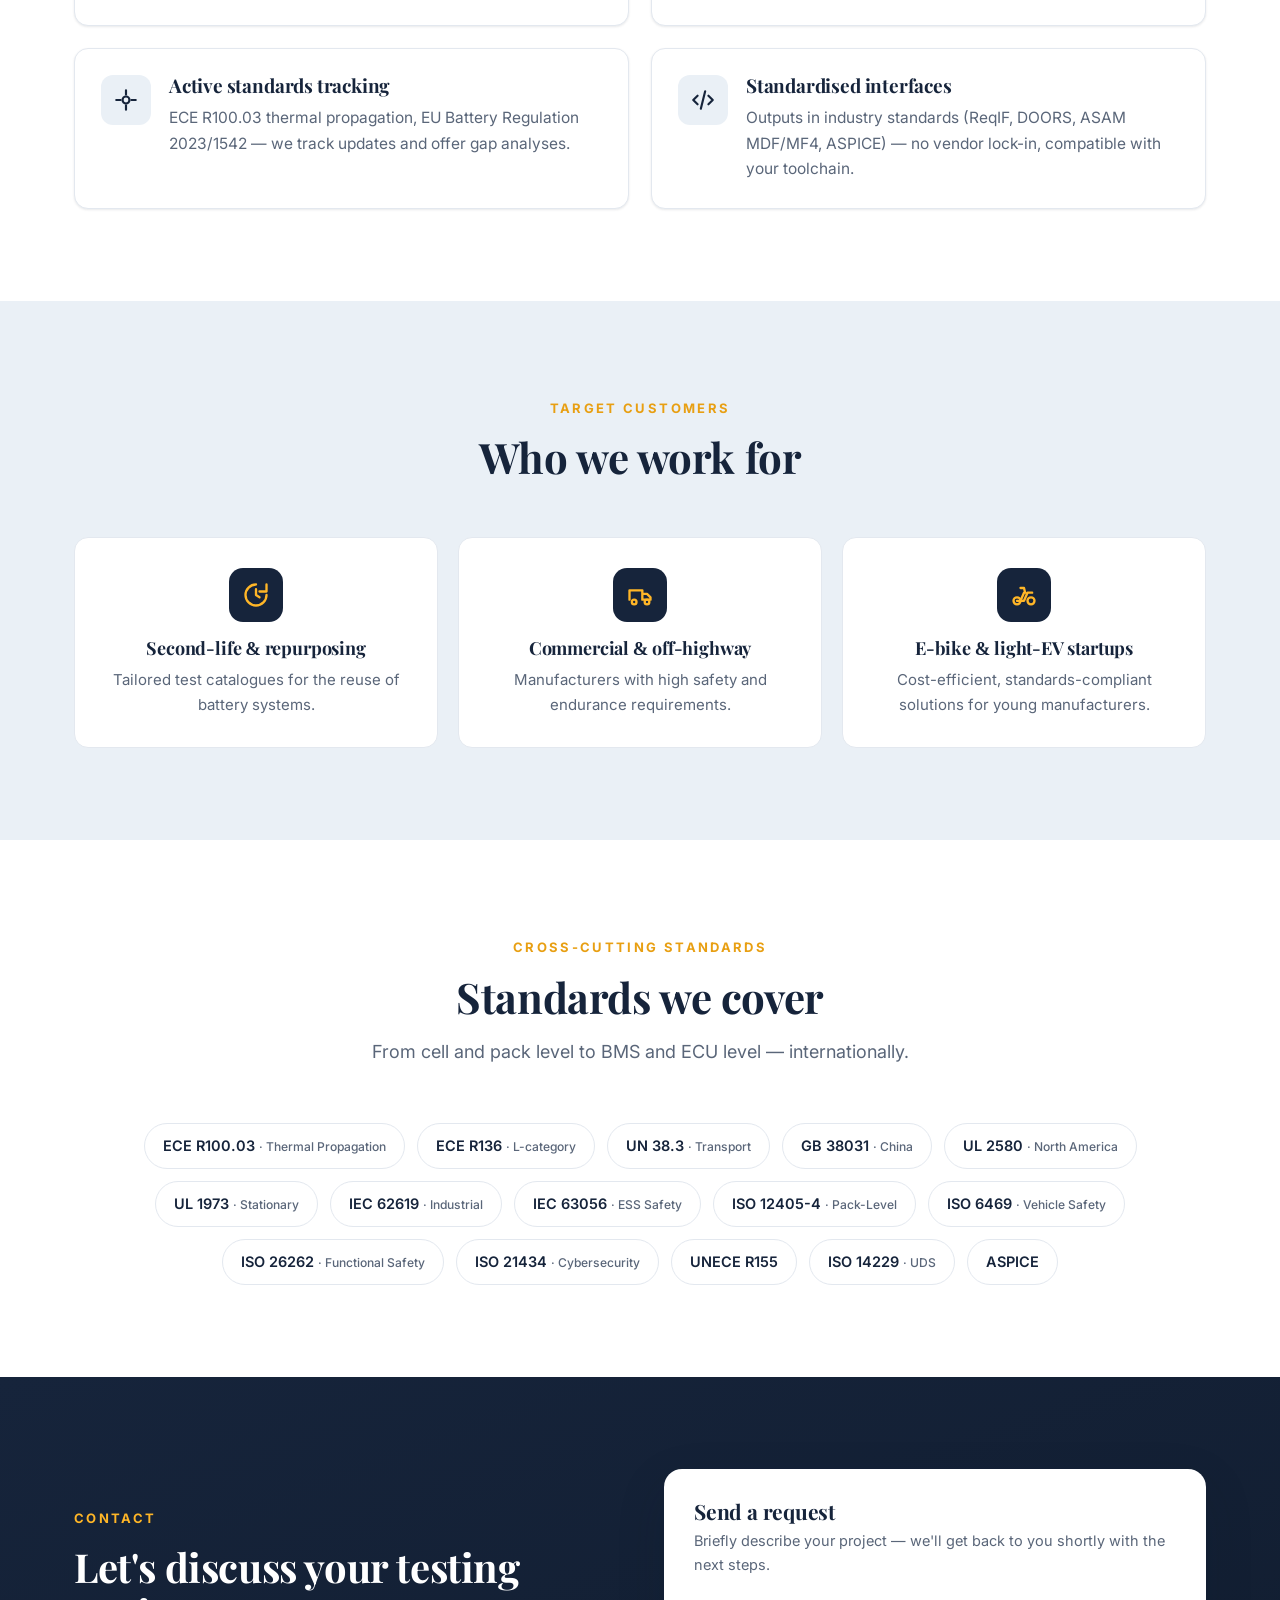
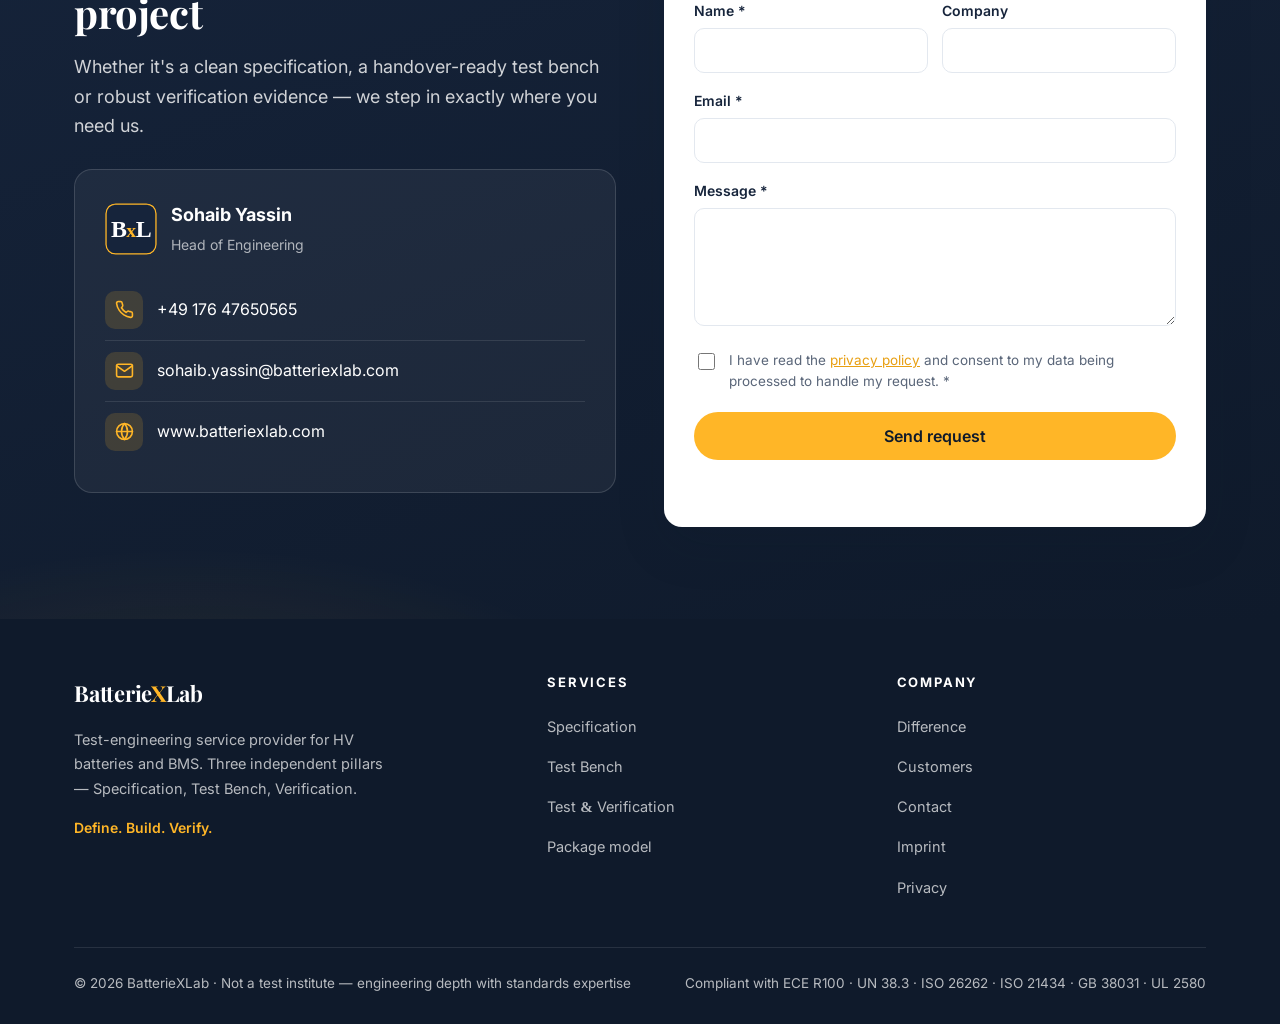
==== commit 90934ba6: "English page 3: mirror detailed pillar format from German Convert all three English pillar cards to " ====
--- a/en.html
+++ b/en.html
@@ -22,7 +22,7 @@
   <link rel="preconnect" href="https://fonts.googleapis.com" />
   <link rel="preconnect" href="https://fonts.gstatic.com" crossorigin />
   <link href="https://fonts.googleapis.com/css2?family=Inter:wght@400;500;600;700&family=Playfair+Display:wght@600;700&display=swap" rel="stylesheet" />
-  <link rel="stylesheet" href="css/styles.css?v=20260610" />
+  <link rel="stylesheet" href="css/styles.css?v=20260610b" />
 </head>
 <body>
 
@@ -129,7 +129,11 @@
           </div>
           <div class="pillar-body">
             <p class="label">What we deliver</p>
-            <p class="desc">Test-ready, standards-compliant test specifications — usable internally or for handover to an accredited test institute.</p>
+            <p class="desc">Test-ready, standards-compliant test specifications.</p>
+            <ul class="feature-list">
+              <li>usable internally</li>
+              <li>for handover to accredited test institutes</li>
+            </ul>
             <p class="label">Services</p>
             <ul class="feature-list">
               <li>Requirements engineering</li>
@@ -139,8 +143,20 @@
             </ul>
           </div>
           <div class="io-flow">
-            <div class="io in"><b>Input</b><span>Customer requirements, standards list, use case, device-under-test description</span></div>
-            <div class="io out"><b>Output</b><span>Test specification package (ReqIF/DOORS/Polarion) + traceability matrix</span></div>
+            <div class="io in"><b>Input</b>
+              <ul class="feature-list">
+                <li>Customer requirements</li>
+                <li>Standards list</li>
+                <li>Use case</li>
+                <li>Device-under-test description</li>
+              </ul>
+            </div>
+            <div class="io out"><b>Output</b>
+              <ul class="feature-list">
+                <li>Test specification package (ReqIF/DOORS/Polarion)</li>
+                <li>Traceability matrix</li>
+              </ul>
+            </div>
           </div>
           <div class="pillar-foot"><span class="pillar-tag">Bookable as “Package S1”</span></div>
         </article>
@@ -148,24 +164,42 @@
         <!-- Pillar 2 -->
         <article class="pillar reveal">
           <div class="pillar-top">
-            <span class="kicker">Pillar 2 · Hardware / Software</span>
+            <span class="kicker">Pillar 2</span>
             <h3>Test Bench</h3>
             <p class="promise">“We build what tests it.”</p>
           </div>
           <div class="pillar-body">
             <p class="label">What we deliver</p>
-            <p class="desc">Test benches for cells, modules, packs and BMS — EoL, HiL, DV/PV, characterisation. Automated or manual.</p>
+            <p class="desc">Custom test benches for battery and BMS systems.</p>
+            <ul class="feature-list bullets-circle">
+              <li>From EOL to validation</li>
+              <li>Manual or automated</li>
+            </ul>
             <p class="label">Services</p>
-            <ul class="feature-list">
+            <ul class="feature-list bullets-circle">
               <li>Concept <span class="amp">&amp;</span> planning</li>
-              <li>HW build (rack, wiring, safety)</li>
-              <li>SW development (test executive)</li>
+              <li>Hardware build</li>
+              <li>Software development (test executive)</li>
               <li>Commissioning (IQ/OQ/PQ) <span class="amp">&amp;</span> training</li>
             </ul>
           </div>
           <div class="io-flow">
-            <div class="io in"><b>Input</b><span>Test specification (ours or external) + DUT + requirements for volume / cycle time</span></div>
-            <div class="io out"><b>Output</b><span>Handover-ready test bench + IQ/OQ/PQ + MSA + training (data: ASAM MDF/MF4)</span></div>
+            <div class="io in"><b>Input</b>
+              <ul class="feature-list bullets-circle">
+                <li>Technical test specification</li>
+                <li>Test units</li>
+                <li>Requirements</li>
+                <li>Boundary <span class="amp">&amp;</span> environmental conditions</li>
+              </ul>
+            </div>
+            <div class="io out"><b>Output</b>
+              <ul class="feature-list bullets-circle">
+                <li>Handover-ready test bench incl. documentation</li>
+                <li>MSA (measurement system analysis)</li>
+                <li>Training materials</li>
+                <li>Clean test-data processing and analysis</li>
+              </ul>
+            </div>
           </div>
           <div class="pillar-foot"><span class="pillar-tag">Bookable as “Package S2”</span></div>
         </article>
@@ -179,7 +213,11 @@
           </div>
           <div class="pillar-body">
             <p class="label">What we deliver</p>
-            <p class="desc">Test execution, data analysis and robust verification evidence — including support during external assessments.</p>
+            <p class="desc">Robust verification evidence for HV batteries and BMS.</p>
+            <ul class="feature-list">
+              <li>Test execution and data analysis</li>
+              <li>incl. support during external assessments</li>
+            </ul>
             <p class="label">Services</p>
             <ul class="feature-list">
               <li>Test execution (functional safety, cybersecurity)</li>
@@ -189,8 +227,21 @@
             </ul>
           </div>
           <div class="io-flow">
-            <div class="io in"><b>Input</b><span>Test specification + test bench (ours or external) + DUT</span></div>
-            <div class="io out"><b>Output</b><span>Test reports + verification evidence + traceability matrix + homologation dossier</span></div>
+            <div class="io in"><b>Input</b>
+              <ul class="feature-list">
+                <li>Test specification</li>
+                <li>Test bench (ours or external)</li>
+                <li>Device-under-test</li>
+              </ul>
+            </div>
+            <div class="io out"><b>Output</b>
+              <ul class="feature-list">
+                <li>Test reports</li>
+                <li>Verification evidence</li>
+                <li>Traceability matrix</li>
+                <li>Homologation dossier</li>
+              </ul>
+            </div>
           </div>
           <div class="pillar-foot"><span class="pillar-tag">Bookable as “Package S3”</span></div>
         </article>
--- a/css/styles.css
+++ b/css/styles.css
@@ -278,6 +278,10 @@
 .feature-list li::before {
   content: ""; position: absolute; left: 2px; top: 12px;
   width: 7px; height: 7px; border-radius: 2px; background: var(--yellow); transform: rotate(45deg);
+}
+.feature-list.bullets-circle li::before {
+  width: 8.1px; height: 8.1px; left: 1px; top: 11px;
+  border-radius: 50%; transform: none;
 }
 .pillar-meta {
   margin: 18px 0 0; padding: 16px 26px; border-top: 1px solid var(--line);
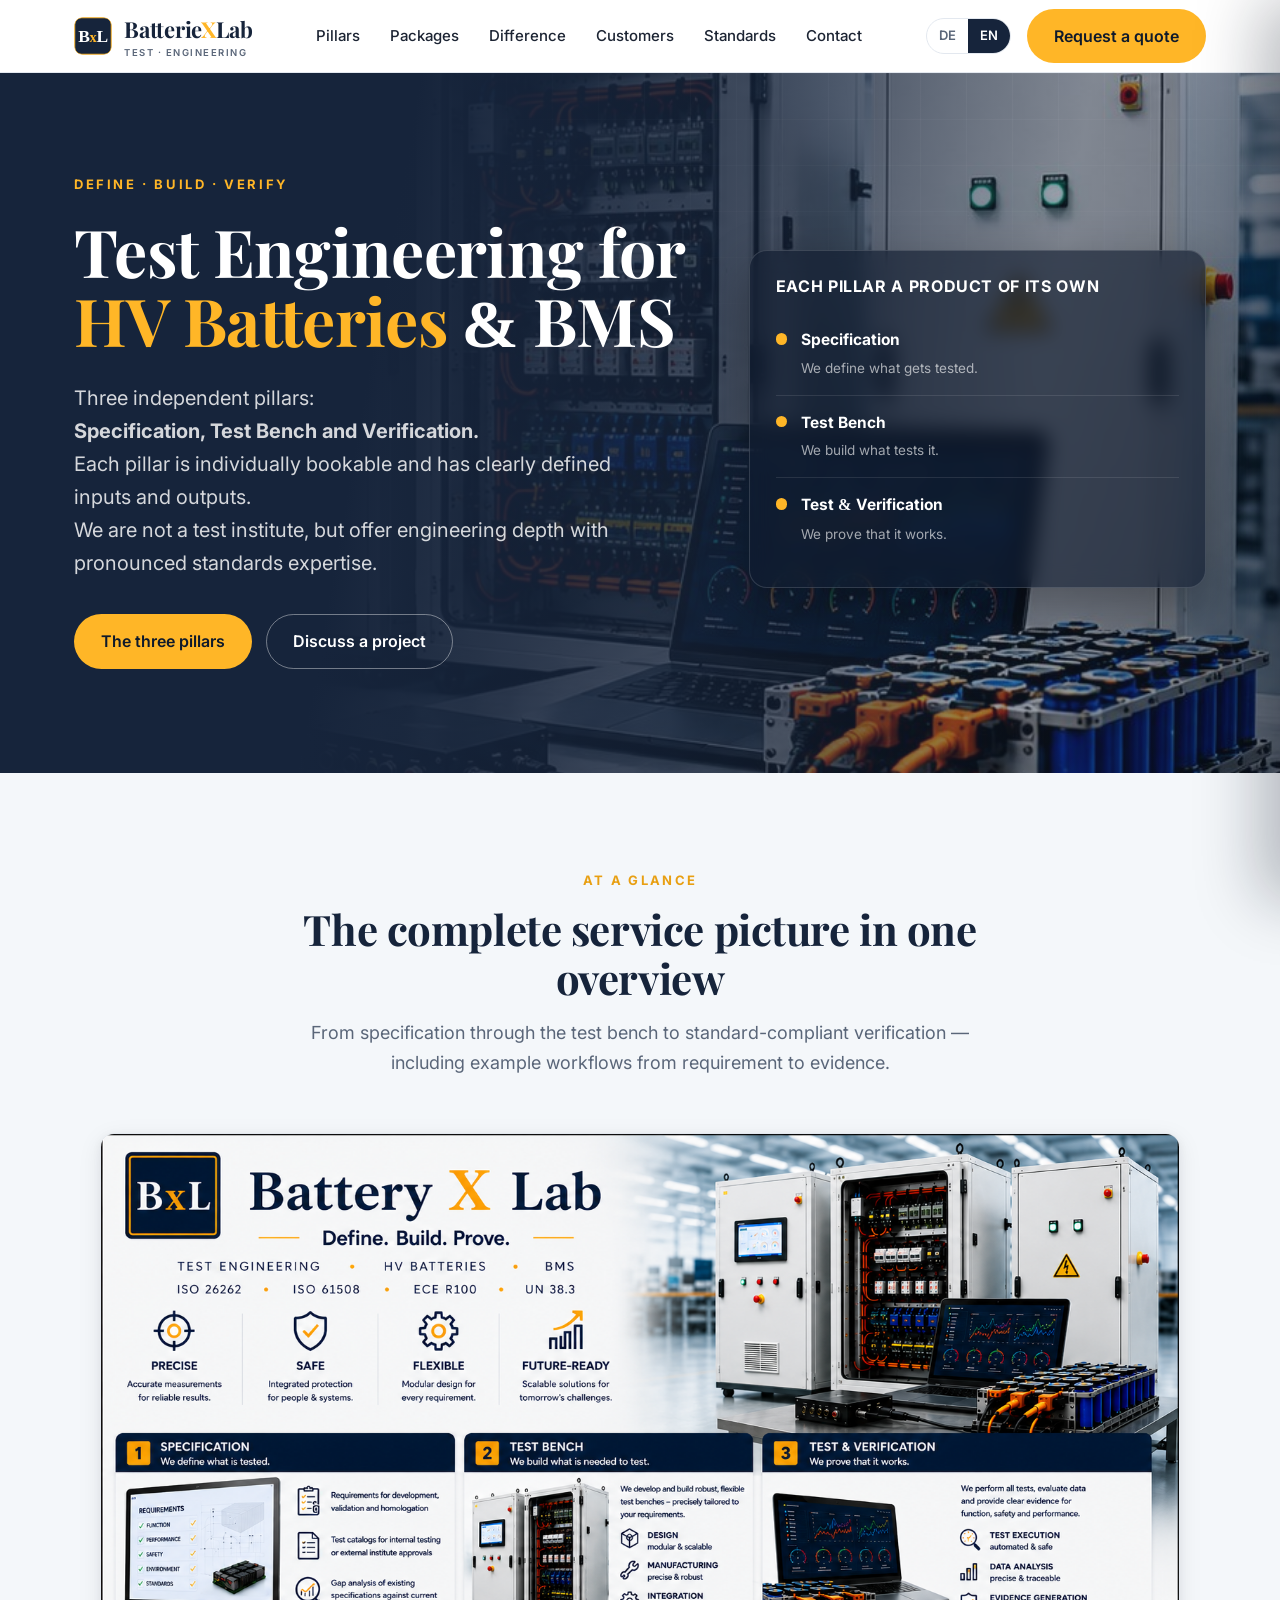
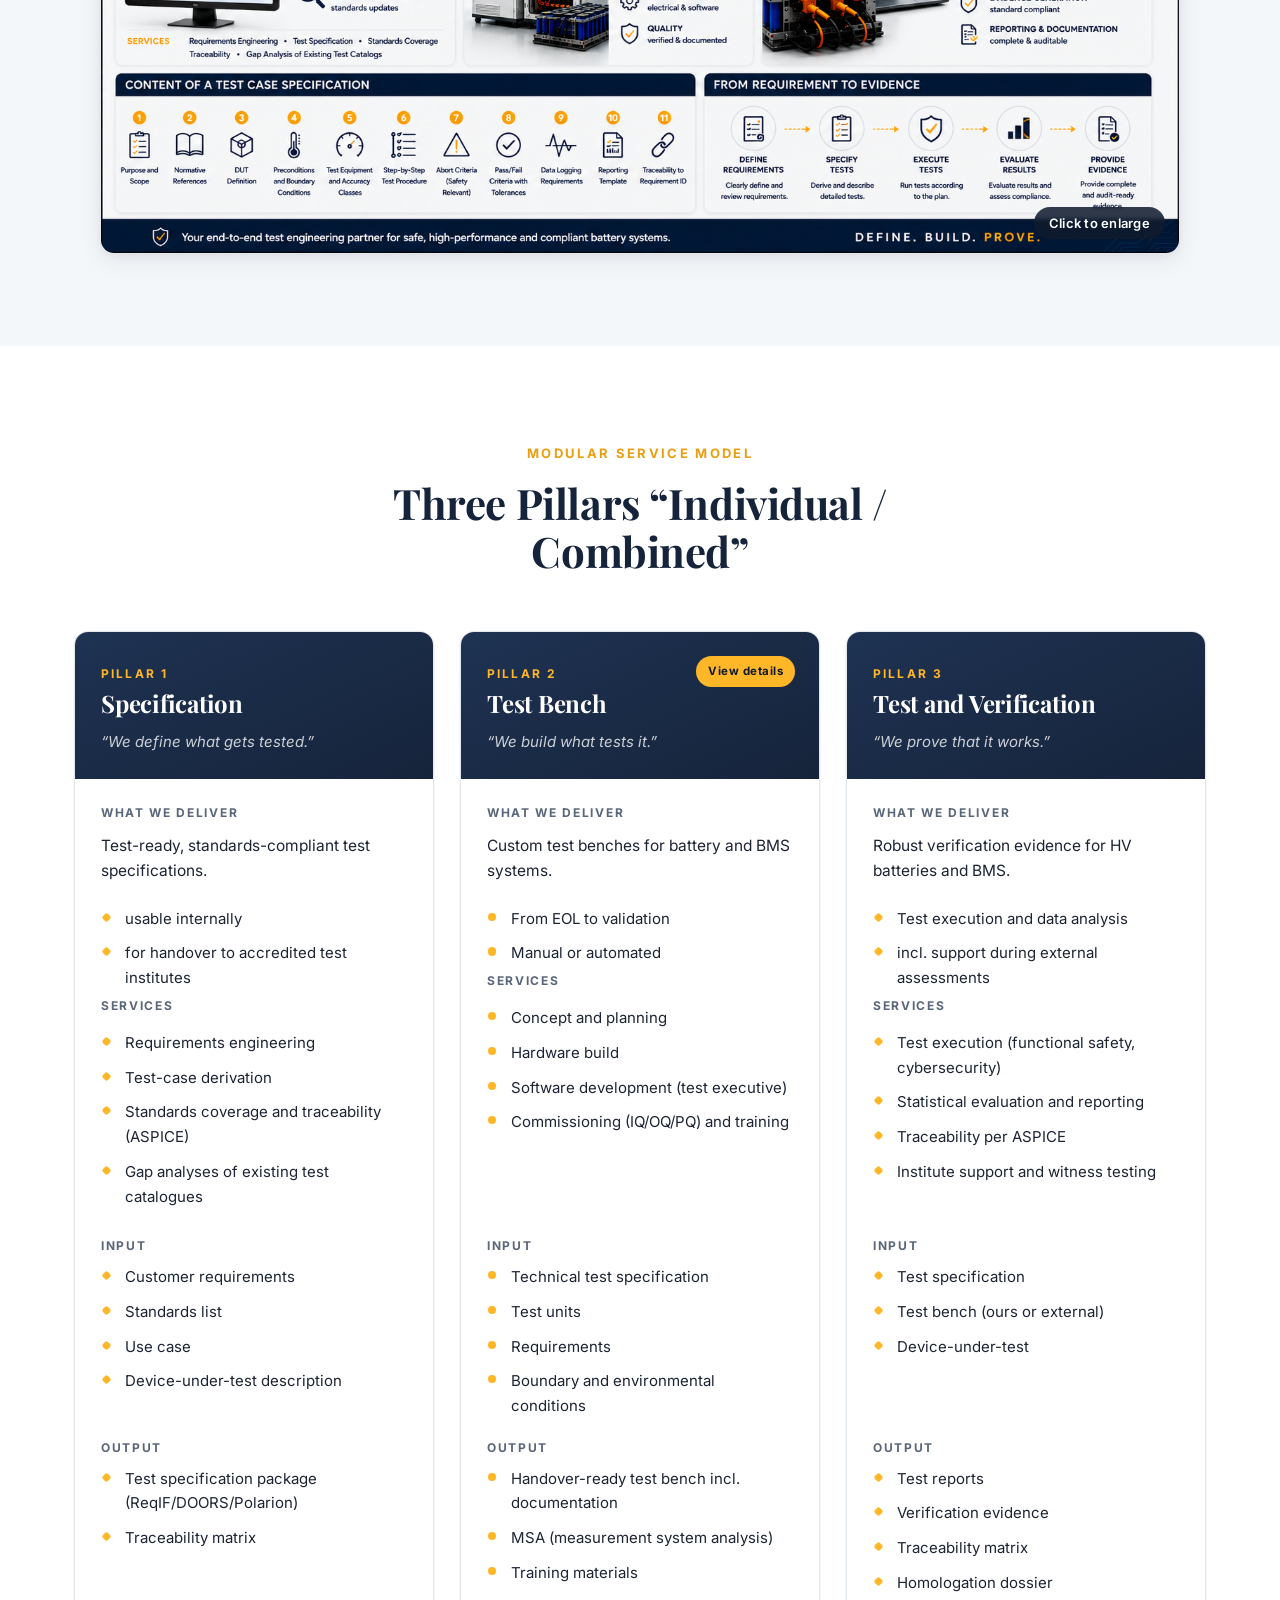
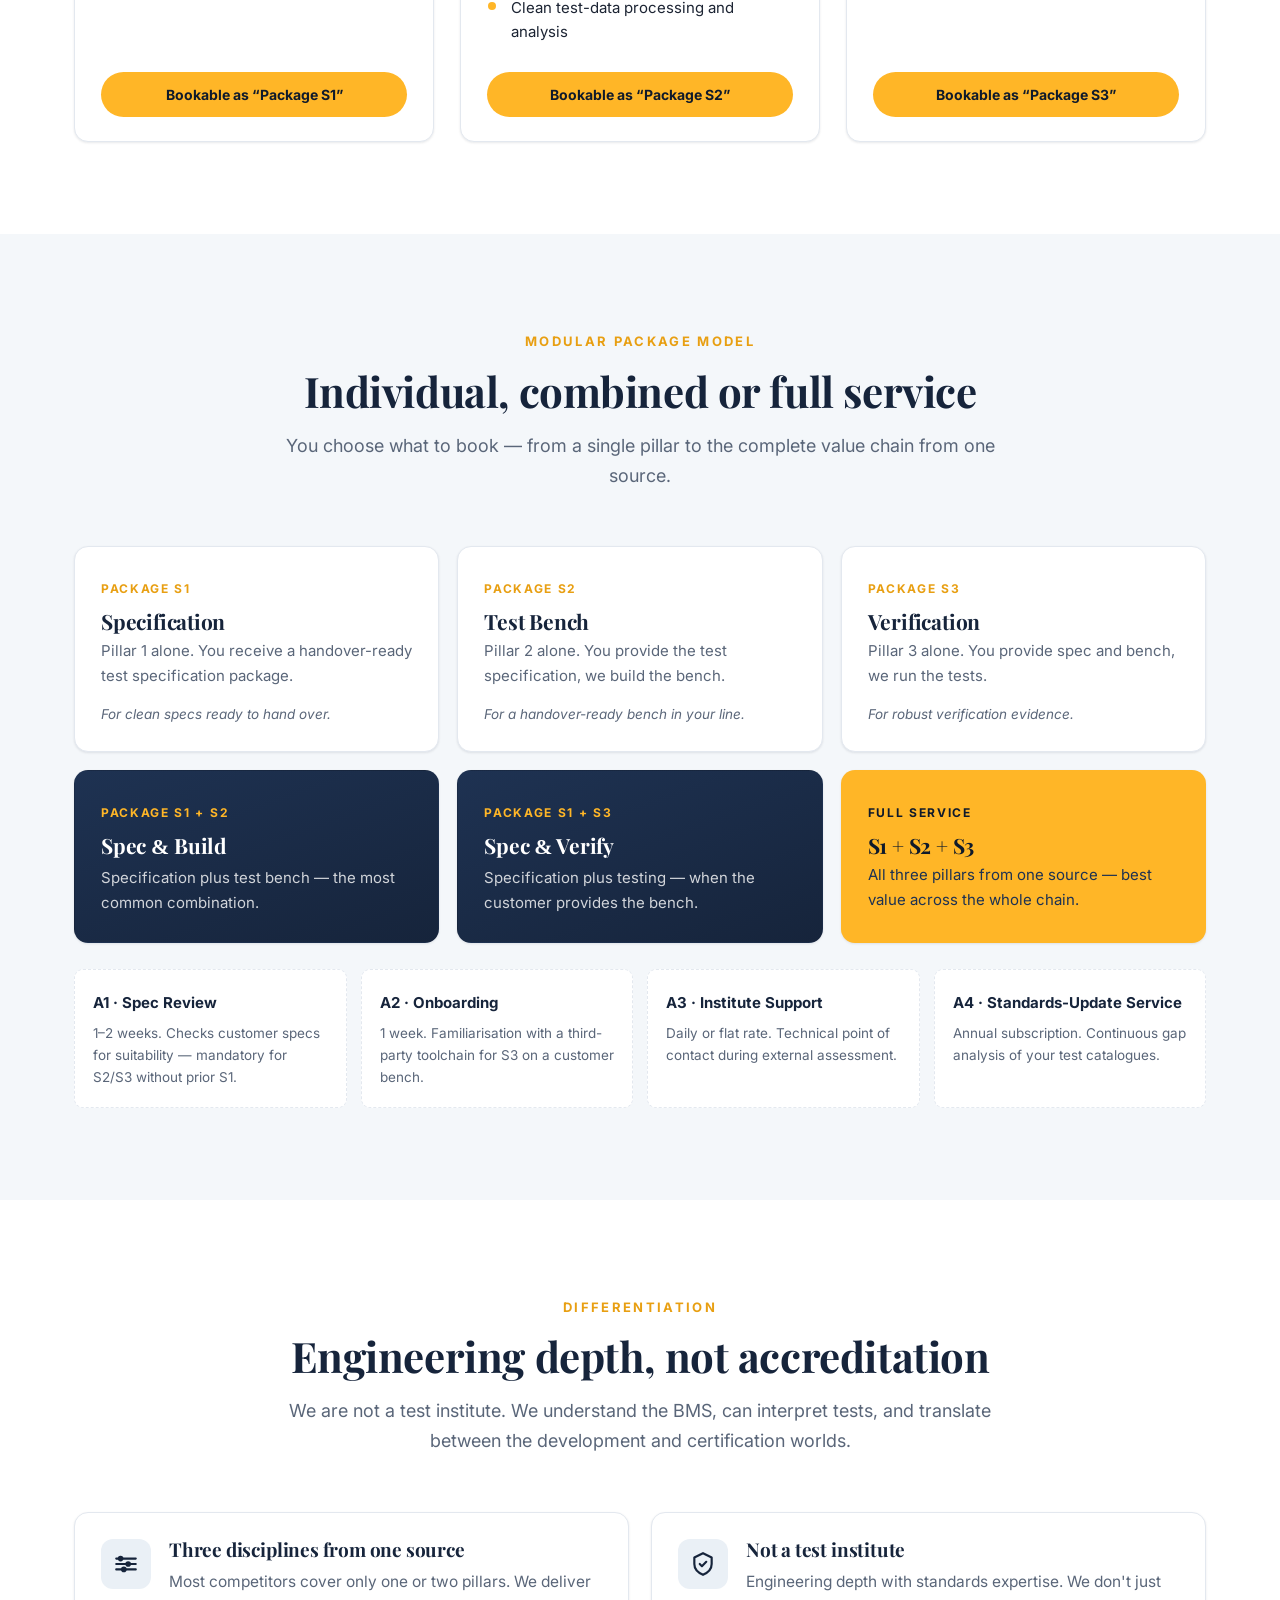
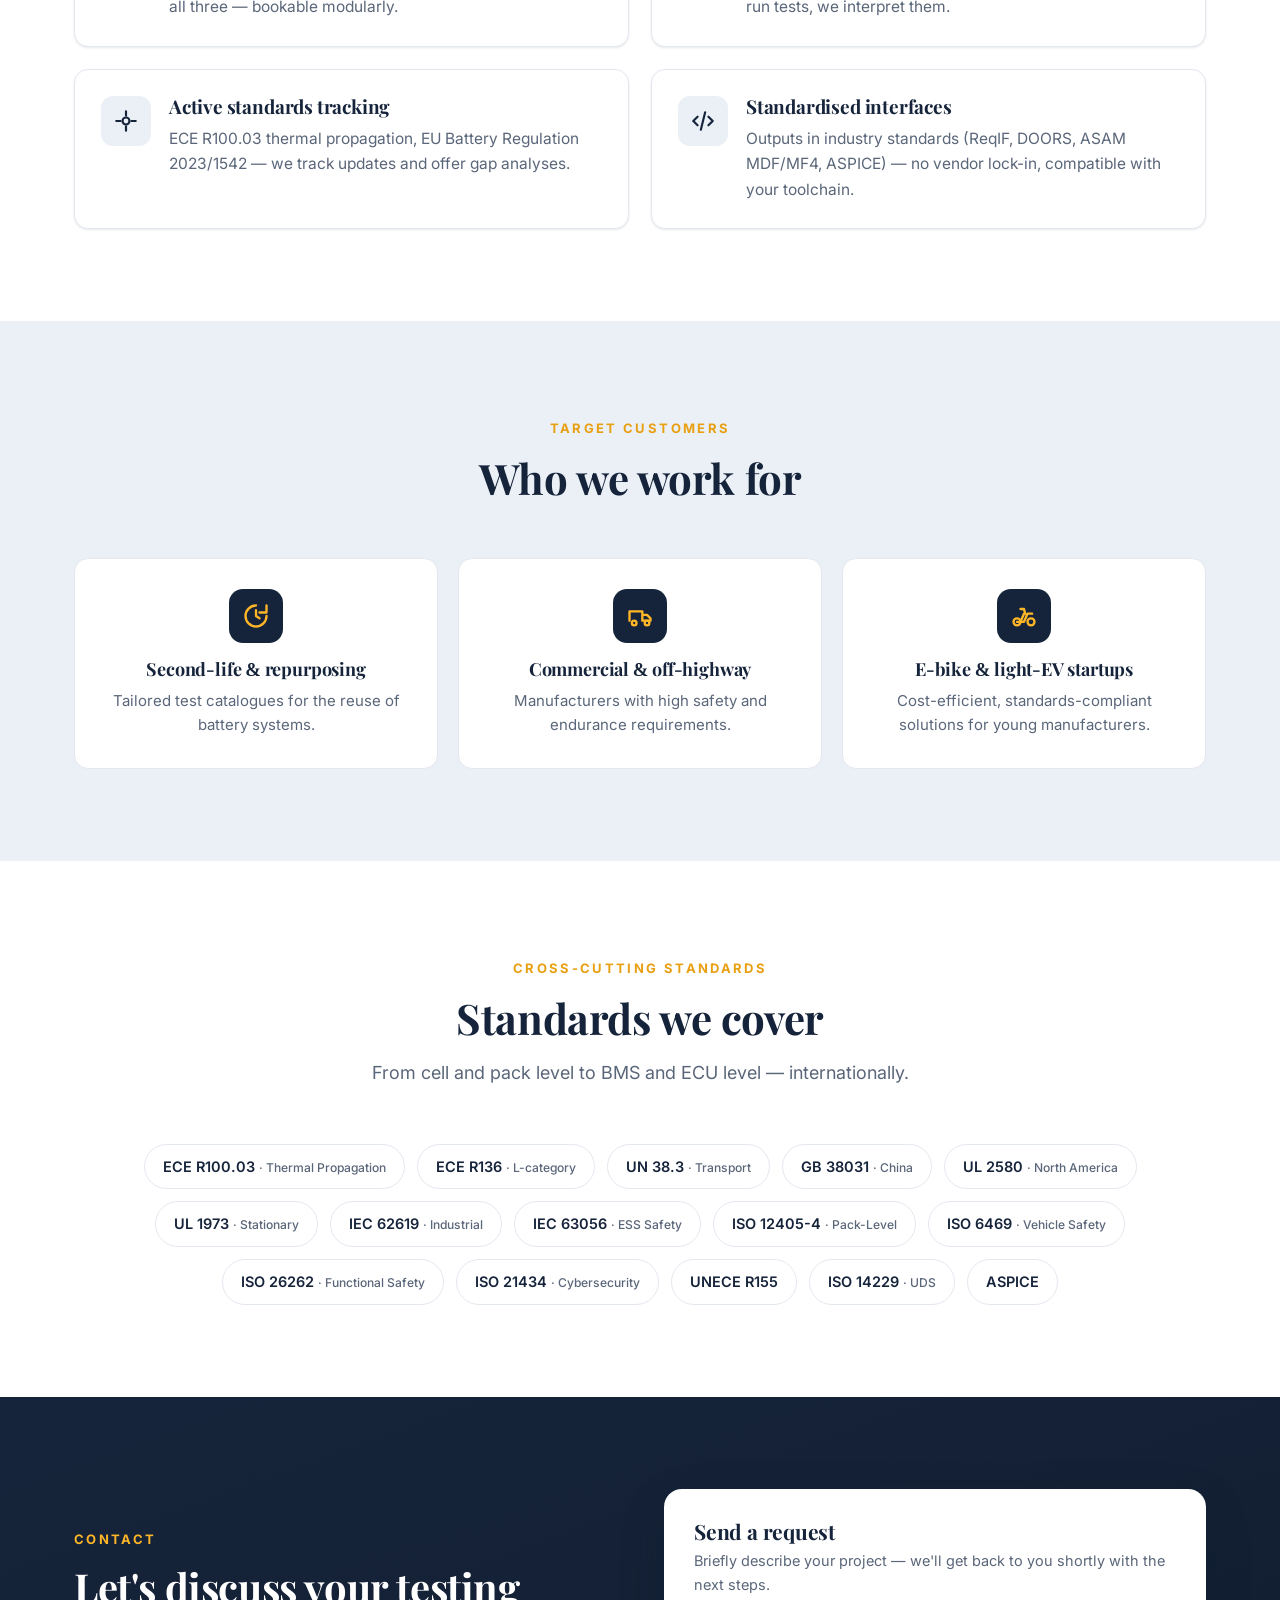
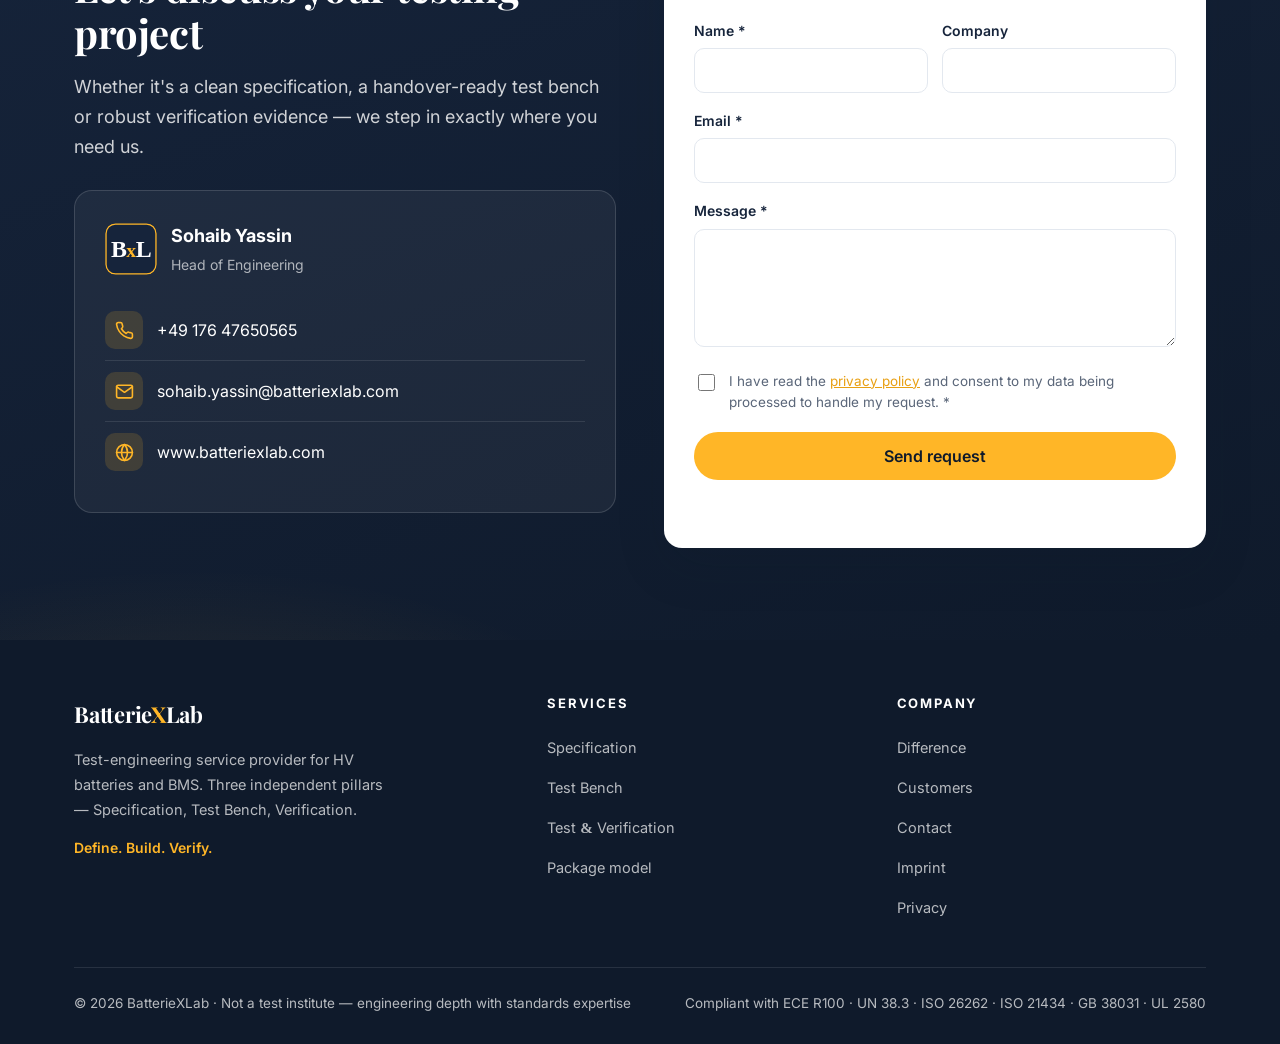
==== commit d25e80cd: "Add Säule 2 / Pillar 2 details drawer + spell out "&" on page 3 - New slide-over drawer (right) open" ====
--- a/en.html
+++ b/en.html
@@ -22,7 +22,7 @@
   <link rel="preconnect" href="https://fonts.googleapis.com" />
   <link rel="preconnect" href="https://fonts.gstatic.com" crossorigin />
   <link href="https://fonts.googleapis.com/css2?family=Inter:wght@400;500;600;700&family=Playfair+Display:wght@600;700&display=swap" rel="stylesheet" />
-  <link rel="stylesheet" href="css/styles.css?v=20260610b" />
+  <link rel="stylesheet" href="css/styles.css?v=20260610c" />
 </head>
 <body>
 
@@ -138,7 +138,7 @@
             <ul class="feature-list">
               <li>Requirements engineering</li>
               <li>Test-case derivation</li>
-              <li>Standards coverage <span class="amp">&amp;</span> traceability (ASPICE)</li>
+              <li>Standards coverage and traceability (ASPICE)</li>
               <li>Gap analyses of existing test catalogues</li>
             </ul>
           </div>
@@ -162,11 +162,12 @@
         </article>
 
         <!-- Pillar 2 -->
-        <article class="pillar reveal">
+        <article class="pillar reveal pillar--clickable" data-drawer-open="drawer-s2" role="button" tabindex="0" aria-haspopup="dialog" aria-label="Pillar 2 – Test Bench: view details">
           <div class="pillar-top">
             <span class="kicker">Pillar 2</span>
             <h3>Test Bench</h3>
             <p class="promise">“We build what tests it.”</p>
+            <span class="pillar-more" aria-hidden="true">View details</span>
           </div>
           <div class="pillar-body">
             <p class="label">What we deliver</p>
@@ -177,10 +178,10 @@
             </ul>
             <p class="label">Services</p>
             <ul class="feature-list bullets-circle">
-              <li>Concept <span class="amp">&amp;</span> planning</li>
+              <li>Concept and planning</li>
               <li>Hardware build</li>
               <li>Software development (test executive)</li>
-              <li>Commissioning (IQ/OQ/PQ) <span class="amp">&amp;</span> training</li>
+              <li>Commissioning (IQ/OQ/PQ) and training</li>
             </ul>
           </div>
           <div class="io-flow">
@@ -189,7 +190,7 @@
                 <li>Technical test specification</li>
                 <li>Test units</li>
                 <li>Requirements</li>
-                <li>Boundary <span class="amp">&amp;</span> environmental conditions</li>
+                <li>Boundary and environmental conditions</li>
               </ul>
             </div>
             <div class="io out"><b>Output</b>
@@ -208,7 +209,7 @@
         <article class="pillar reveal">
           <div class="pillar-top">
             <span class="kicker">Pillar 3</span>
-            <h3>Test <span class="amp">&amp;</span> Verification</h3>
+            <h3>Test and Verification</h3>
             <p class="promise">“We prove that it works.”</p>
           </div>
           <div class="pillar-body">
@@ -221,9 +222,9 @@
             <p class="label">Services</p>
             <ul class="feature-list">
               <li>Test execution (functional safety, cybersecurity)</li>
-              <li>Statistical evaluation <span class="amp">&amp;</span> reporting</li>
+              <li>Statistical evaluation and reporting</li>
               <li>Traceability per ASPICE</li>
-              <li>Institute support <span class="amp">&amp;</span> witness testing</li>
+              <li>Institute support and witness testing</li>
             </ul>
           </div>
           <div class="io-flow">
@@ -510,6 +511,101 @@
     <img src="" alt="" />
   </div>
 
-  <script src="js/main.js?v=20260610"></script>
+  <!-- ===== Pillar 2 details drawer ===== -->
+  <div class="drawer-overlay" id="drawer-overlay" hidden></div>
+  <aside class="drawer" id="drawer-s2" role="dialog" aria-modal="true" aria-labelledby="drawer-s2-title" aria-hidden="true">
+    <div class="drawer-head">
+      <span class="kicker">Pillar 2 · Test Bench</span>
+      <button type="button" class="drawer-close" aria-label="Close">&times;</button>
+    </div>
+    <div class="drawer-body">
+      <h2 id="drawer-s2-title">Test Bench</h2>
+      <p class="drawer-promise">“We build what tests it.”</p>
+
+      <section class="drawer-section">
+        <h3>What we deliver</h3>
+        <p>We design and deliver custom test benches for cells, modules, battery packs and BMS systems. Our solutions cover all relevant test types — from EOL (End-of-Line) through HIL (Hardware-in-the-Loop) to DV/PV validation and characterisation. Depending on requirements, we build test benches as fully automated industrial systems or flexible manual test setups.</p>
+      </section>
+
+      <section class="drawer-section">
+        <h3>Services</h3>
+
+        <div class="drawer-item">
+          <h4>Concept and planning</h4>
+          <p>We develop test-bench solutions from the ground up, tailored to your technical, process and regulatory requirements. This includes requirement specifications, architecture design, interface concepts and the definition of the entire test strategy. The goal is a scalable, robust and future-proof system architecture.</p>
+        </div>
+
+        <div class="drawer-item">
+          <h4>Hardware build</h4>
+          <p>We handle the complete mechanical and electrical build of the test-bench infrastructure. This includes:</p>
+          <ul class="feature-list bullets-circle">
+            <li>Construction of test-station structures</li>
+            <li>High-quality, standards-compliant wiring (signal, power, data)</li>
+            <li>Integration of safety concepts (emergency stop, interlocks, protection systems)</li>
+            <li>EMC-compliant design and industrial robustness</li>
+          </ul>
+          <p>The result is operationally safe systems for continuous operation.</p>
+        </div>
+
+        <div class="drawer-item">
+          <h4>Software development (test executive)</h4>
+          <p>We develop powerful test software to control, automate and evaluate your test processes. The software handles:</p>
+          <ul class="feature-list bullets-circle">
+            <li>Fully automated test sequences (sequencing, control, logging)</li>
+            <li>Control of measurement devices, loads and BMS components</li>
+            <li>Real-time data acquisition and monitoring</li>
+            <li>Interfaces to databases and MES/cloud systems</li>
+            <li>Reproducible test cycles for series and validation testing</li>
+          </ul>
+          <p>The focus is on stability, scalability and ease of use.</p>
+        </div>
+
+        <div class="drawer-item">
+          <h4>Commissioning (IQ/OQ/PQ) and training</h4>
+          <p>We support the complete commissioning of your system through to productive use. We carry out:</p>
+          <ul class="feature-list bullets-circle">
+            <li><b>IQ</b> (Installation Qualification): verification of correct installation of all components</li>
+            <li><b>OQ</b> (Operational Qualification): functional tests under defined operating conditions</li>
+            <li><b>PQ</b> (Performance Qualification): validation of performance in real-world use</li>
+          </ul>
+          <p>In addition, we provide comprehensive training for your team in operation, maintenance and fault analysis to ensure safe and efficient operation.</p>
+        </div>
+      </section>
+
+      <section class="drawer-section drawer-io">
+        <h3>Input and Output</h3>
+        <div class="drawer-io-grid">
+          <div>
+            <p class="label">Input</p>
+            <p>For project implementation we need:</p>
+            <ul class="feature-list bullets-circle">
+              <li>Technical test specification</li>
+              <li>Test units (cells, modules, packs or BMS)</li>
+              <li>Requirements for quantity, cycle time and degree of automation</li>
+              <li>Boundary conditions such as standards, interfaces and environmental conditions</li>
+            </ul>
+            <p class="drawer-note">The input can come either from the customer or from Package S1, which is combined with Package S2. Our team takes care of all the topics listed above.</p>
+          </div>
+          <div>
+            <p class="label">Output</p>
+            <p>In the end you receive a fully validated system:</p>
+            <ul class="feature-list bullets-circle">
+              <li>Handover-ready test bench incl. documentation</li>
+              <li>Acceptance per IQ/OQ/PQ standards</li>
+              <li>MSA (measurement system analysis) to ensure measurement quality</li>
+              <li>Training materials and training for your team</li>
+              <li>Data structure for clean test-data processing and analysis</li>
+            </ul>
+          </div>
+        </div>
+      </section>
+
+      <div class="drawer-cta">
+        <a href="#contact" class="btn btn--primary" data-drawer-close>Discuss your project</a>
+      </div>
+    </div>
+  </aside>
+
+  <script src="js/main.js?v=20260610c"></script>
 </body>
 </html>
--- a/css/styles.css
+++ b/css/styles.css
@@ -300,6 +300,68 @@
 .io-flow .io b { display: block; font-size: 12px; letter-spacing: .14em; text-transform: uppercase; color: var(--muted); width: auto; margin-bottom: 4px; }
 .io-flow .io span { color: var(--ink); }
 .io-flow .arrow { display: none; }
+
+/* ---------- Detail drawer (slide-over) ---------- */
+.pillar--clickable { cursor: pointer; }
+.pillar--clickable:focus-visible { outline: 3px solid var(--yellow); outline-offset: 3px; }
+.pillar-more {
+  position: absolute; top: 24px; right: 24px; z-index: 2;
+  display: inline-flex; align-items: center; gap: 6px;
+  font-size: 11.5px; font-weight: 700; letter-spacing: .04em;
+  color: var(--navy-900); background: var(--yellow);
+  padding: 6px 12px; border-radius: 999px; white-space: nowrap;
+  transition: transform .18s ease, box-shadow .18s ease;
+}
+.pillar--clickable:hover .pillar-more { transform: translateX(3px); box-shadow: 0 6px 16px rgba(255,182,39,.4); }
+
+.drawer-overlay {
+  position: fixed; inset: 0; background: rgba(11,18,32,.55);
+  opacity: 0; transition: opacity .25s ease; z-index: 80;
+}
+.drawer-overlay.show { opacity: 1; }
+
+.drawer {
+  position: fixed; top: 0; right: 0; height: 100%;
+  width: min(640px, 94vw); background: #fff; z-index: 90;
+  box-shadow: -20px 0 60px rgba(11,18,32,.28);
+  transform: translateX(100%); transition: transform .3s ease;
+  display: flex; flex-direction: column; overflow: hidden;
+}
+.drawer.open { transform: translateX(0); }
+.drawer-head {
+  flex: none; display: flex; align-items: center; justify-content: space-between; gap: 16px;
+  padding: 20px 28px; background: linear-gradient(155deg, var(--navy-700), var(--navy)); color: #fff;
+}
+.drawer-head .kicker { font-size: 12px; font-weight: 700; letter-spacing: .18em; text-transform: uppercase; color: var(--yellow); }
+.drawer-close {
+  flex: none; width: 38px; height: 38px; border-radius: 50%;
+  border: 1px solid rgba(255,255,255,.3); background: transparent; color: #fff;
+  font-size: 22px; line-height: 1; cursor: pointer; transition: background .15s ease;
+}
+.drawer-close:hover { background: rgba(255,255,255,.12); }
+.drawer-body { overflow-y: auto; padding: 28px; }
+.drawer-body > h2 { font-size: 30px; color: var(--navy); }
+.drawer-promise { font-style: italic; color: var(--muted); margin-top: 6px; font-size: 16px; }
+.drawer-section { margin-top: 30px; }
+.drawer-section > h3 {
+  font-size: 13px; font-weight: 700; letter-spacing: .14em; text-transform: uppercase; color: var(--muted);
+  padding-bottom: 10px; border-bottom: 1px solid var(--line); margin-bottom: 16px;
+}
+.drawer-section p { color: var(--ink); font-size: 15.5px; line-height: 1.65; margin-bottom: 10px; }
+.drawer-item { margin-bottom: 22px; }
+.drawer-item h4 { font-size: 17px; color: var(--navy); margin-bottom: 6px; }
+.drawer-item .feature-list { margin: 8px 0; }
+.drawer-io-grid { display: grid; grid-template-columns: 1fr 1fr; gap: 28px; }
+.drawer-io .label { font-size: 12px; font-weight: 700; letter-spacing: .14em; text-transform: uppercase; color: var(--navy); margin-bottom: 8px; }
+.drawer-note { font-size: 13.5px; color: var(--muted); font-style: italic; margin-top: 10px; }
+.drawer-cta { margin-top: 28px; }
+body.drawer-open { overflow: hidden; }
+
+@media (max-width: 640px) {
+  .drawer-io-grid { grid-template-columns: 1fr; gap: 18px; }
+  .drawer-body { padding: 22px 20px; }
+  .pillar-more { position: static; display: inline-flex; margin-top: 14px; }
+}
 
 /* ---------- Packages ---------- */
 .pkg-grid { display: grid; grid-template-columns: repeat(3, 1fr); gap: 18px; }
